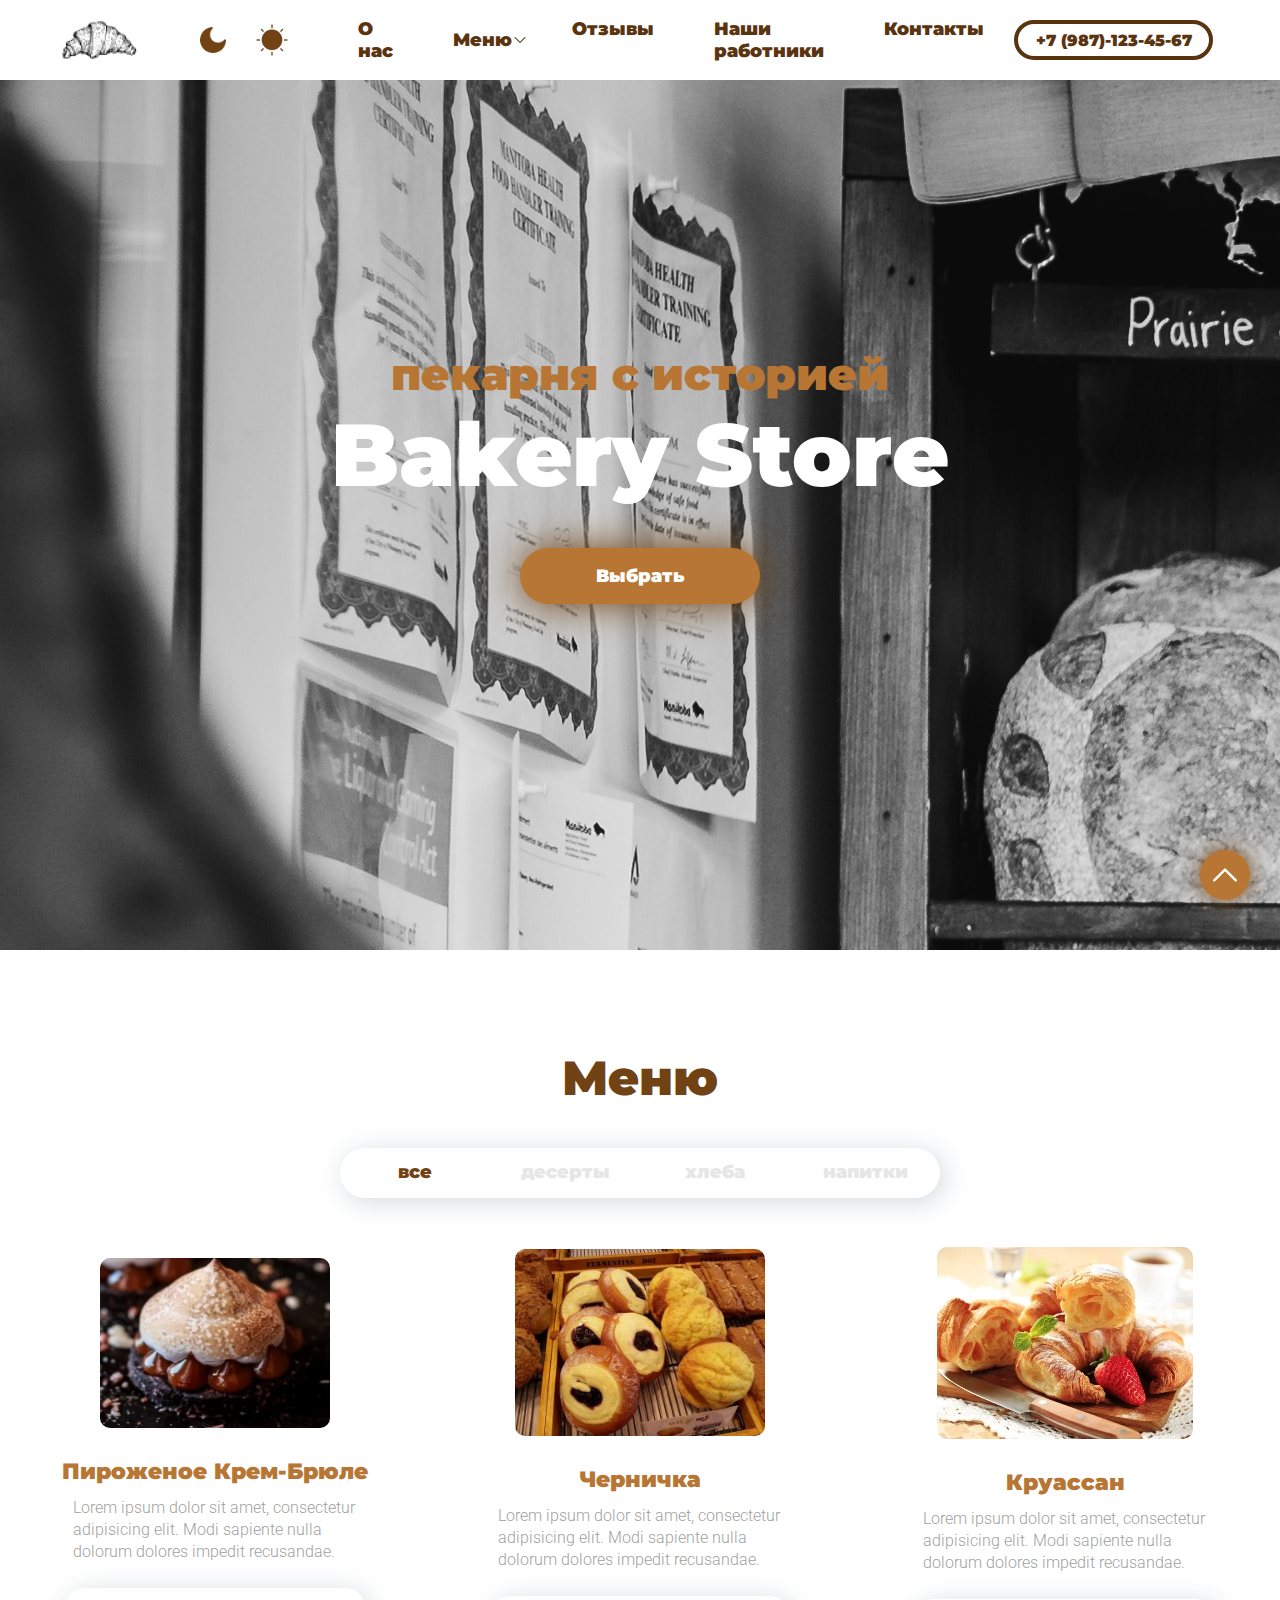
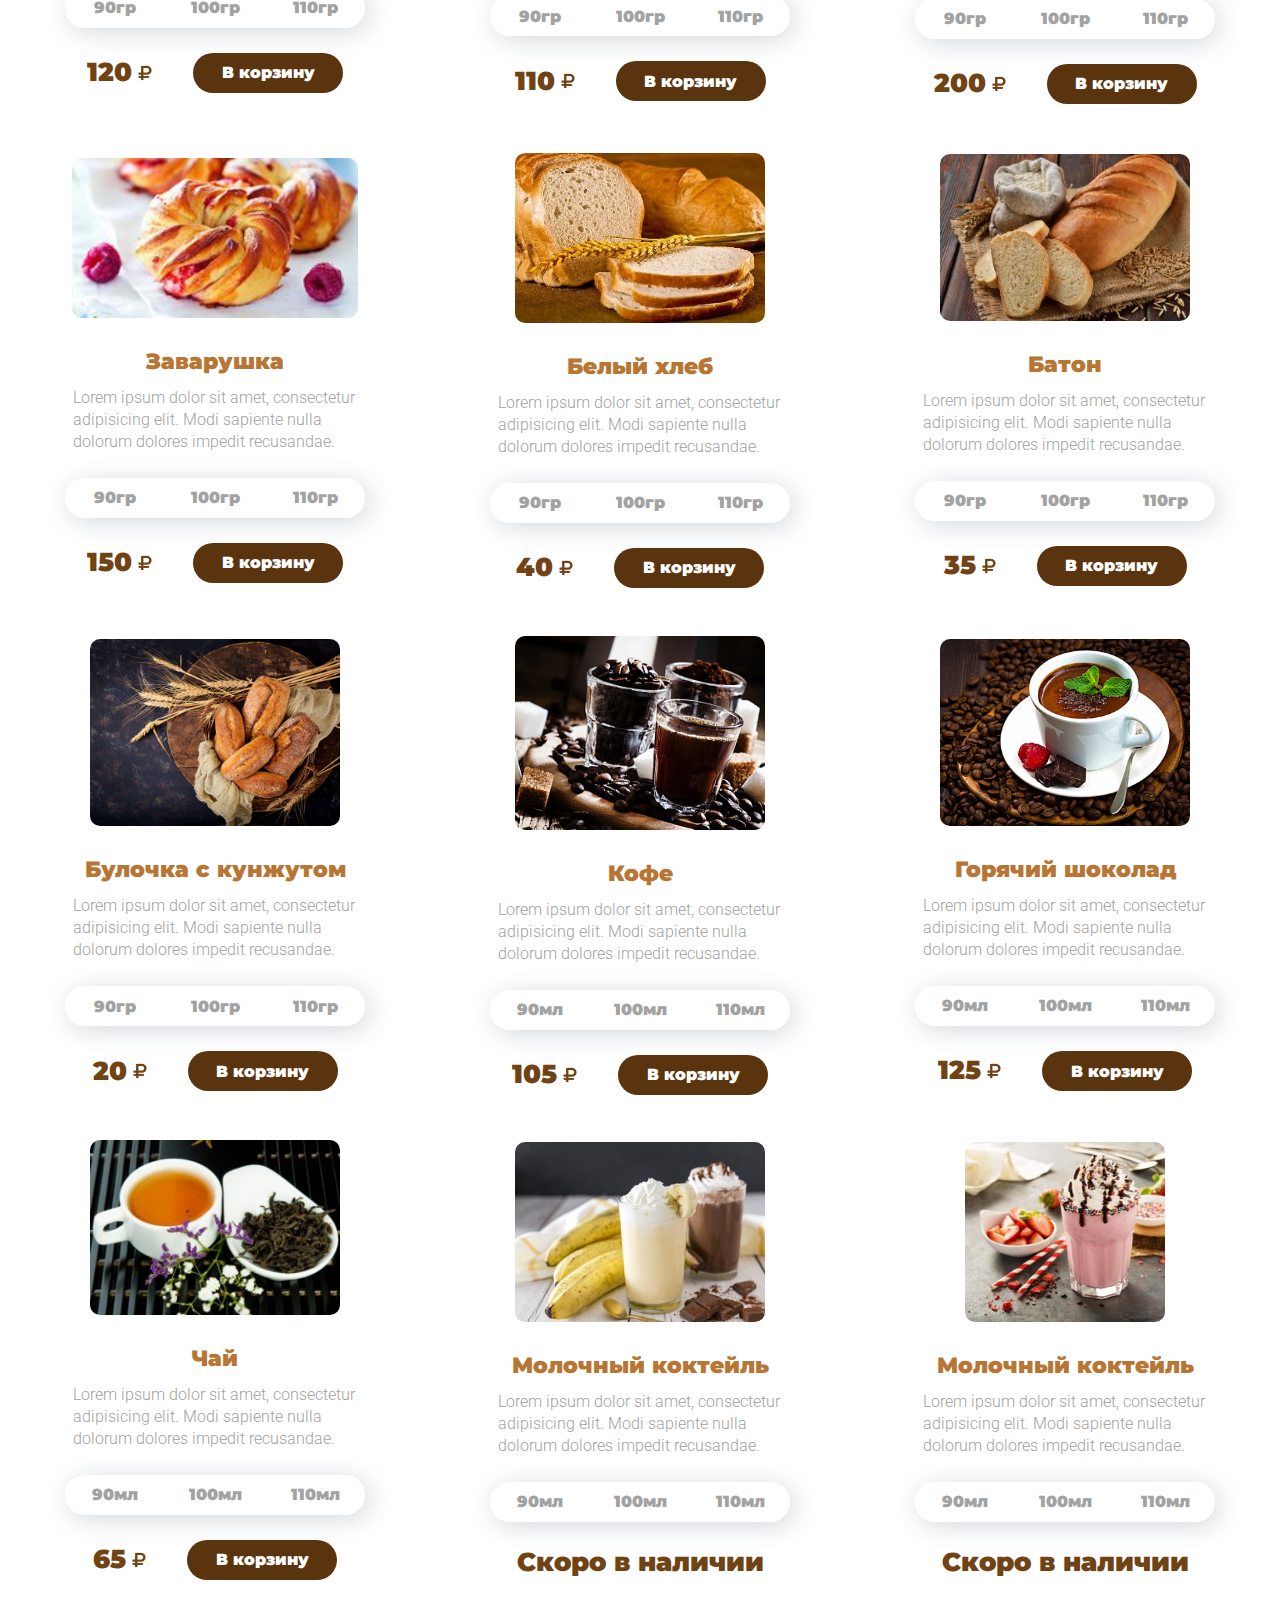
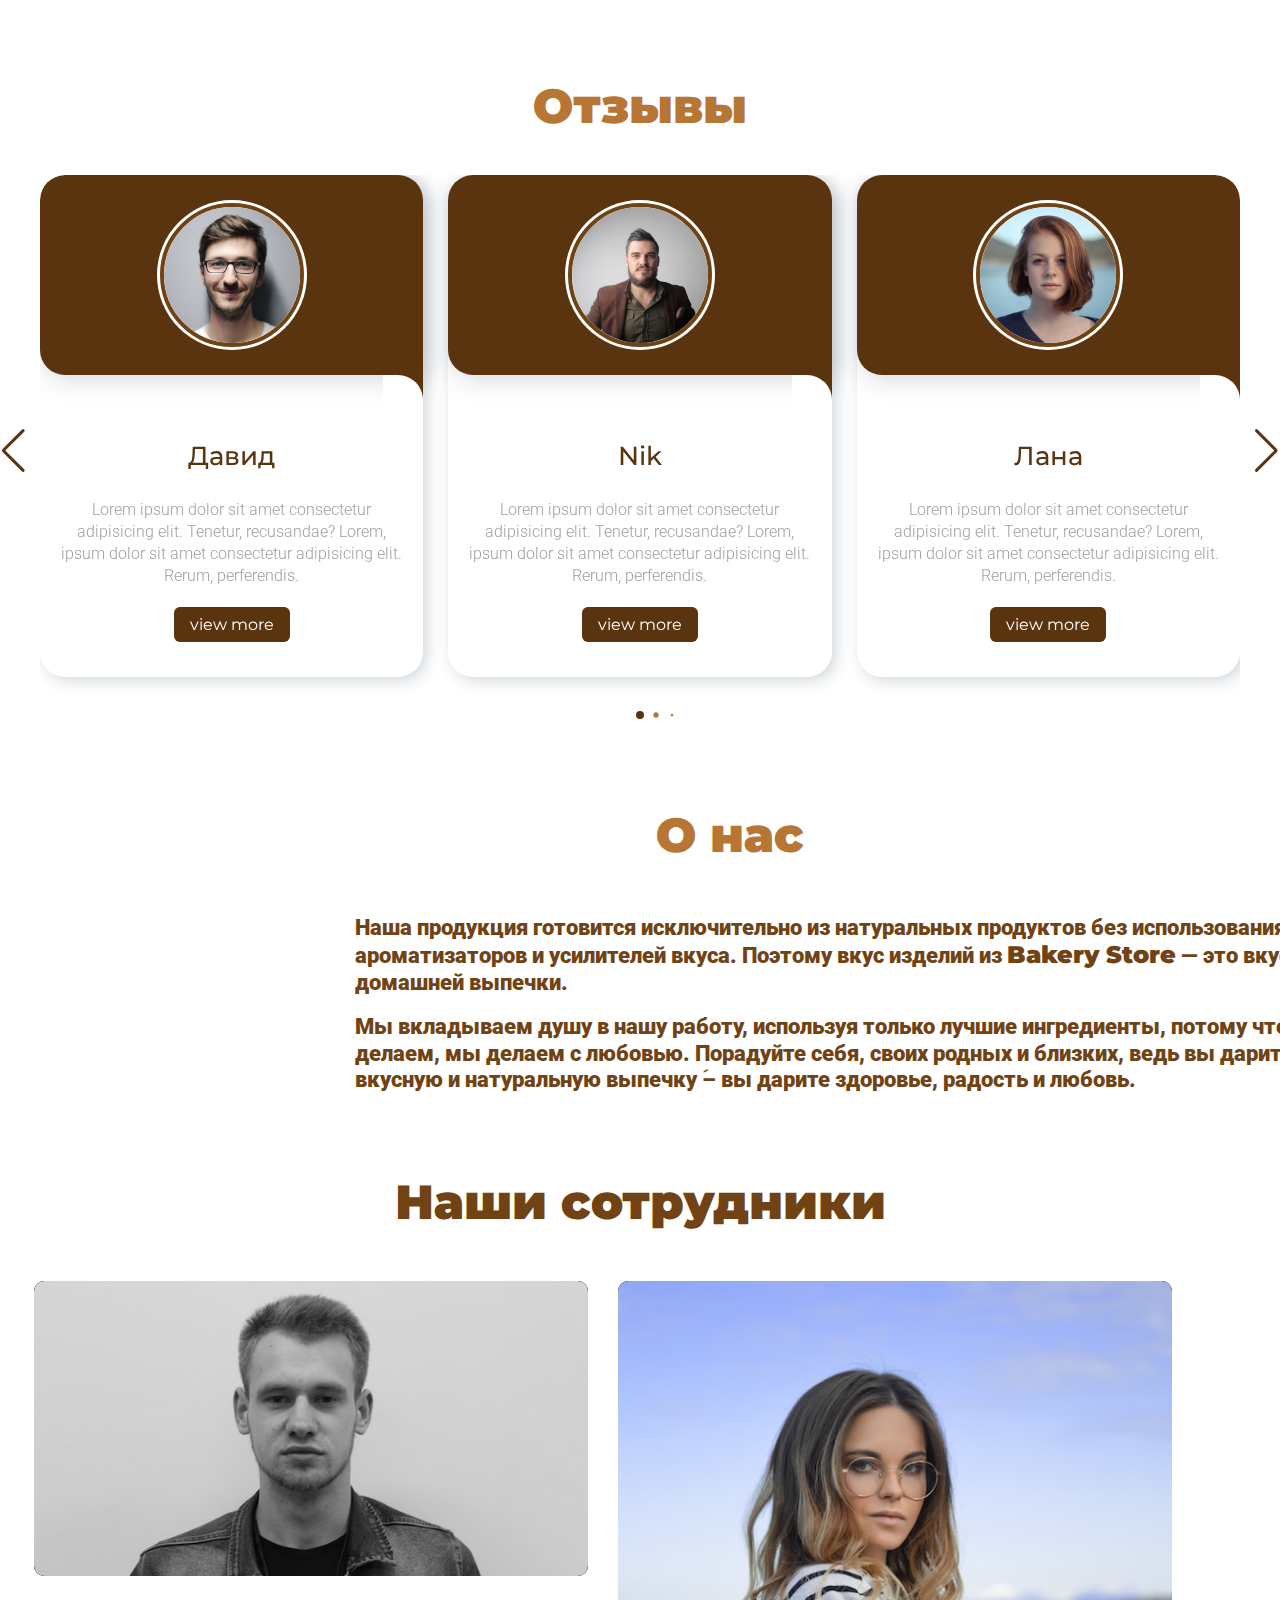
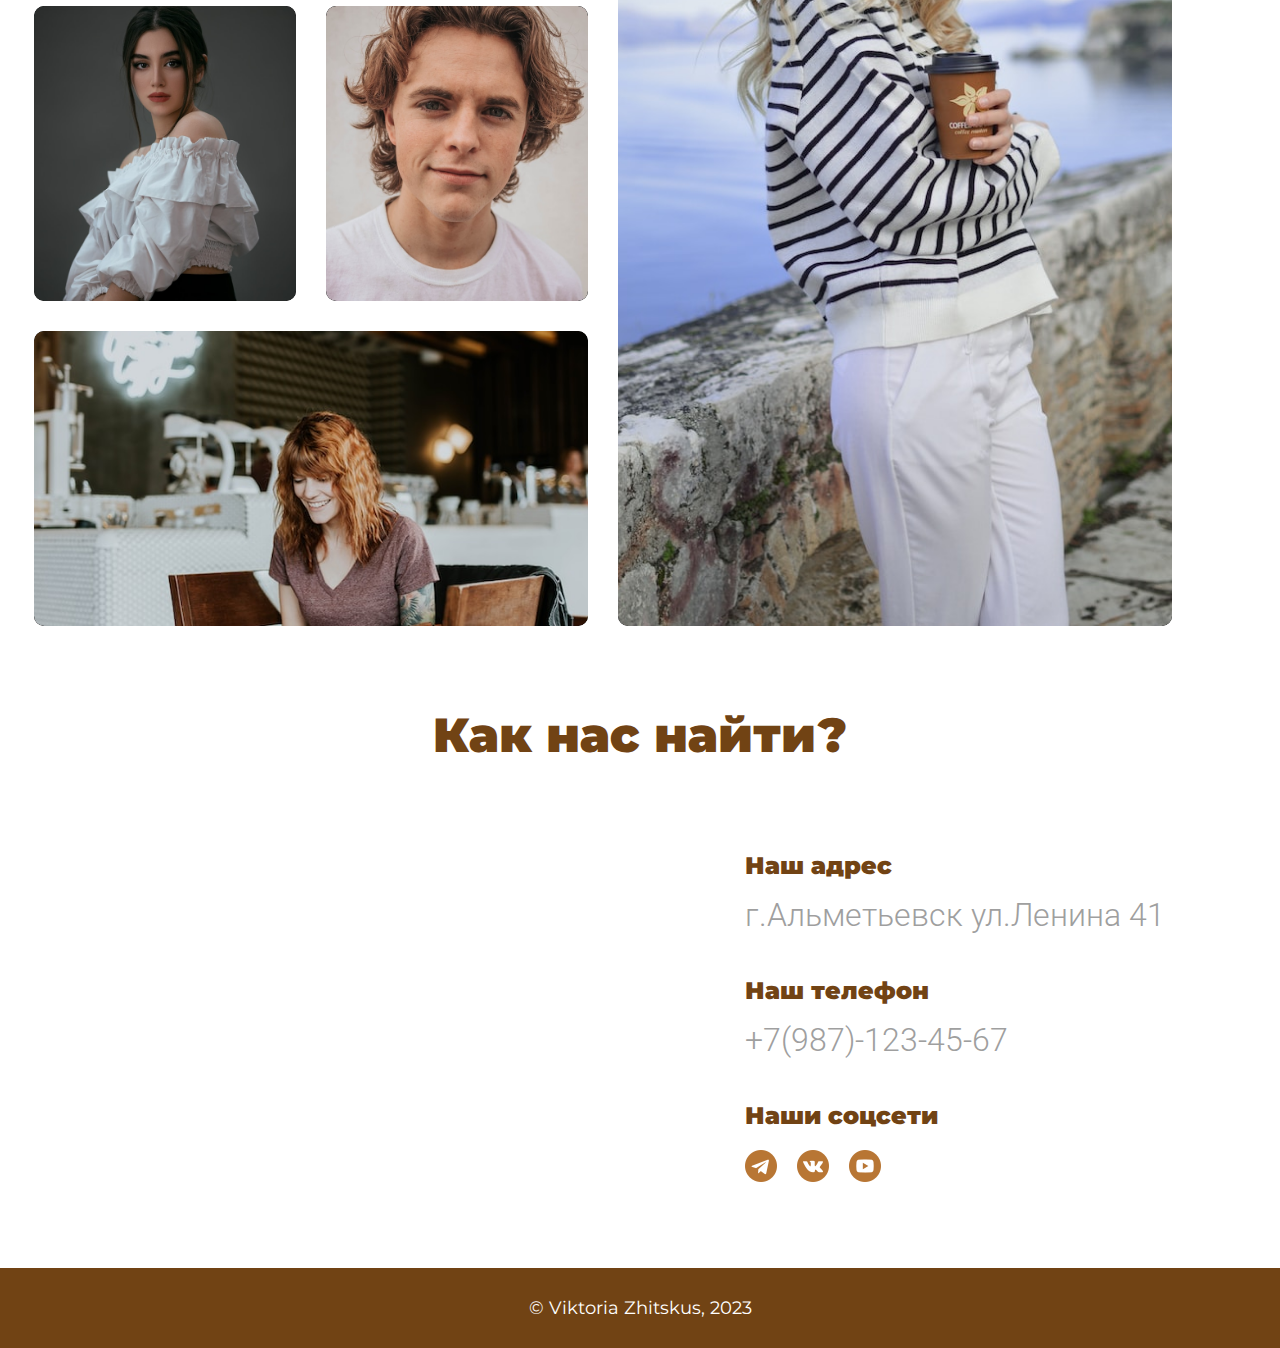
==== index.html @ 1507f157 "first commit" ====
<!DOCTYPE html>
<html lang="ru">
  <head>
    <meta charset="UTF-8" />
    <meta http-equiv="X-UA-Compatible" content="IE=edge" />
    <meta name="viewport" content="width=device-width, initial-scale=1.0" />
    <link rel="stylesheet" href="./css/style.css" />
    <link rel="stylesheet" href="./css/swiper-bundle.min.css" />
    <title>Bakery Store</title>
    <link
      rel="shortcut icon"
      href="./img/free-icon-shopping-basket-1077979.png"
      type="image/png"
    />
  </head>
  <body>
    <!-- start header  -->
    <div class="vverh">
      <a href="#"><img src="./img/upload.png" alt="up" /></a>
    </div>
      <header>
        <img src="./img/logo.png" alt="logo" class="logo" />
        <!-- переключатель темы -->
        <div class="toggle">
          <button class="btn-noch">
          <a><img src="./img/crescent-moon-phase.png" alt="moon" /></a>
        </button>
        <button class="btn-svet">
          <a><img src="./img/sun-rays.png" alt="sun" /></a>
        </button>
        </div>
        <!-- конец переключателя -->
        <nav>
          <div class="nav1">
            <ul>
              <li><a href="#o_nas">О нас</a></li>
              <li class="catalog">
                <a href="#menu">Меню</a>
                <img
                  class="arrow"
                  src="./img/down-arrow.png"
                  alt="down_menu"
                  class="arrow"
                />
                <ul class="sub-menu">
                  <li><a href="#menu">Все</a></li>
                  <li><a href="#menu">Десерты</a></li>
                  <li><a href="#menu">Хлеба</a></li>
                  <li><a href="#menu">Напитки</a></li>
                </ul>
              </li>
              <li><a href="#reviews">Отзывы</a></li>
              <li><a href="#workers">Наши работники</a></li>
              <li><a href="#link">Контакты</a></li>
            </ul>
          </div>
          <div class="nomer">
            <a href="tel:+7 (987)-123-45-67">+7 (987)-123-45-67</a>
          </div>
          <div class="basket">
            <a href="#">
              <img src="./img/free-icon-shopping-basket-1077979.png" alt="basket" />
            </a>
          </div>

          <div class="login">
            <a href="./login.html">
              <img src="./img/login.png" alt="login" />
            </a>
          </div>
        </nav>
        <div class="toggle_btn">
          <img src="./img/menu.png" alt="toggle" />
        </div>
      </header>

      <!-- start dropdown menu  -->
      <div class="dropdown_menu">
        <div class="header">
          <a href="#">
            <img src="./img/logo.png" alt="logo" class="logo_menu" />
          </a>
          <div class="socseti">
            <img src="./img/telegram.png" alt="telegram" />
            <img src="./img/vk.png" alt="vkontakte" />
            <img src="./img/play.png" alt="youtube" />
          </div>
          <img src="./img/close.png" alt="close" class="close" />
        </div>

        <div class="do">
          <a href="#"
            ><img
              src="./img/free-icon-shopping-basket-1077979.png"
              alt="basket"
          /></a>
          <a href="./login.html"><img src="./img/login.png" alt="login" /></a>
        </div>

        <div class="navigation_menu">
          <ul>
            <li><a href="#o_nas">О нас</a></li>
            <li><a href="#menu">Меню</a></li>
            <li><a href="#reviews">Отзывы</a></li>
            <li><a href="#workers">Наши работники</a></li>
            <li><a href="#link">Контакты</a></li>
          </ul>
        </div>

        <div class="phone">
          <img src="./img/phone-call.png" alt="phone" />
          <a href="tel:+7 (987)-123-45-67">+7 (987)-123-45-67</a>
        </div>
      </div>
      <!-- end dropdown menu  -->

      <!-- end header  -->
      <!-- start bg -->
      <section class="bg">
        <p class="povar">пекарня с историей</p>
        <p class="best">Bakery Store</p>
        <button class="choose"><a href="#menu">Выбрать</a></button>
      </section>
    <!-- end bg -->

    <!-- start menu  -->
    <section class="menu" id="menu">
      <p>Меню</p>
      <div class="nav_pizza">
        <ul>
          <li class="all">
            <a href="#menu" data-color=".all" class="a" id="color_link">все</a>
          </li>
          <li class="desert">
            <a href="#menu" data-color=".desert" class="a">десерты</a>
          </li>
          <li class="bread">
            <a href="#menu" data-color=".bread" class="a">хлеба</a>
          </li>
          <li class="napitki">
            <a href="#menu" data-color=".napitki" class="a">напитки</a>
          </li>
        </ul>
      </div>
      <div class="cards">
        <div class="card all desert">
          <img
            src="./img/des1.jpg"
            alt="card"
            style="width: 230px; height: 170px"
          />
          <div class="title">Пироженое Крем-Брюле</div>
          <div class="subtitle">
            Lorem ipsum dolor sit amet, consectetur adipisicing elit. Modi
            sapiente nulla dolorum dolores impedit recusandae.
          </div>
          <div class="cm">
            <ul>
              <li class="cm90"><a href="#">90гр</a></li>
              <li class="cm100"><a href="#">100гр</a></li>
              <li class="cm110"><a href="#">110гр</a></li>
            </ul>
          </div>
          <div class="top">
            <div class="price">
              <p>120</p>
              <img src="./img/ruble-currency-sign.png" alt="rubl" />
            </div>
            <button class="busket"><a href="#">В корзину</a></button>
          </div>
        </div>

        <div class="card all desert">
          <img src="./img/desert3.jpg" alt="card" style="width: 250px" />
          <div class="title">Черничка</div>
          <div class="subtitle">
            Lorem ipsum dolor sit amet, consectetur adipisicing elit. Modi
            sapiente nulla dolorum dolores impedit recusandae.
          </div>
          <div class="cm">
            <ul>
              <li class="cm90"><a href="#">90гр</a></li>
              <li class="cm100"><a href="#">100гр</a></li>
              <li class="cm110"><a href="#">110гр</a></li>
            </ul>
          </div>
          <div class="top">
            <div class="price">
              <p>110</p>
              <img src="./img/ruble-currency-sign.png" alt="rubl" />
            </div>
            <button class="busket"><a href="#">В корзину</a></button>
          </div>
        </div>

        <div class="card all desert">
          <img src="./img/desert 4.jpg" alt="card" />
          <div class="title">Круассан</div>
          <div class="subtitle">
            Lorem ipsum dolor sit amet, consectetur adipisicing elit. Modi
            sapiente nulla dolorum dolores impedit recusandae.
          </div>
          <div class="cm">
            <ul>
              <li class="cm90"><a href="#">90гр</a></li>
              <li class="cm100"><a href="#">100гр</a></li>
              <li class="cm110"><a href="#">110гр</a></li>
            </ul>
          </div>
          <div class="top">
            <div class="price">
              <p>200</p>
              <img src="./img/ruble-currency-sign.png" alt="rubl" />
            </div>
            <button class="busket"><a href="#">В корзину</a></button>
          </div>
        </div>

        <div class="card all desert">
          <img src="./img/desert 5.jpg" alt="card" style="height: 160px" />
          <div class="title">Заварушка</div>
          <div class="subtitle">
            Lorem ipsum dolor sit amet, consectetur adipisicing elit. Modi
            sapiente nulla dolorum dolores impedit recusandae.
          </div>
          <div class="cm">
            <ul>
              <li class="cm90"><a href="#">90гр</a></li>
              <li class="cm100"><a href="#">100гр</a></li>
              <li class="cm110"><a href="#">110гр</a></li>
            </ul>
          </div>
          <div class="top">
            <div class="price">
              <p>150</p>
              <img src="./img/ruble-currency-sign.png" alt="rubl" />
            </div>
            <button class="busket"><a href="#">В корзину</a></button>
          </div>
        </div>

        <div class="card all bread">
          <img src="./img/br1.jpg" alt="card" style="width: 250px; height: 170px" />
          <div class="title">Белый хлеб</div>
          <div class="subtitle">
            Lorem ipsum dolor sit amet, consectetur adipisicing elit. Modi
            sapiente nulla dolorum dolores impedit recusandae.
          </div>
          <div class="cm">
            <ul>
              <li class="cm90"><a href="#">90гр</a></li>
              <li class="cm100"><a href="#">100гр</a></li>
              <li class="cm110"><a href="#">110гр</a></li>
            </ul>
          </div>
          <div class="top">
            <div class="price">
              <p>40</p>
              <img src="./img/ruble-currency-sign.png" alt="rubl" />
            </div>
            <button class="busket"><a href="#">В корзину</a></button>
          </div>
        </div>

        <div class="card all bread">
          <img src="./img/br2.jpg" alt="card" width="250px" />
          <div class="title">Батон</div>
          <div class="subtitle">
            Lorem ipsum dolor sit amet, consectetur adipisicing elit. Modi
            sapiente nulla dolorum dolores impedit recusandae.
          </div>
          <div class="cm">
            <ul>
              <li class="cm90"><a href="#">90гр</a></li>
              <li class="cm100"><a href="#">100гр</a></li>
              <li class="cm110"><a href="#">110гр</a></li>
            </ul>
          </div>
          <div class="top">
            <div class="price">
              <p>35</p>
              <img src="./img/ruble-currency-sign.png" alt="rubl" />
            </div>
            <button class="busket"><a href="#">В корзину</a></button>
          </div>
        </div>

        <div class="card all bread">
          <img src="./img/br3.jpg" alt="card" style="width: 250px" />
          <div class="title">Булочка с кунжутом</div>
          <div class="subtitle">
            Lorem ipsum dolor sit amet, consectetur adipisicing elit. Modi
            sapiente nulla dolorum dolores impedit recusandae.
          </div>
          <div class="cm">
            <ul>
              <li class="cm90"><a href="#">90гр</a></li>
              <li class="cm100"><a href="#">100гр</a></li>
              <li class="cm110"><a href="#">110гр</a></li>
            </ul>
          </div>
          <div class="top">
            <div class="price">
              <p>20</p>
              <img src="./img/ruble-currency-sign.png" alt="rubl" />
            </div>
            <button class="busket"><a href="#">В корзину</a></button>
          </div>
        </div>

        <div class="card all napitki">
          <img src="./img/coffe2.jpg" alt="card" style="width: 250px" />
          <div class="title">Кофе</div>
          <div class="subtitle">
            Lorem ipsum dolor sit amet, consectetur adipisicing elit. Modi
            sapiente nulla dolorum dolores impedit recusandae.
          </div>
          <div class="cm">
            <ul>
              <li class="cm90"><a href="#">90мл</a></li>
              <li class="cm100"><a href="#">100мл</a></li>
              <li class="cm110"><a href="#">110мл</a></li>
            </ul>
          </div>
          <div class="top">
            <div class="price">
              <p>105</p>
              <img src="./img/ruble-currency-sign.png" alt="rubl" />
            </div>
            <button class="busket"><a href="#">В корзину</a></button>
          </div>
        </div>

        <div class="card all napitki">
          <img src="./img/coffee1.jpg" alt="card" style="width: 250px" />
          <div class="title">Горячий шоколад</div>
          <div class="subtitle">
            Lorem ipsum dolor sit amet, consectetur adipisicing elit. Modi
            sapiente nulla dolorum dolores impedit recusandae.
          </div>
          <div class="cm">
            <ul>
              <li class="cm90"><a href="#">90мл</a></li>
              <li class="cm100"><a href="#">100мл</a></li>
              <li class="cm110"><a href="#">110мл</a></li>
            </ul>
          </div>
          <div class="top">
            <div class="price">
              <p>125</p>
              <img src="./img/ruble-currency-sign.png" alt="rubl" />
            </div>
            <button class="busket"><a href="#">В корзину</a></button>
          </div>
        </div>

        <div class="card all napitki">
          <img src="./img/tea.jpeg" alt="card" style="width: 250px" />
          <div class="title">Чай</div>
          <div class="subtitle">
            Lorem ipsum dolor sit amet, consectetur adipisicing elit. Modi
            sapiente nulla dolorum dolores impedit recusandae.
          </div>
          <div class="cm">
            <ul>
              <li class="cm90"><a href="#">90мл</a></li>
              <li class="cm100"><a href="#">100мл</a></li>
              <li class="cm110"><a href="#">110мл</a></li>
            </ul>
          </div>
          <div class="top">
            <div class="price">
              <p>65</p>
              <img src="./img/ruble-currency-sign.png" alt="rubl" />
            </div>
            <button class="busket"><a href="#">В корзину</a></button>
          </div>
        </div>

        <div class="card all napitki">
          <img
            src="./img/milk1.jpg"
            alt="card"
            style="height: 180px; width: 250px"
          />
          <div class="title">Молочный коктейль</div>
          <div class="subtitle">
            Lorem ipsum dolor sit amet, consectetur adipisicing elit. Modi
            sapiente nulla dolorum dolores impedit recusandae.
          </div>
          <div class="cm">
            <ul>
              <li class="cm90"><a href="#">90мл</a></li>
              <li class="cm100"><a href="#">100мл</a></li>
              <li class="cm110"><a href="#">110мл</a></li>
            </ul>
          </div>
          <div class="top">
            <p>Скоро в наличии</p>
          </div>
        </div>

        <div class="card all napitki">
          <img
            src="./img/milk2.jpg"
            alt="card"
            style="width: 200px; height: 180px"
          />
          <div class="title">Молочный коктейль</div>
          <div class="subtitle">
            Lorem ipsum dolor sit amet, consectetur adipisicing elit. Modi
            sapiente nulla dolorum dolores impedit recusandae.
          </div>
          <div class="cm">
            <ul>
              <li class="cm90"><a href="#">90мл</a></li>
              <li class="cm100"><a href="#">100мл</a></li>
              <li class="cm110"><a href="#">110мл</a></li>
            </ul>
          </div>
          <div class="top">
            <p>Скоро в наличии</p>
          </div>
        </div>
      </div>
    </section>
    <!-- end menu  -->

    <!-- start slaider -->
    <section class="reviews" id="reviews">
      <p class="review_name">Отзывы</p>
      <div class="slide-container swiper">
        <div class="slide-content">
          <div class="card-wrapper swiper-wrapper">
            <div class="card_reviews swiper-slide">
              <div class="image-content">
                <span class="overlay"></span>
                <div class="card-image">
                  <img src="./img/img1.jpg" alt="card" class="card-img" />
                </div>
              </div>
              <div class="card-content">
                <h2 class="name">Давид</h2>
                <p class="description">
                  Lorem ipsum dolor sit amet consectetur adipisicing elit.
                  Tenetur, recusandae? Lorem, ipsum dolor sit amet consectetur
                  adipisicing elit. Rerum, perferendis.
                </p>
                <button class="button">view more</button>
              </div>
            </div>

            <div class="card_reviews swiper-slide">
              <div class="image-content">
                <span class="overlay"></span>
                <div class="card-image">
                  <img src="./img/img2.jpg" alt="card" class="card-img" />
                </div>
              </div>
              <div class="card-content">
                <h2 class="name">Nik</h2>
                <p class="description">
                  Lorem ipsum dolor sit amet consectetur adipisicing elit.
                  Tenetur, recusandae? Lorem, ipsum dolor sit amet consectetur
                  adipisicing elit. Rerum, perferendis.
                </p>
                <button class="button">view more</button>
              </div>
            </div>

            <div class="card_reviews swiper-slide">
              <div class="image-content">
                <span class="overlay"></span>
                <div class="card-image">
                  <img src="./img/img3.jpg" alt="card" class="card-img" />
                </div>
              </div>
              <div class="card-content">
                <h2 class="name">Лана</h2>
                <p class="description">
                  Lorem ipsum dolor sit amet consectetur adipisicing elit.
                  Tenetur, recusandae? Lorem, ipsum dolor sit amet consectetur
                  adipisicing elit. Rerum, perferendis.
                </p>
                <button class="button">view more</button>
              </div>
            </div>

            <div class="card_reviews swiper-slide">
              <div class="image-content">
                <span class="overlay"></span>
                <div class="card-image">
                  <img src="./img/img4.jpg" alt="card" class="card-img" />
                </div>
              </div>
              <div class="card-content">
                <h2 class="name">Mike Bery</h2>
                <p class="description">
                  Lorem ipsum dolor sit amet consectetur adipisicing elit.
                  Tenetur, recusandae? Lorem, ipsum dolor sit amet consectetur
                  adipisicing elit. Rerum, perferendis.
                </p>
                <button class="button">view more</button>
              </div>
            </div>

            <div class="card_reviews swiper-slide">
              <div class="image-content">
                <span class="overlay"></span>
                <div class="card-image">
                  <img src="./img/img5.jpg" alt="card" class="card-img" />
                </div>
              </div>
              <div class="card-content">
                <h2 class="name">Мария</h2>
                <p class="description">
                  Lorem ipsum dolor sit amet consectetur adipisicing elit.
                  Tenetur, recusandae? Lorem, ipsum dolor sit amet consectetur
                  adipisicing elit. Rerum, perferendis.
                </p>
                <button class="button">view more</button>
              </div>
            </div>

            <div class="card_reviews swiper-slide">
              <div class="image-content">
                <span class="overlay"></span>
                <div class="card-image">
                  <img src="./img/img6.jpg" alt="card" class="card-img" />
                </div>
              </div>
              <div class="card-content">
                <h2 class="name">Tony Fasco</h2>
                <p class="description">
                  Lorem ipsum dolor sit amet consectetur adipisicing elit.
                  Tenetur, recusandae? Lorem, ipsum dolor sit amet consectetur
                  adipisicing elit. Rerum, perferendis.
                </p>
                <button class="button">view more</button>
              </div>
            </div>
          </div>
        </div>
        <div class="swiper-button-next swiper-navBtn"></div>
        <div class="swiper-button-prev swiper-navBtn"></div>
        <div class="swiper-pagination"></div>
      </div>
    </section>
    <!-- end slaider  -->

    <!-- start o_nas -->
    <section class="o_nas" id="o_nas">
      <p>О нас</p>
      <div class="onas">
        <video autoplay loop muted plays-inline class="background-clip">
          <source src="./img/video_o_nas.mp4" type="video/mp4" />
        </video>
        <div class="text">
          <p>
            Наша продукция готовится исключительно из натуральных продуктов без
            использования красителей, ароматизаторов и усилителей вкуса. Поэтому
            вкус изделий из <span class="bold">Bakery Store</span> — это вкус
            настоящей домашней выпечки.
          </p>
          <br />
          <p>
            Мы вкладываем душу в нашу работу, используя только лучшие
            ингредиенты, потому что все, что мы делаем, мы делаем с любовью.
            Порадуйте себя, своих родных и близких, ведь вы дарите не только
            вкусную и натуральную выпечку ؘ– вы дарите здоровье, радость и
            любовь.
          </p>
        </div>
      </div>
    </section>
    <!-- end o_nas -->

    <!-- start workers  -->
    <section class="workers" id="workers">
      <p>Наши сотрудники</p>
      <div class="container1">
        <div class="grid-wrapper">
          <!-- <div class="card_img"></div> -->
          <div class="wide">
            <img src="./img/wide.jpg" alt="worker" class="worker" />
            <div class="desc">
              <div class="block">Пекарь</div>
            </div>
          </div>
          <div class="big">
            <img src="./img/director.jpg" alt="worker" class="worker" />
            <div class="desc">
              <div class="block block2">Директор</div>
            </div>
          </div>
          <div class="admin">
            <img src="./img/admin.jpg" alt="worker" class="worker" />
            <div class="desc">
              <div class="block block3">Администратор</div>
            </div>
          </div>
          <div class="barmen">
            <img src="./img/barmen.jpg" alt="worker" class="worker" />
            <div class="desc">
              <div class="block block4">Бармен</div>
            </div>
          </div>
          <div class="wide1">
            <img src="./img/waiter.jpg" alt="worker" class="worker" />
            <div class="desc">
              <div class="block block5">Официант</div>
            </div>
          </div>
        </div>
      </div>
    </section>

    <!-- end workers -->

    <!-- start map -->
    <section class="map" id="link">
      <p>Как нас найти?</p>
      <div class="map_content">
        <div id="map">
          <div class="container_map">
            <iframe
              src="https://www.google.com/maps/embed?pb=!1m18!1m12!1m3!1d1455.623641704995!2d52.29359897090154!3d54.900317001468935!2m3!1f0!2f0!3f0!3m2!1i1024!2i768!4f13.1!3m3!1m2!1s0x41605db9307cfd3b%3A0x21b04f0fcc5e483b!2z0YPQuy4g0JvQtdC90LjQvdCwLCA0MSwg0JDQu9GM0LzQtdGC0YzQtdCy0YHQuiwg0KDQtdGB0L8uINCi0LDRgtCw0YDRgdGC0LDQvSwgNDIzNDUw!5e0!3m2!1sru!2sru!4v1682334421860!5m2!1sru!2sru"
              style="border: 0"
              allowfullscreen=""
              loading="lazy"
              referrerpolicy="no-referrer-when-downgrade"
            ></iframe>
          </div>
        </div>

        <div class="connect">
          <div class="adres">
            <span>Наш адрес</span>
            <p>г.Альметьевск ул.Ленина 41</p>
          </div>
          <div class="number">
            <span>Наш телефон</span>
            <p>+7(987)-123-45-67</p>
          </div>

          <div class="socseti">
            <span>Наши соцсети</span>
            <div class="socseti_img">
              <a href="#"><img src="./img/telegram.png" alt="telegram" /></a>
              <a href="#"><img src="./img/vk.png" alt="vkontakte" /></a>
              <a href="#"><img src="./img/play.png" alt="youtube" /></a>
            </div>
          </div>
        </div>
      </div>
    </section>
    <!-- end map  -->

    <!-- start footer  -->
    <footer>
      <p>&#169; Viktoria Zhitskus, 2023</p>
    </footer>
    <!-- end footer  -->
  </body>
  <script src="./js/swiper-bundle.min.js"></script>
  <script src="./js/main.js"></script>
</html>
---- css/style.css ----
@import url("https://fonts.googleapis.com/css2?family=Montserrat:wght@900&family=Roboto:wght@300&display=swap");

* {
  margin: 0;
  padding: 0;
  box-sizing: border-box;
}

body.light-theme {
  background: #fff;
}

/* Стили Тёмной темы */
body.dark-theme {
  color: #eee;
  background: #202020;
}

body.dark-theme .text p {
  color: #b87634;
}

body.dark-theme .all.all:hover {
  background-color: #343333;
}

.btn-svet {
  display: flex;
  background-color: #fff;
  border-radius: 10px;
  border: none;
  width: 32px;
  height: 32px;
}

.btn-noch {
  display: flex;
  background-color: #fff;
  border-radius: 10px;
  border: none;
  width: 26px;
  height: 26px;
}

.toggle {
  display: flex;
  align-items: center;
  gap: 30px;
}

.vverh {
  background: #b87634;
  width: 50px;
  height: 50px;
  border-radius: 50%;
  display: flex;
  align-items: center;
  justify-content: center;
  position: fixed;
  top: 850px;
  right: 30px;
  box-shadow: 0px 0px 20px 0px #714314;
}

.vverh a {
  display: flex;
  justify-content: center;
  align-items: center;
  width: 100%;
  border-radius: 50%;
  height: 100%;
}

.vverh a:hover {
  box-shadow: 0px 0px 20px 2px #ffffff;
}

/* start header */
header {
  width: 100vw;
  margin: 0 auto;
  height: 80px;
  display: flex;
  align-items: center;
  background-color: #ffffff;
  position: fixed;
  z-index: 100;
}
.logo{
  margin-left: 50px;
}

nav {
  display: flex;
  gap: 30px;
  margin-left: 70px;
  align-items: center;
}

.nav1 {
  display: flex;
  align-items: center;
}

.nav1 ul {
  list-style: none;
  display: flex;
  gap: 60px;
}

.nav1 a {
  text-decoration: none;
  color: #5a340f;
  font-family: "Montserrat";
  font-weight: 900;
  font-size: 18px;
}

.nav1 a:hover {
  color: #b87634;
  transition: all 0.2s ease-in;
}

.nomer {
  text-decoration: none;
  color: #5a340f;
  font-family: "Montserrat";
  font-weight: 900;
  font-size: 16px;
}

.nomer a {
  text-decoration: none;
  color: #5a340f;
  width: 199px;
  height: 40px;
  display: flex;
  align-items: center;
  justify-content: center;
  border: 4px solid #5a340f;
  border-radius: 35px;
}

.basket a {
  display: flex;
  align-items: center;
  gap: 10px;
  margin-left: 30px;
}

.basket a {
  text-decoration: none;
  color: #5a340f;
  font-family: "Montserrat";
  font-weight: 900;
  font-size: 18px;
}

.basket a:hover {
  color: #b87634;
}

.catalog {
  display: flex;
  align-items: center;
}

.nav1 .sub-menu {
  width: 243px;
  height: 250px;
  background: #ffffff;
  display: none;
  position: absolute;
  top: 23px;
  right: 5px;
  border-radius: 10px;
}

.nav1 ul li.catalog .sub-menu {
  display: flex;
  flex-direction: column;
  text-align: center;
  justify-content: center;
  align-items: center;
  gap: 30px;
  display: none;
}

li.catalog .sub-menu li a {
  color: #5a340f;
}

li.catalog .sub-menu li a:hover {
  color: #b87634;
}

.nav1 ul li.catalog .arrow {
  transition: all 0.3s ease;
}

.nav1 ul li.catalog:hover .arrow {
  transform: rotate(180deg);
}

.nav1 ul li.catalog {
  position: relative;
}

.nav1 ul li.catalog:hover .sub-menu {
  display: flex;
  flex-direction: column;
  text-align: center;
  justify-content: center;
  align-items: center;
  gap: 30px;
}

.toggle_btn {
  width: 32px;
  height: 32px;
  cursor: pointer;
  display: none;
}
.toggle{
  margin-left: 50px;
}

/* end header */

/* start dropdown  */
.toggle_btn img {
  margin-left: 140px;
}

.dropdown_menu {
  display: flex;
  border-radius: 20px;
  flex-direction: column;
  position: fixed;
  width: 100vw;
  height: 600px;
  left: -110%;
  top: 0;
  background-color: #fff;
  padding-top: 50px;
  transition: all 1s ease-in-out;
  z-index: 100;
}

.dropdown_menu .header {
  display: flex;
  justify-content: center;
  align-items: center;
  gap: 70px;
}

.dropdown_menu .socseti {
  display: flex;
  gap: 20px;
}

.dropdown_menu .socseti img {
  width: 32px;
  height: 32px;
}

.do {
  display: flex;
  justify-content: center;
  gap: 50px;
  margin-top: 30px;
  margin-bottom: 30px;
}

.navigation_menu ul {
  list-style: none;
  display: flex;
  flex-direction: column;
  gap: 20px;
  text-align: center;
}

.navigation_menu a {
  text-decoration: none;
  color: #5a340f;
  font-family: "Montserrat";
  font-size: 20px;
}

.navigation_menu a:hover {
  color: #b87634;
}

.phone {
  display: flex;
  justify-content: center;
  margin-top: 20px; 
}
.phone a{
  font-family: "Roboto";
  font-size: 20px;
  color: #5a340f;
}

/* end dropdown_menu  */

/* start bg  */
.bg {
  background-image: url(../img/bg.jpg);
  height: 950px;
  background-repeat: no-repeat;
  max-width: 1898px;
  display: flex;
  flex-direction: column;
  align-items: center;
  justify-content: center;
}

.povar {
  font-family: "Montserrat";
  font-size: 44px;
  font-weight: 900;
  color: #b87634;
  margin-top: 0px;
}

.best {
  font-family: "Montserrat";
  font-size: 88px;
  font-weight: 900;
  color: #ffffff;
  text-align: center;
  margin-top: 0px;
}

.choose {
  width: 240px;
  height: 56px;
  background-color: #b87634;
  box-shadow: 0px 0px 38px 0px #714314;
  border-radius: 28px;
  border: none;
  margin-top: 40px;
  display: flex;
  justify-content: center;
  align-items: center;
}

.choose a {
  text-decoration: none;
  color: white;
  font-family: "Montserrat";
  font-size: 18px;
  font-weight: 900;
  width: 100%;
  height: 100%;
  display: flex;
  justify-content: center;
  align-items: center;
  border-radius:28px;
}

.choose a:hover {
  background-color: #fff;
  color: #b87634;
  box-shadow: 0px 0px 38px 0px #b87634;
  border-radius: 28px;
  border: none;transition: all 0.8s ease;
}

/* end bg  */

/* start menu  */
.menu {
  display: flex;
  justify-content: center;
  margin-top: 100px;
  flex-direction: column;
  text-align: center;
  align-items: center;
  gap: 40px;
  margin-bottom: 80px;
}

.menu p {
  font-family: "Montserrat";
  font-size: 48px;
  line-height: 1.2;
  font-weight: 900;
  color: #714314;
}

.nav_pizza {
  width: 600px;
  background: #ffffff;
  display: flex;
  justify-content: center;
  align-items: center;
  border-radius: 25px 25px 25px 25px;
  box-shadow: 4px 4px 27px 0px rgba(34, 60, 80, 0.2);
}

.nav_pizza ul {
  display: flex;
  justify-content: center;
  list-style: none;
  align-items: center;
}

.nav_pizza a {
  text-decoration: none;
  font-family: "Montserrat";
  font-size: 18px;
  line-height: 1.2;
  font-weight: 900;
  color: #e6e6e6;
  display: flex;
  justify-content: center;
  align-items: center;
  width: 100%;
  height: 100%;
}

.all {
  width: 150px;
  height: 50px;
  display: flex;
  justify-content: center;
  align-items: center;
  border-radius: 25px 0px 0px 25px;
}

.all:hover {
  background: #ffffff;
  color: #ffffff;
  border-radius: 20px;
  box-shadow: 4px 4px 27px 0px rgba(34, 60, 80, 0.2);
  transition: all 0.2s ease;
}

.desert {
  width: 150px;
  height: 50px;
  display: flex;
  justify-content: center;
  align-items: center;
}

.desert:hover {
  background: #ffffff;
  color: #ffffff;
  border-radius: 20px;
  box-shadow: 4px 4px 27px 0px rgba(34, 60, 80, 0.2);
}

.bread {
  width: 150px;
  height: 50px;
  display: flex;
  justify-content: center;
  align-items: center;
}

.bread:hover {
  background: #ffffff;
  color: #ffffff;
  border-radius: 20px;
  box-shadow: 4px 4px 27px 0px rgba(34, 60, 80, 0.2);
}

.napitki {
  width: 150px;
  height: 50px;
  display: flex;
  color: #ffffff;
  justify-content: center;
  align-items: center;
  border-radius: 0px 25px 25px 0px;
}

.napitki:hover {
  background: #ffffff;
  border-radius: 20px;
  box-shadow: 4px 4px 27px 0px rgba(34, 60, 80, 0.2);
  transition: all 0.3s ease-in-out;
}

#color_link {
  color: #714314;
}

/* end menu  */

/* start cards  */
.cards {
  display: flex;
  justify-content: center;
  align-items: center;
  width: 1400px;
  flex-wrap: wrap;
  row-gap: 20px;
  column-gap: 20px;
}

.card {
  width: 405px;
  height: 475px;
  display: flex;
  justify-content: center;
  align-items: center;
  flex-direction: column;
}

.title {
  margin-top: 30px;
  text-align: left;
  font-family: "Montserrat";
  font-size: 22px;
  font-weight: 900;
  color: #b87634;
}

.subtitle {
  margin-top: 12px;
  font-family: "Roboto";
  font-size: 16px;
  line-height: 22px;
  font-weight: 300;
  color: #9f9f9f;
  text-align: left;
  width: 285px;
}

.cm ul {
  width: 300px;
  height: 40px;
  background-color: #ffffff;
  list-style: none;
  display: flex;
  margin-top: 25px;
  border-radius: 20px;
  box-shadow: 4px 4px 27px 0px rgba(34, 60, 80, 0.2);
}

.cm a {
  text-decoration: none;
  font-family: "Montserrat";
  font-size: 16px;
  line-height: 1.2;
  font-weight: 900;
  color: #a2a2a2;
  height: 100%;
  width: 100%;
  display: flex;
  justify-content: center;
  align-items: center;
}

.cm90 {
  width: 100px;
  background: #ffffff;
  border-radius: 20px 20px 20px 20px;
  display: flex;
  align-items: center;
  justify-content: center;
}

.cm90:hover {
  border-radius: 20px 20px 20px 20px;
  box-shadow: 4px 4px 27px 0px rgba(34, 60, 80, 0.2);
  color: #a2a2a2;
}

.cm100 {
  width: 100px;
  border-radius: 20px 20px 20px 20px;
  background: #ffffff;
  display: flex;
  align-items: center;
  justify-content: center;
}

.cm100:hover {
  border-radius: 20px 20px 20px 20px;
  box-shadow: 4px 4px 27px 0px rgba(34, 60, 80, 0.2);
}

.cm110 {
  width: 100px;
  background: #ffffff;
  display: flex;
  align-items: center;
  justify-content: center;
  border-radius: 20px 20px 20px 20px;
}

.cm110:hover {
  border-radius: 20px 20px 20px 20px;
  box-shadow: 4px 4px 27px 0px rgba(34, 60, 80, 0.2);
}

.card img {
  border-radius: 10px;
}

.top {
  display: flex;
  justify-content: center;
  align-items: center;
  margin-top: 25px;
  gap: 40px;
}

.top p {
  font-family: "Montserrat";
  font-size: 26px;
  font-weight: 900;
  color: #714314;
}

.price {
  display: flex;
  gap: 5px;
  flex-direction: row;
  align-items: center;
  justify-content: center;
}

.price p {
  font-family: "Montserrat";
  font-size: 26px;
  font-weight: 900;
  color: #714314;
}

.price img {
  height: 16px;
  width: 16px;
}

.busket {
  width: 150px;
  height: 40px;
  background-color: #5a340f;
  border: none;
  border-radius: 20px;
}

.busket a:hover {
  background-color: #b87634;
  color: #ffffff;
  border-radius: 20px;
  transition: all 0.3s ease;
}

.busket a {
  width: 100%;
  height: 100%;
  text-decoration: none;
  color: #ffffff;
  font-family: "Montserrat";
  font-size: 16px;
  font-weight: 900;
  display: flex;
  justify-content: center;
  align-items: center;
  border-radius: 20px;
}

/* start slaider  */
.review_name {
  font-family: "Montserrat";
  font-size: 48px;
  line-height: 1.2;
  font-weight: 900;
  color: #b87634;
  margin-bottom: 40px;
}

.reviews {
  display: flex;
  justify-content: center;
  align-items: center;
  flex-direction: column;
  text-align: center;
}

.slide-container {
  max-width: 1600px;
  width: 100%;
  padding: 40px 0;
}

.slide-content {
  margin: 0 40px;
  overflow: hidden;
  border-radius: 25px;
  margin-bottom: 0px;
}

.card_reviews {
  border-radius: 25px;
  background-color: #fff;
  box-shadow: 4px 4px 15px 0px rgba(34, 60, 80, 0.2);
  margin-bottom: 50px;
}

.image-content,
.card-content {
  padding: 10px 14px;
  display: flex;
  flex-direction: column;
  align-items: center;
  margin-bottom: 25px;
}

.image-content {
  row-gap: 5px;
  position: relative;
  padding: 25px;
}

.overlay {
  position: absolute;
  height: 100%;
  width: 100%;
  background-color: #5a340f;
  top: 0;
  border-radius: 25px 25px 0 25px;
  left: 0;
  box-shadow: 4px 4px 27px 0px rgba(34, 60, 80, 0.2);
}

.overlay::before,
.overlay::after {
  content: "";
  position: absolute;
  height: 40px;
  width: 40px;
  background-color: #5a340f;
  right: 0;
  bottom: -40px;
}

.overlay::after {
  border-radius: 0 25px 0 0;
  background-color: #fff;
}

.card-image {
  position: relative;
  height: 150px;
  width: 150px;
  border-radius: 50%;
  background: #fff;
  padding: 3px;
}

.card-image:hover {
  box-shadow: 2px 2px 27px 0px rgba(34, 60, 80, 0.2);
}

.card-image .card-img {
  height: 100%;
  width: 100%;
  object-fit: cover;
  border-radius: 50%;
  border: 4px solid #714314;
}

.name {
  font-size: 26px;
  font-weight: 500;
  color: #5a340f;
  font-family: "Montserrat";
  margin-top: 30px;
  margin-bottom: 15px;
}

.description {
  margin-top: 12px;
  font-family: "Roboto";
  font-size: 16px;
  line-height: 22px;
  font-weight: 300;
  color: #9f9f9f;
}

.button {
  border: none;
  font-size: 16px;
  color: #fff;
  padding: 8px 16px;
  background-color: #5a340f;
  border-radius: 6px;
  margin-top: 20px;
  cursor: pointer;
  transition: all 0.3s ease;
  font-family: "Montserrat";
}

.button:hover {
  background: #714314;
}

.swiper-navBtn {
  color: #5a340f;
  transition: color 0.3s ease;
  margin: -10px;
}

.swiper-navBtn:hover {
  color: #b87634;
}

.swiper-navBtn::before,
.swiper-navBtn::after {
  font-size: 40px;
}

.swiper-button-next {
  right: 0;
}

.swiper-button-prev {
  left: 0;
}

span.swiper-pagination-bullet {
  background-color: #b87634;
  opacity: 1;
}

span.swiper-pagination-bullet-active {
  background-color: #5a340f;
}

/* end slaider */

/* o_nas start */
.o_nas {
  width: 1460px;
  margin: 0 auto;
  display: flex;
  justify-content: center;
  flex-direction: column;
}

.onas .text p {
  font-family: "Roboto";
  font-size: 22px;
  line-height: 1.2;
  color: #714314;
  text-align: left;
  margin: 0;
}

.o_nas p {
  margin-top: 80px;
  text-align: center;
  margin-bottom: 50px;
  font-family: "Montserrat";
  font-size: 48px;
  line-height: 1.2;
  font-weight: 900;
  color: #b87634;
}

.onas {
  display: flex;
  justify-content: center;
  gap: 50px;
  margin-bottom: 80px;
  align-items: center;
}

.background-clip {
  width: 800px;
  border-radius: 10px;
}

/* video  */
.background-clip {
  right: 0;
  bottom: 0;
  z-index: -1;
}

/* video end  */
/* end o_nas  */

/* start workers */
.workers p {
  margin-bottom: 50px;
  text-align: center;
  font-family: "Montserrat";
  font-size: 48px;
  line-height: 1.2;
  font-weight: 900;
  color: #714314;
}

.workers {
  margin-bottom: 80px;
}

.container1 {
  max-width: 1213px;
  margin: 0 auto;
}

img {
  max-width: 100%;
  height: auto;
  vertical-align: middle;
  display: inline-block;
}

.grid-wrapper>div {
  position: relative;
  display: flex;
  justify-content: center;
  align-items: center;
}

.grid-wrapper>div>img {
  width: 100%;
  height: 100%;
  object-fit: cover;
  border-radius: 10px;
}

.grid-wrapper {
  display: grid;
  grid-gap: 30px;
  grid-template-columns: repeat(4, 262px);
  grid-auto-rows: 295px;
  grid-auto-flow: dense;
}

.grid-wrapper .wide {
  grid-column: span 2;
}

.grid-wrapper .wide1 {
  grid-column: span 2;
  background-position: 0 500px;
}

.grid-wrapper .big {
  grid-column: span 2;
  grid-row: span 3;
}

/* desc */
.desc {
  position: absolute;
  bottom: 10px;
  left: 28px;
  z-index: 10;
}

.wide {
  position: relative;
  border-radius: 10px;
  background: #000;  /* У блока, оборачивающего картинку при наведении будет просвечивать черный фон */
  overflow: hidden;  /* Ограничиваем видиую область */
}
.wide img{
  transition: all 0.3s ease-in;
}
.wide:hover img{
  opacity: 0.5; /* Высветляем картинку, но она становится темнее, так как под ней черный фон */
  transform: scale(1.05); /* Увеличение картинки */
}

.wide:hover .block {
  visibility: visible;
  z-index: 10;
  opacity: 1;
}

.big{
  position: relative;
  border-radius: 10px;
  background: #000;  /* У блока, оборачивающего картинку при наведении будет просвечивать черный фон */
  overflow: hidden;
}
.big img{
  transition: all 0.3s ease-in;
}
.big:hover img{
  opacity: 0.5; /* Высветляем картинку, но она становится темнее, так как под ней черный фон */
  transform: scale(1.05); /* Увеличение картинки */
}
.big:hover .block2 {
  visibility: visible;
  z-index: 10;
  opacity: 1; 
   bottom: 20px;
  left: 5px;
}

.admin{
  position: relative;
  border-radius: 10px;
  background: #000;  /* У блока, оборачивающего картинку при наведении будет просвечивать черный фон */
  overflow: hidden;
}
.admin img{
  transition: all 0.3s ease-in;
}
.admin:hover img{
  opacity: 0.5; /* Высветляем картинку, но она становится темнее, так как под ней черный фон */
  transform: scale(1.05); /* Увеличение картинки */
}
.admin:hover .block3 {
  visibility: visible;
  z-index: 10;
  opacity: 1;
  bottom: 20px;
  left: 5px;
}

.barmen{
  position: relative;
  border-radius: 10px;
  background: #000;  /* У блока, оборачивающего картинку при наведении будет просвечивать черный фон */
  overflow: hidden;
}
.barmen img{
  transition: all 0.3s ease-in;
}
.barmen:hover img{
  opacity: 0.5; /* Высветляем картинку, но она становится темнее, так как под ней черный фон */
  transform: scale(1.05); /* Увеличение картинки */
}
.barmen:hover .block4 {
  visibility: visible;
  z-index: 10;
  opacity: 1;
  bottom: 20px;
  left: 5px;
}

.wide1{
  /* position: relative; */
  border-radius: 10px;
  background: #000;  /* У блока, оборачивающего картинку при наведении будет просвечивать черный фон */
  overflow: hidden;
}
.wide1 img{
  transition: all 0.3s ease-in;
}
.wide1:hover img{
  opacity: 0.5; /* Высветляем картинку, но она становится темнее, так как под ней черный фон */
  transform: scale(1.05); /* Увеличение картинки */
  position: relative;
}

.wide1:hover .block5 {
  visibility: visible;
  z-index: 10;
  opacity: 1;
   bottom: 20px;
  left: 15px;
}

.block {
  position: absolute;
  bottom: 20px;
  left: 5px;
  opacity: 0;
  border-radius: 10px;
  display: flex;
  align-items: center;
  justify-content: center;
  height: 40px;
  width: 203px;
  font-size: 24px;
  font-family: "Montserrat";
  text-align: center;
  color: white;
}

/* end workers */

/* map start  */
.map_content {
  display: flex;
  justify-content: center;
  gap: 80px;
  margin-bottom: 50px;
  align-items: center;
}

.map p {
  text-align: center;
  margin-bottom: 50px;
  font-family: "Montserrat";
  font-size: 48px;
  font-weight: 900;
  color: #714314;
}

span {
  text-align: center;
  font-family: "Montserrat";
  font-size: 24px;
  font-weight: 900;
  text-align: left;
  color: #714314;
}

.connect p {
  margin-top: 24px;
  font-family: "Roboto";
  font-size: 32px;
  line-height: 22px;
  text-align: left;
  font-weight: 300;
  color: #9f9f9f;
}

.socseti_img {
  margin-top: 20px;
  display: flex;
  align-items: center;
  gap: 20px;
}

.map {
  border-radius: 10px;
}

.container_map {
  max-width: 1000px;
  margin: 0 auto;
}

h2 {
  font-size: 35px;
  font-family: "Arial Narrow Bold", sans-serif;
  margin-bottom: 20px;
}

iframe {
  width: 550px;
  height: 400px;
  border-radius: 10px;
}

/* end map  */

/* start footer  */
footer {
  height: 80px;
  display: flex;
  justify-content: center;
  align-items: center;
  background-color: #714314;
}

footer p {
  font-family: "Montserrat";
  color: white;
  font-size: 18px;
}

/* end footer  */

/* start 1115px  */
@media (max-width: 1115px) {
  .logo {
    margin-left: 50px;
  }

  header {
    max-width: 768px;
    margin: 0 auto;
    display: flex;
    justify-content: space-between;
  }

  header nav {
    display: none;
  }

  .toggle_btn {
    display: block;
  }

  .toggle_btn {
    margin-right: 220px;
  }

  .cards {
    max-width: 800px;
  }

  .o_nas {
    max-width: 900px;
  }

  .onas {
    display: flex;
    flex-direction: column;
  }

  .onas p {
    max-width: 900px;
  }

  .text {
    max-width: 900px;
  }
  .block {
    position: absolute;
    bottom: 20px;
    left: 5px;
    opacity: 0;
    border-radius: 10px;
    display: flex;
    align-items: center;
    justify-content: center;
    height: 40px;
    width: 203px;
    font-size: 20px;
    font-family: "Montserrat";
    text-align: center;
    color: white;
  }
  .container1{
    margin-left: 120px;
  }
  .wide1:hover .block3 {
    visibility: visible;
    z-index: 10;
    opacity: 1;
     bottom: 20px;
    left: 50px;
  }
  .block4{
    position: absolute;
    right: 100px;
    bottom: 10px;
  }
  .barmen{
  display: flex;
  justify-content: center;
  align-items: center;
  }
}

/* end 1115px  */

/* media 768px start  */
/* nav start  */
@media (max-width: 768px) {
  .logo {
    margin-left: 50px;
  }

  header {
    max-width: 768px;
    align-items: center;
    display: flex;
    justify-content: space-between;
  }

  header nav {
    display: none;
  }

  .toggle_btn {
    display: block;
  }

  .toggle {
    margin-left: 120px;
  }

  .toggle_btn img {
    margin-left: 140px;
  }

  /* nav end  */

  /* bg start  */
  .bg {
    width: 100%;
  }

  /* bg end  */
  .nav_pizza {
    width: 73%;
  }

  .cards {
    max-width: 768px;
    display: flex;
    flex-direction: column;
  }

  .cards .top p {
    margin: 0;
  }
}

/* slaider */
@media screen and (max-width: 768px) {
  .reviews {
    width: 95%;
    margin-left: 20px;
  }

  .swiper-navBtn {
    display: none;
  }

  .slide-content {
    margin: 0 5px;
  }

  .card-content h2 {
    margin: 0;
  }
}

/* slaider end  */

/* o_nas start  */
@media (max-width: 768px) {
  .o_nas p {
    max-width: 768px;
  }

  .onas {
    display: flex;
    flex-direction: column;
    justify-content: center;
    align-items: center;
  }

  .o_nas {
    max-width: 768px;
  }

  .container_map {
    max-width: 320%;
  }

  .onas .background-clip {
    width: 550px;
  }

  .onas .text p {
    font-size: 18px;
    max-width: 700px;
  }

  .text {
    max-width: 768px;
  }

  .text p {
    margin: 0;
  }

  span.bold {
    font-size: 16px;
  }

  /* o_nas end  */
}

/* grid layout start  */
@media screen and (max-width: 1225px) {
  .container {
    max-width: 960px;
  }

  .grid-wrapper {
    grid-gap: 20px;
    grid-template-columns: repeat(4, 200px);
    grid-auto-rows: 215px;
  }
}

@media screen and (max-width: 960px) {
  .container {
    max-width: 650px;
  }

  .grid-wrapper {
    grid-gap: 15px;
    grid-template-columns: repeat(4, 135px);
    grid-auto-rows: 145px;
  }
}

@media screen and (max-width: 768px) {
  .container1 {
    max-width: 768px;
  }

  .grid-wrapper {
    grid-gap: 15px;
    grid-template-columns: repeat(3, 165px);
    grid-auto-rows: 145px;
    margin-left: 130px;
    width: 200px;
  }

  .block {
    display: none;
  }

  .grid-wrapper .wide {
    grid-column: span 1;
  }

  .grid-wrapper .wide1 {
    grid-column: span 1;
  }
  .container1{
    margin-left: 0;
  }
}

/* grid layout end  */

@media (max-width: 768px) {

  /* map start  */
  iframe {
    width: 400px;
    height: 450px;
  }

  .map_content {
    gap: 20px;
    margin-left: 20px;
  }

  .connect span {
    font-size: 16px;
  }

  .connect p {
    font-size: 16px;
    margin-top: 10px;
    margin-bottom: 0;
    gap: 10px;
  }

  .socseti {
    margin-top: 20px;
  }

  .socseti_img {
    margin-top: 10px;
  }

  .socseti_img img {
    height: 24px;
    width: 24px;
  }

  /* map end  */

  /* footer start  */
  footer {
    height: 50px;
  }

  footer p {
    font-size: 14px;
  }

  /* footer end  */

  /* vverh start  */
  .vverh {
    position: fixed;
    z-index: 100;
    width: 35px;
    height: 35px;
    font-size: 15px;
    top: 600px;
    right: 90px;
  }

  /* vverg end  */
}

/* media 768px end  */




/* media 320px start  */
@media (max-width: 320px) {

  /* nav start  */
  .toggle {
    margin-left: 0px;
  }
.logo{
  margin: 0;
}
  .toggle_btn img {
    margin-left: 0px;
  }

  .toggle_btn {
    margin-right: 0;
  }

  header {
    max-width: 320px;
    margin: 0 auto;
    display: flex;
    justify-content: space-between;
    align-items: center;
  }

  header nav {
    display: none;
  }

  .toggle_btn {
    display: block;
  }

  .header {
    display: flex;
    align-items: center;
  }

  .header .socseti {
    display: flex;
    gap: 5px;
  }

  /* nav end  */

  /* bg start  */
  .bg {
    height: 400px;
  }

  .povar {
    margin-top: 40px;
    font-size: 22px;
    margin-bottom: 20px;
  }

  .best {
    font-size: 28px;
  }

  .choose {
    width: 60%;
  }

  .choose a {
    font-size: 16px;
  }

  /* bg end  */

  /* menu start  */
  .menu {
    margin-top: 30px;
    margin-bottom: 30px;
  }

  .menu p {
    font-size: 32px;
  }

  .top p {
    font-size: 24px;
  }

  .nav_pizza {
    width: 60%;
  }

  .nav_pizza ul {
    width: 80%;
    display: flex;
    flex-direction: column;
  }

  .nav_pizza li a {
    font-size: 12px;
  }

  /* menu end  */

  /* cards start  */
  .cards {
    max-width: 320px;
  }

  .card {
    max-width: 320px;
  }

  /* review start  */
  .review_name {
    font-size: 32px;
  }

  /* review end  */

  /* o_nas start  */
  .o_nas {
    max-width: 320px;
  }

  .o_nas p {
    margin-top: 30px;
    font-size: 32px;
  }

  .o_nas video.background-clip {
    width: 300px;
  }

  .onas .text p {
    font-size: 16px;
    max-width: 310px;
    text-align: left;
  }

  .onas {
    display: flex;
    flex-direction: column;
    justify-content: center;
    margin-left: 10px;
  }

  /* .o_nas end  */

  /* workers start  */
  .workers {
    margin-bottom: 30px;
  }

  .workers p {
    font-size: 32px;
    margin-top: -20px;
  }

  .container {
    max-width: 320px;
  }

  .grid-wrapper {
    grid-gap: 15px;
    grid-template-columns: repeat(1, 165px);
    grid-auto-rows: 145px;
    margin-left: 80px;
    width: 200px;
  }

  .block {
    display: none;
  }

  .grid-wrapper .wide {
    grid-column: span 1;
  }

  .grid-wrapper .wide1 {
    grid-column: span 1;
  }

  .grid-wrapper .big {
    grid-column: span 1;
    grid-row: span 1;
  }

  /* workers end  */

  /* map start  */
  iframe {
    max-width: 250px;
    height: 350px;
  }

  #map {
    max-width: 250px;
    height: 350px;
  }

  .map p {
    font-size: 32px;
    margin-bottom: 20px;
  }

  .map_content {
    display: flex;
    flex-direction: column;
    margin: 0;
    justify-content: center;
    align-items: center;
  }

  .map_content p {
    font-size: 18px;
  }

  .socseti {
    margin-bottom: 30px;
  }

  /* map end  */

  /* vverh start  */
  .vverh {
    position: fixed;
    z-index: 100;
    width: 35px;
    height: 35px;
    font-size: 15px;
    top: 600px;
    right: 960px;
  }

  /* vverh end  */

  .dropdown_menu {
    height: 550px;
  }
}

/* media 320px end  */
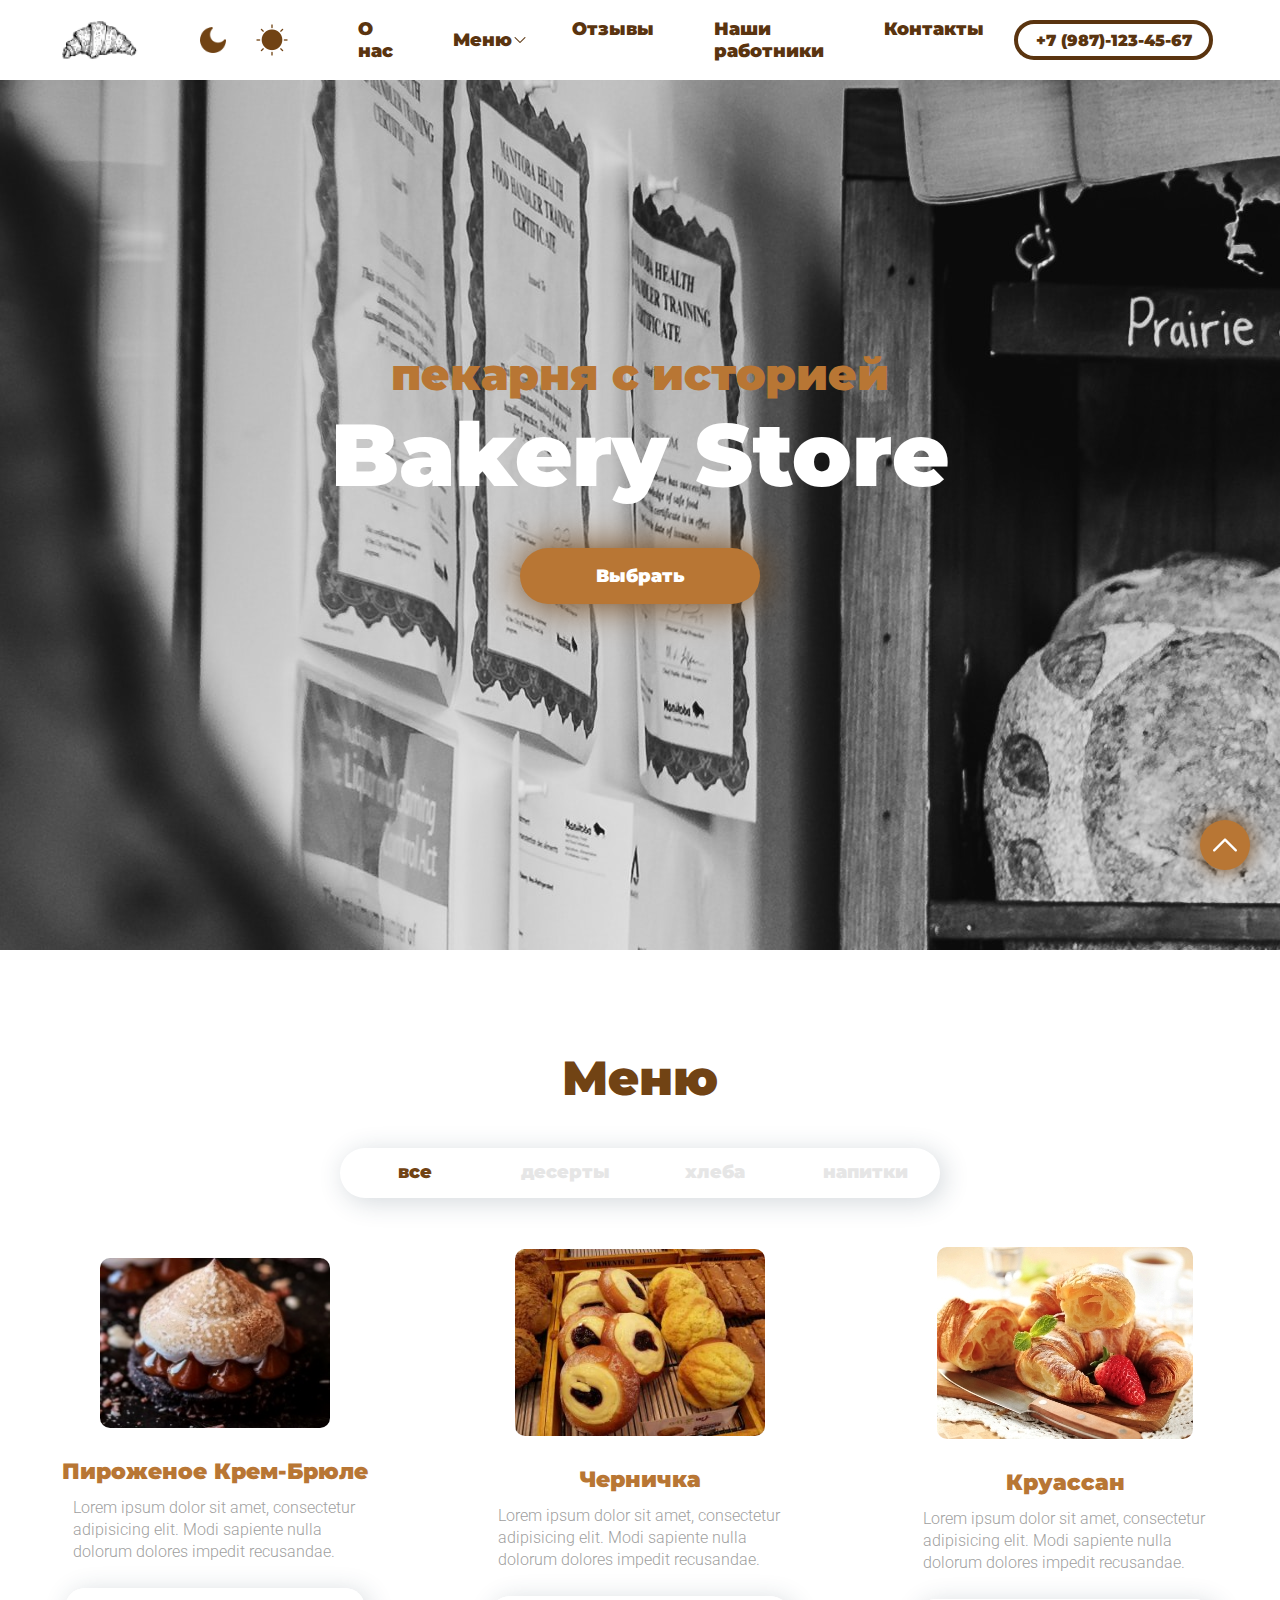
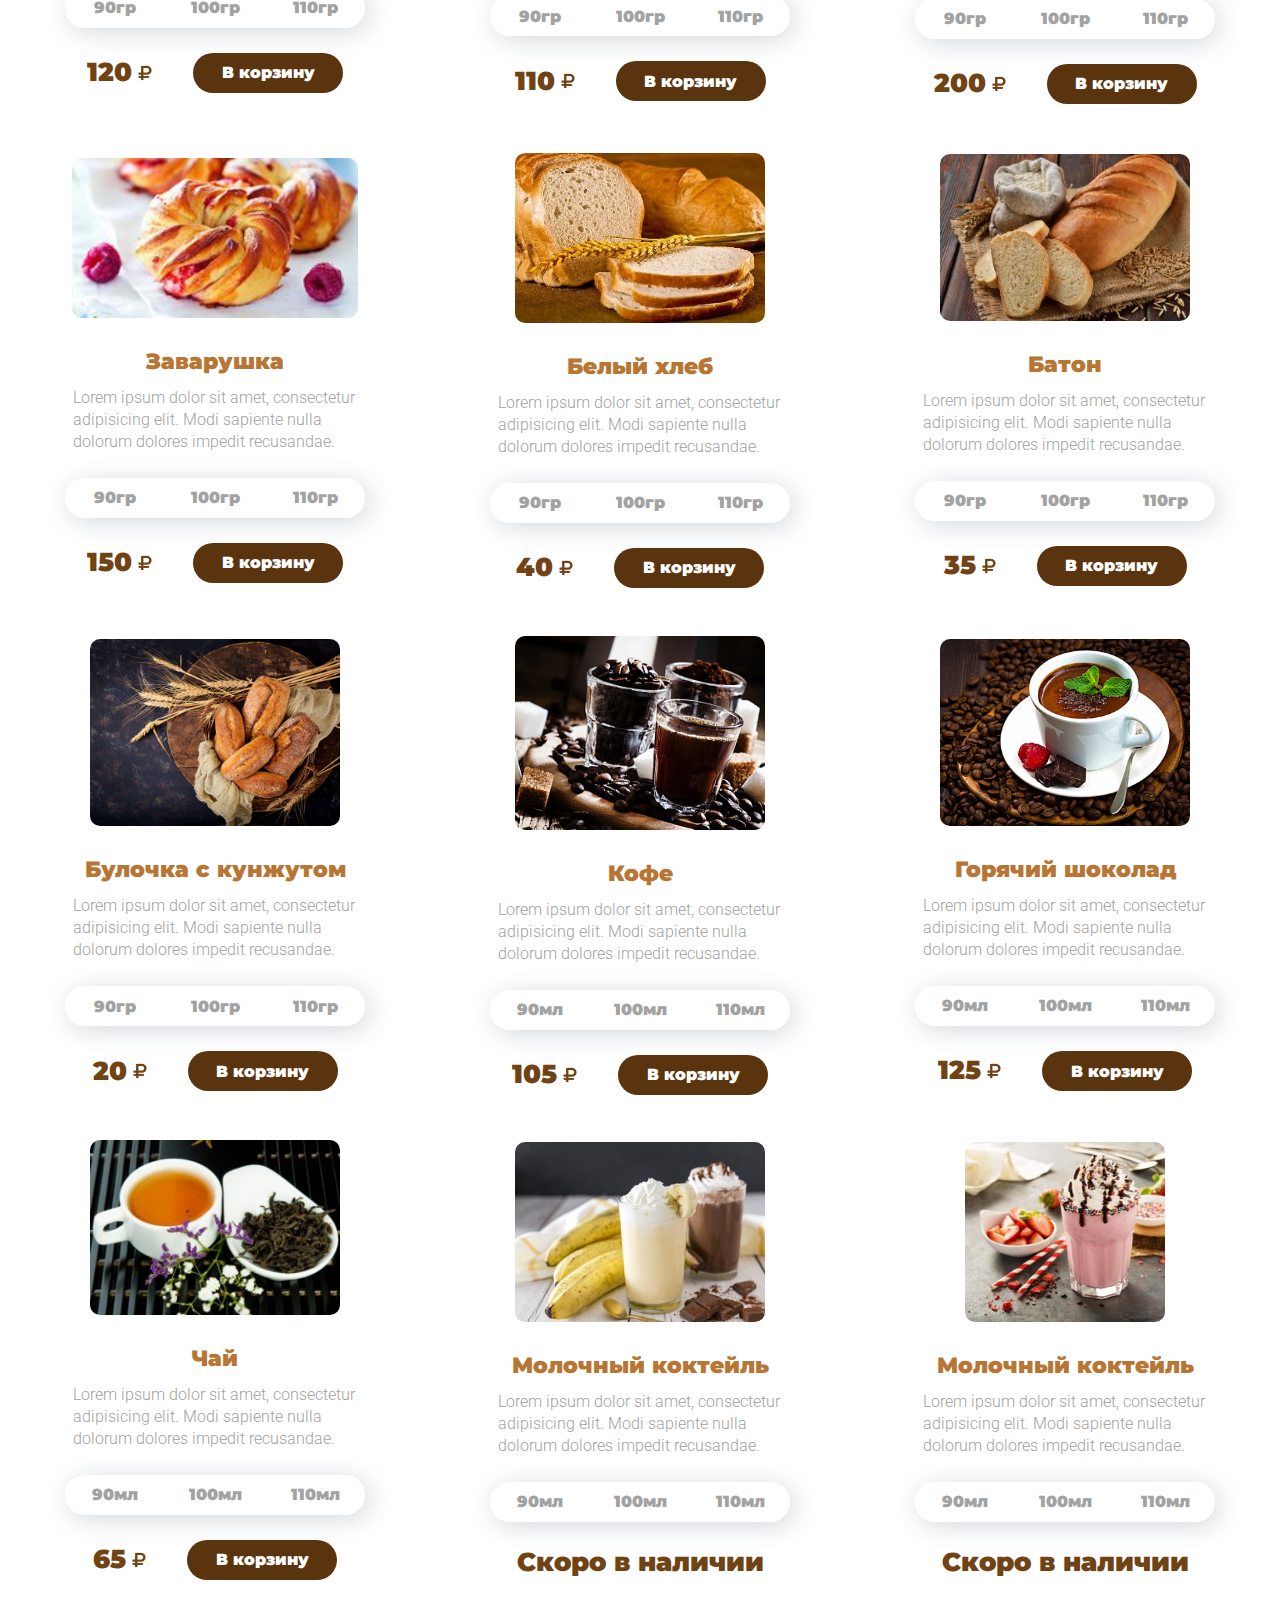
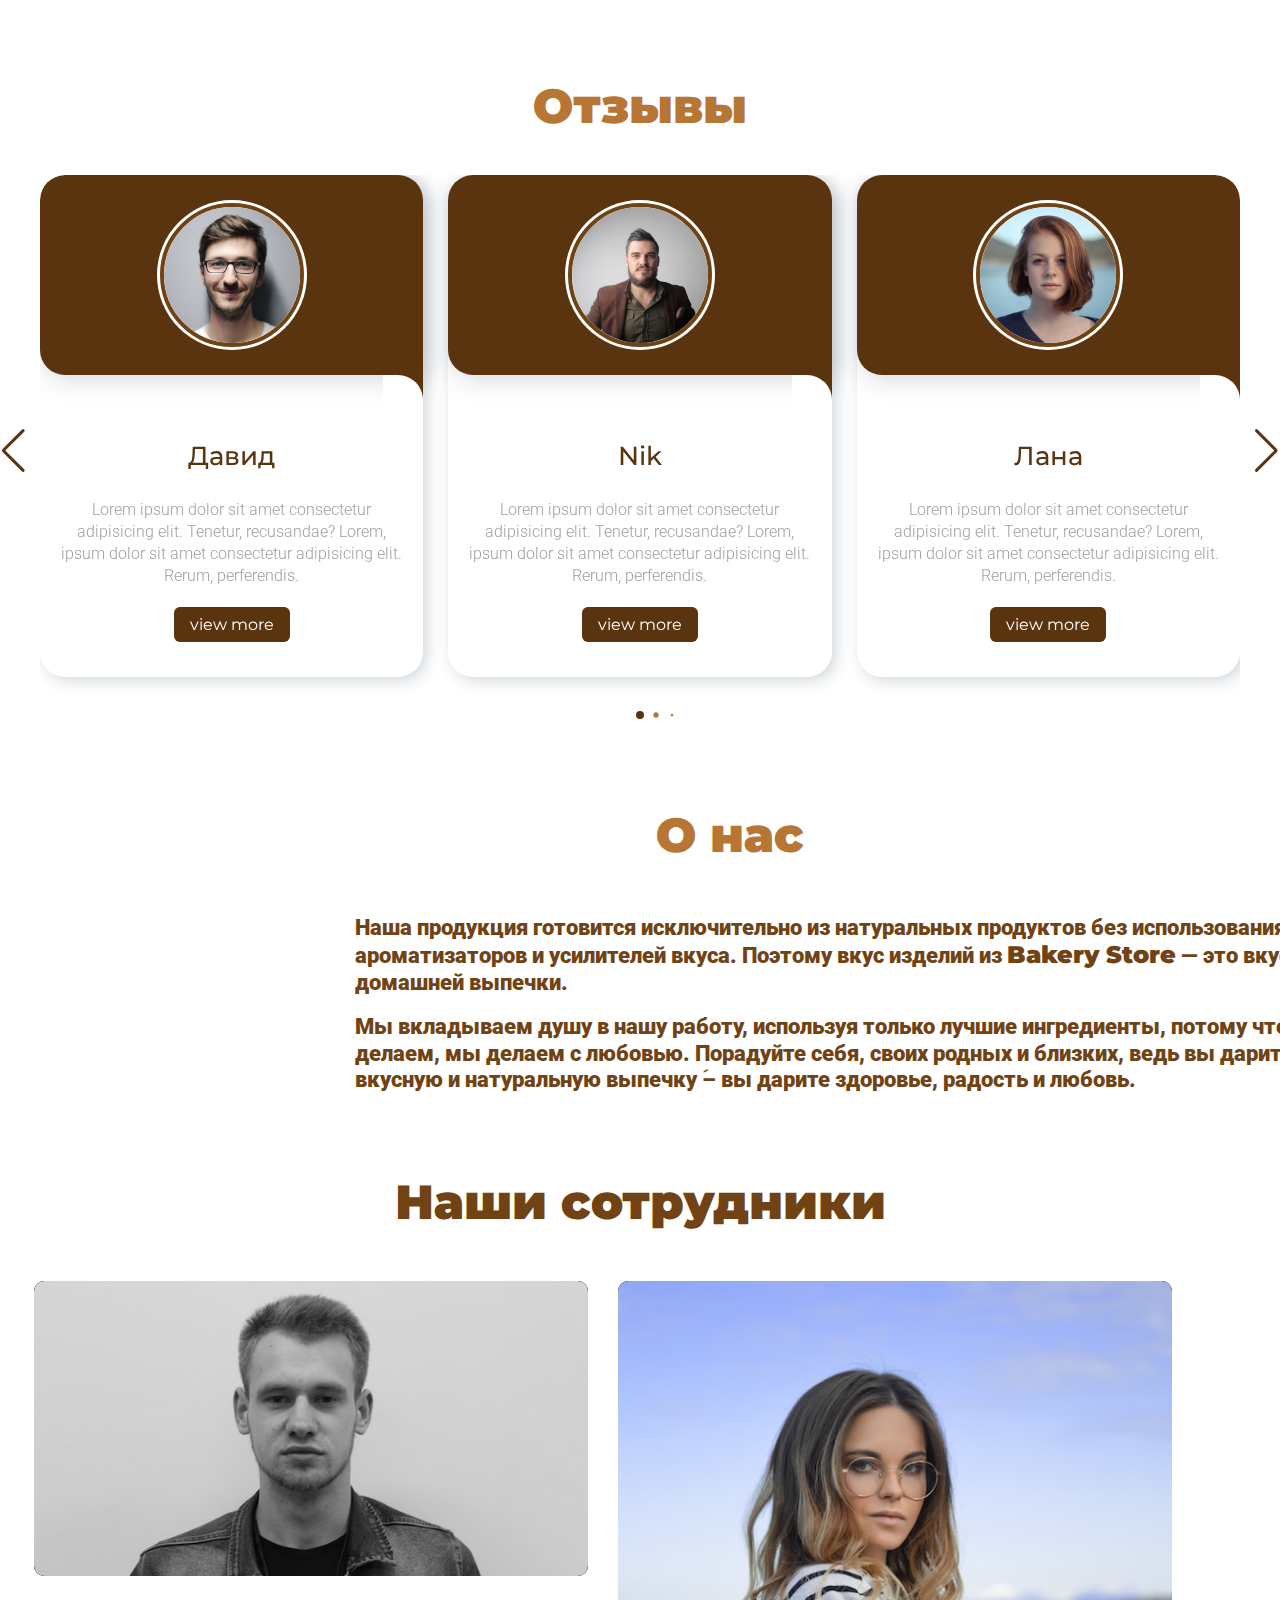
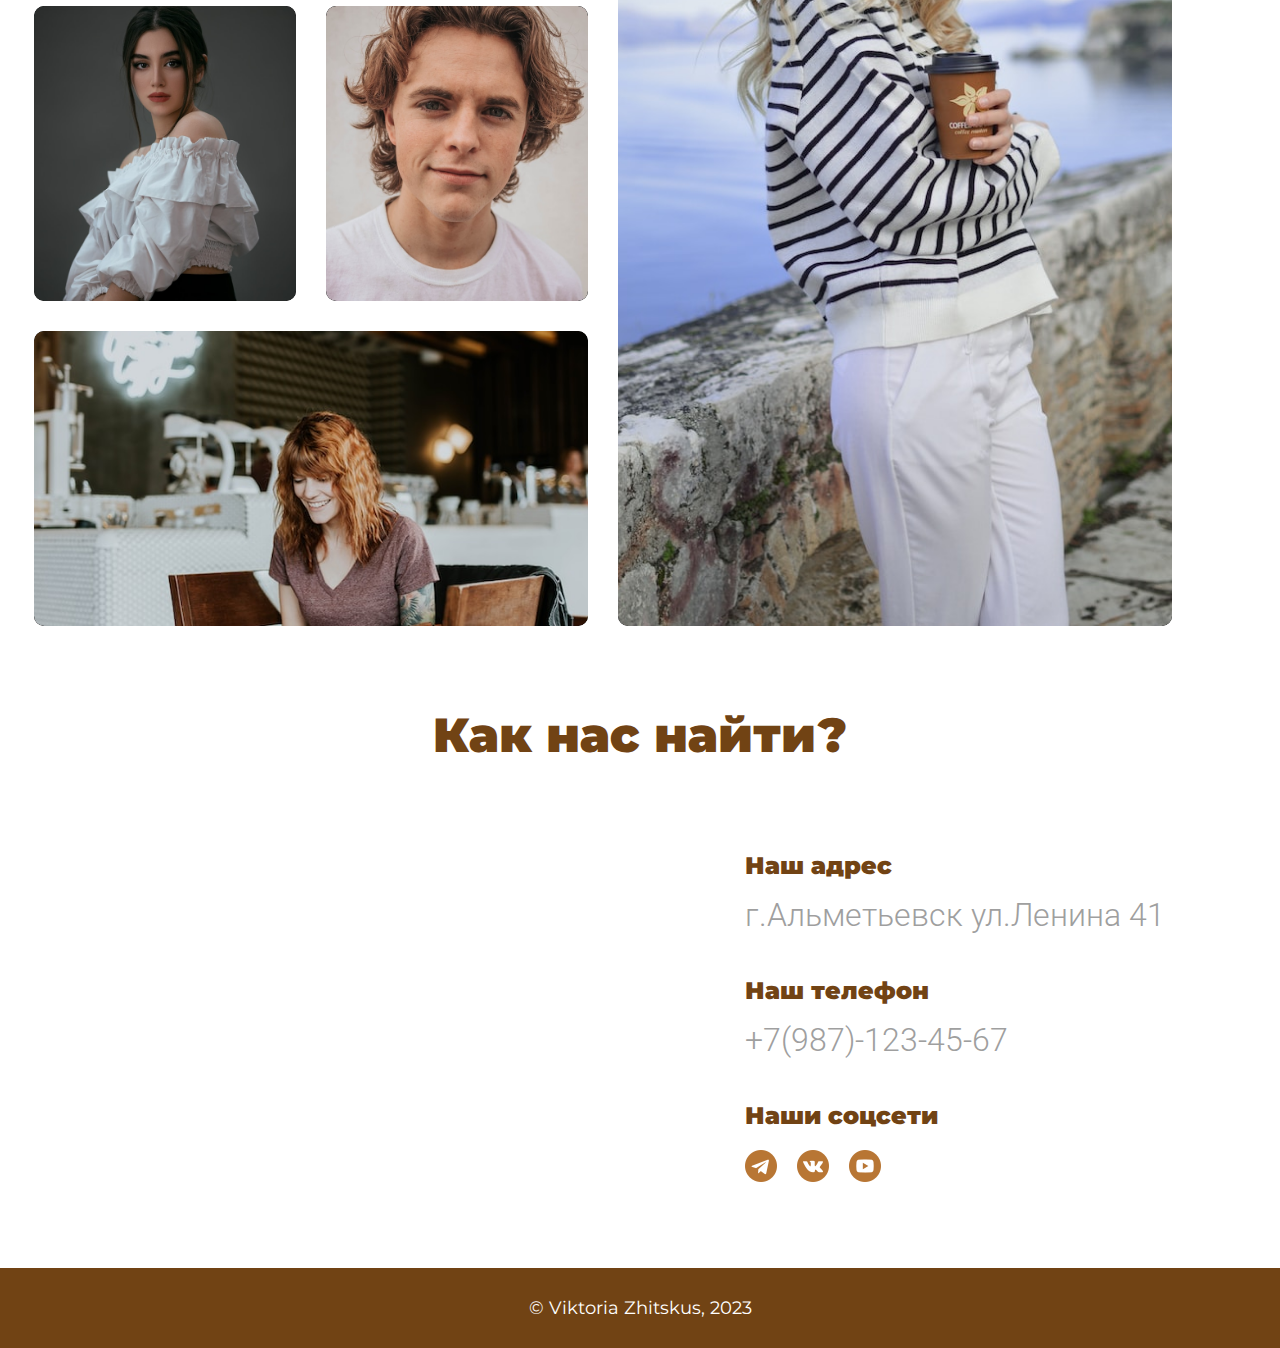
==== commit 63734861: "easy" ====
--- a/index.html
+++ b/index.html
@@ -1,667 +1,667 @@
-<!DOCTYPE html>
-<html lang="ru">
-  <head>
-    <meta charset="UTF-8" />
-    <meta http-equiv="X-UA-Compatible" content="IE=edge" />
-    <meta name="viewport" content="width=device-width, initial-scale=1.0" />
-    <link rel="stylesheet" href="./css/style.css" />
-    <link rel="stylesheet" href="./css/swiper-bundle.min.css" />
-    <title>Bakery Store</title>
-    <link
-      rel="shortcut icon"
-      href="./img/free-icon-shopping-basket-1077979.png"
-      type="image/png"
-    />
-  </head>
-  <body>
-    <!-- start header  -->
-    <div class="vverh">
-      <a href="#"><img src="./img/upload.png" alt="up" /></a>
-    </div>
-      <header>
-        <img src="./img/logo.png" alt="logo" class="logo" />
-        <!-- переключатель темы -->
-        <div class="toggle">
-          <button class="btn-noch">
-          <a><img src="./img/crescent-moon-phase.png" alt="moon" /></a>
-        </button>
-        <button class="btn-svet">
-          <a><img src="./img/sun-rays.png" alt="sun" /></a>
-        </button>
-        </div>
-        <!-- конец переключателя -->
-        <nav>
-          <div class="nav1">
-            <ul>
-              <li><a href="#o_nas">О нас</a></li>
-              <li class="catalog">
-                <a href="#menu">Меню</a>
-                <img
-                  class="arrow"
-                  src="./img/down-arrow.png"
-                  alt="down_menu"
-                  class="arrow"
-                />
-                <ul class="sub-menu">
-                  <li><a href="#menu">Все</a></li>
-                  <li><a href="#menu">Десерты</a></li>
-                  <li><a href="#menu">Хлеба</a></li>
-                  <li><a href="#menu">Напитки</a></li>
-                </ul>
-              </li>
-              <li><a href="#reviews">Отзывы</a></li>
-              <li><a href="#workers">Наши работники</a></li>
-              <li><a href="#link">Контакты</a></li>
-            </ul>
-          </div>
-          <div class="nomer">
-            <a href="tel:+7 (987)-123-45-67">+7 (987)-123-45-67</a>
-          </div>
-          <div class="basket">
-            <a href="#">
-              <img src="./img/free-icon-shopping-basket-1077979.png" alt="basket" />
-            </a>
-          </div>
-
-          <div class="login">
-            <a href="./login.html">
-              <img src="./img/login.png" alt="login" />
-            </a>
-          </div>
-        </nav>
-        <div class="toggle_btn">
-          <img src="./img/menu.png" alt="toggle" />
-        </div>
-      </header>
-
-      <!-- start dropdown menu  -->
-      <div class="dropdown_menu">
-        <div class="header">
-          <a href="#">
-            <img src="./img/logo.png" alt="logo" class="logo_menu" />
-          </a>
-          <div class="socseti">
-            <img src="./img/telegram.png" alt="telegram" />
-            <img src="./img/vk.png" alt="vkontakte" />
-            <img src="./img/play.png" alt="youtube" />
-          </div>
-          <img src="./img/close.png" alt="close" class="close" />
-        </div>
-
-        <div class="do">
-          <a href="#"
-            ><img
-              src="./img/free-icon-shopping-basket-1077979.png"
-              alt="basket"
-          /></a>
-          <a href="./login.html"><img src="./img/login.png" alt="login" /></a>
-        </div>
-
-        <div class="navigation_menu">
-          <ul>
-            <li><a href="#o_nas">О нас</a></li>
-            <li><a href="#menu">Меню</a></li>
-            <li><a href="#reviews">Отзывы</a></li>
-            <li><a href="#workers">Наши работники</a></li>
-            <li><a href="#link">Контакты</a></li>
-          </ul>
-        </div>
-
-        <div class="phone">
-          <img src="./img/phone-call.png" alt="phone" />
-          <a href="tel:+7 (987)-123-45-67">+7 (987)-123-45-67</a>
-        </div>
-      </div>
-      <!-- end dropdown menu  -->
-
-      <!-- end header  -->
-      <!-- start bg -->
-      <section class="bg">
-        <p class="povar">пекарня с историей</p>
-        <p class="best">Bakery Store</p>
-        <button class="choose"><a href="#menu">Выбрать</a></button>
-      </section>
-    <!-- end bg -->
-
-    <!-- start menu  -->
-    <section class="menu" id="menu">
-      <p>Меню</p>
-      <div class="nav_pizza">
-        <ul>
-          <li class="all">
-            <a href="#menu" data-color=".all" class="a" id="color_link">все</a>
-          </li>
-          <li class="desert">
-            <a href="#menu" data-color=".desert" class="a">десерты</a>
-          </li>
-          <li class="bread">
-            <a href="#menu" data-color=".bread" class="a">хлеба</a>
-          </li>
-          <li class="napitki">
-            <a href="#menu" data-color=".napitki" class="a">напитки</a>
-          </li>
-        </ul>
-      </div>
-      <div class="cards">
-        <div class="card all desert">
-          <img
-            src="./img/des1.jpg"
-            alt="card"
-            style="width: 230px; height: 170px"
-          />
-          <div class="title">Пироженое Крем-Брюле</div>
-          <div class="subtitle">
-            Lorem ipsum dolor sit amet, consectetur adipisicing elit. Modi
-            sapiente nulla dolorum dolores impedit recusandae.
-          </div>
-          <div class="cm">
-            <ul>
-              <li class="cm90"><a href="#">90гр</a></li>
-              <li class="cm100"><a href="#">100гр</a></li>
-              <li class="cm110"><a href="#">110гр</a></li>
-            </ul>
-          </div>
-          <div class="top">
-            <div class="price">
-              <p>120</p>
-              <img src="./img/ruble-currency-sign.png" alt="rubl" />
-            </div>
-            <button class="busket"><a href="#">В корзину</a></button>
-          </div>
-        </div>
-
-        <div class="card all desert">
-          <img src="./img/desert3.jpg" alt="card" style="width: 250px" />
-          <div class="title">Черничка</div>
-          <div class="subtitle">
-            Lorem ipsum dolor sit amet, consectetur adipisicing elit. Modi
-            sapiente nulla dolorum dolores impedit recusandae.
-          </div>
-          <div class="cm">
-            <ul>
-              <li class="cm90"><a href="#">90гр</a></li>
-              <li class="cm100"><a href="#">100гр</a></li>
-              <li class="cm110"><a href="#">110гр</a></li>
-            </ul>
-          </div>
-          <div class="top">
-            <div class="price">
-              <p>110</p>
-              <img src="./img/ruble-currency-sign.png" alt="rubl" />
-            </div>
-            <button class="busket"><a href="#">В корзину</a></button>
-          </div>
-        </div>
-
-        <div class="card all desert">
-          <img src="./img/desert 4.jpg" alt="card" />
-          <div class="title">Круассан</div>
-          <div class="subtitle">
-            Lorem ipsum dolor sit amet, consectetur adipisicing elit. Modi
-            sapiente nulla dolorum dolores impedit recusandae.
-          </div>
-          <div class="cm">
-            <ul>
-              <li class="cm90"><a href="#">90гр</a></li>
-              <li class="cm100"><a href="#">100гр</a></li>
-              <li class="cm110"><a href="#">110гр</a></li>
-            </ul>
-          </div>
-          <div class="top">
-            <div class="price">
-              <p>200</p>
-              <img src="./img/ruble-currency-sign.png" alt="rubl" />
-            </div>
-            <button class="busket"><a href="#">В корзину</a></button>
-          </div>
-        </div>
-
-        <div class="card all desert">
-          <img src="./img/desert 5.jpg" alt="card" style="height: 160px" />
-          <div class="title">Заварушка</div>
-          <div class="subtitle">
-            Lorem ipsum dolor sit amet, consectetur adipisicing elit. Modi
-            sapiente nulla dolorum dolores impedit recusandae.
-          </div>
-          <div class="cm">
-            <ul>
-              <li class="cm90"><a href="#">90гр</a></li>
-              <li class="cm100"><a href="#">100гр</a></li>
-              <li class="cm110"><a href="#">110гр</a></li>
-            </ul>
-          </div>
-          <div class="top">
-            <div class="price">
-              <p>150</p>
-              <img src="./img/ruble-currency-sign.png" alt="rubl" />
-            </div>
-            <button class="busket"><a href="#">В корзину</a></button>
-          </div>
-        </div>
-
-        <div class="card all bread">
-          <img src="./img/br1.jpg" alt="card" style="width: 250px; height: 170px" />
-          <div class="title">Белый хлеб</div>
-          <div class="subtitle">
-            Lorem ipsum dolor sit amet, consectetur adipisicing elit. Modi
-            sapiente nulla dolorum dolores impedit recusandae.
-          </div>
-          <div class="cm">
-            <ul>
-              <li class="cm90"><a href="#">90гр</a></li>
-              <li class="cm100"><a href="#">100гр</a></li>
-              <li class="cm110"><a href="#">110гр</a></li>
-            </ul>
-          </div>
-          <div class="top">
-            <div class="price">
-              <p>40</p>
-              <img src="./img/ruble-currency-sign.png" alt="rubl" />
-            </div>
-            <button class="busket"><a href="#">В корзину</a></button>
-          </div>
-        </div>
-
-        <div class="card all bread">
-          <img src="./img/br2.jpg" alt="card" width="250px" />
-          <div class="title">Батон</div>
-          <div class="subtitle">
-            Lorem ipsum dolor sit amet, consectetur adipisicing elit. Modi
-            sapiente nulla dolorum dolores impedit recusandae.
-          </div>
-          <div class="cm">
-            <ul>
-              <li class="cm90"><a href="#">90гр</a></li>
-              <li class="cm100"><a href="#">100гр</a></li>
-              <li class="cm110"><a href="#">110гр</a></li>
-            </ul>
-          </div>
-          <div class="top">
-            <div class="price">
-              <p>35</p>
-              <img src="./img/ruble-currency-sign.png" alt="rubl" />
-            </div>
-            <button class="busket"><a href="#">В корзину</a></button>
-          </div>
-        </div>
-
-        <div class="card all bread">
-          <img src="./img/br3.jpg" alt="card" style="width: 250px" />
-          <div class="title">Булочка с кунжутом</div>
-          <div class="subtitle">
-            Lorem ipsum dolor sit amet, consectetur adipisicing elit. Modi
-            sapiente nulla dolorum dolores impedit recusandae.
-          </div>
-          <div class="cm">
-            <ul>
-              <li class="cm90"><a href="#">90гр</a></li>
-              <li class="cm100"><a href="#">100гр</a></li>
-              <li class="cm110"><a href="#">110гр</a></li>
-            </ul>
-          </div>
-          <div class="top">
-            <div class="price">
-              <p>20</p>
-              <img src="./img/ruble-currency-sign.png" alt="rubl" />
-            </div>
-            <button class="busket"><a href="#">В корзину</a></button>
-          </div>
-        </div>
-
-        <div class="card all napitki">
-          <img src="./img/coffe2.jpg" alt="card" style="width: 250px" />
-          <div class="title">Кофе</div>
-          <div class="subtitle">
-            Lorem ipsum dolor sit amet, consectetur adipisicing elit. Modi
-            sapiente nulla dolorum dolores impedit recusandae.
-          </div>
-          <div class="cm">
-            <ul>
-              <li class="cm90"><a href="#">90мл</a></li>
-              <li class="cm100"><a href="#">100мл</a></li>
-              <li class="cm110"><a href="#">110мл</a></li>
-            </ul>
-          </div>
-          <div class="top">
-            <div class="price">
-              <p>105</p>
-              <img src="./img/ruble-currency-sign.png" alt="rubl" />
-            </div>
-            <button class="busket"><a href="#">В корзину</a></button>
-          </div>
-        </div>
-
-        <div class="card all napitki">
-          <img src="./img/coffee1.jpg" alt="card" style="width: 250px" />
-          <div class="title">Горячий шоколад</div>
-          <div class="subtitle">
-            Lorem ipsum dolor sit amet, consectetur adipisicing elit. Modi
-            sapiente nulla dolorum dolores impedit recusandae.
-          </div>
-          <div class="cm">
-            <ul>
-              <li class="cm90"><a href="#">90мл</a></li>
-              <li class="cm100"><a href="#">100мл</a></li>
-              <li class="cm110"><a href="#">110мл</a></li>
-            </ul>
-          </div>
-          <div class="top">
-            <div class="price">
-              <p>125</p>
-              <img src="./img/ruble-currency-sign.png" alt="rubl" />
-            </div>
-            <button class="busket"><a href="#">В корзину</a></button>
-          </div>
-        </div>
-
-        <div class="card all napitki">
-          <img src="./img/tea.jpeg" alt="card" style="width: 250px" />
-          <div class="title">Чай</div>
-          <div class="subtitle">
-            Lorem ipsum dolor sit amet, consectetur adipisicing elit. Modi
-            sapiente nulla dolorum dolores impedit recusandae.
-          </div>
-          <div class="cm">
-            <ul>
-              <li class="cm90"><a href="#">90мл</a></li>
-              <li class="cm100"><a href="#">100мл</a></li>
-              <li class="cm110"><a href="#">110мл</a></li>
-            </ul>
-          </div>
-          <div class="top">
-            <div class="price">
-              <p>65</p>
-              <img src="./img/ruble-currency-sign.png" alt="rubl" />
-            </div>
-            <button class="busket"><a href="#">В корзину</a></button>
-          </div>
-        </div>
-
-        <div class="card all napitki">
-          <img
-            src="./img/milk1.jpg"
-            alt="card"
-            style="height: 180px; width: 250px"
-          />
-          <div class="title">Молочный коктейль</div>
-          <div class="subtitle">
-            Lorem ipsum dolor sit amet, consectetur adipisicing elit. Modi
-            sapiente nulla dolorum dolores impedit recusandae.
-          </div>
-          <div class="cm">
-            <ul>
-              <li class="cm90"><a href="#">90мл</a></li>
-              <li class="cm100"><a href="#">100мл</a></li>
-              <li class="cm110"><a href="#">110мл</a></li>
-            </ul>
-          </div>
-          <div class="top">
-            <p>Скоро в наличии</p>
-          </div>
-        </div>
-
-        <div class="card all napitki">
-          <img
-            src="./img/milk2.jpg"
-            alt="card"
-            style="width: 200px; height: 180px"
-          />
-          <div class="title">Молочный коктейль</div>
-          <div class="subtitle">
-            Lorem ipsum dolor sit amet, consectetur adipisicing elit. Modi
-            sapiente nulla dolorum dolores impedit recusandae.
-          </div>
-          <div class="cm">
-            <ul>
-              <li class="cm90"><a href="#">90мл</a></li>
-              <li class="cm100"><a href="#">100мл</a></li>
-              <li class="cm110"><a href="#">110мл</a></li>
-            </ul>
-          </div>
-          <div class="top">
-            <p>Скоро в наличии</p>
-          </div>
-        </div>
-      </div>
-    </section>
-    <!-- end menu  -->
-
-    <!-- start slaider -->
-    <section class="reviews" id="reviews">
-      <p class="review_name">Отзывы</p>
-      <div class="slide-container swiper">
-        <div class="slide-content">
-          <div class="card-wrapper swiper-wrapper">
-            <div class="card_reviews swiper-slide">
-              <div class="image-content">
-                <span class="overlay"></span>
-                <div class="card-image">
-                  <img src="./img/img1.jpg" alt="card" class="card-img" />
-                </div>
-              </div>
-              <div class="card-content">
-                <h2 class="name">Давид</h2>
-                <p class="description">
-                  Lorem ipsum dolor sit amet consectetur adipisicing elit.
-                  Tenetur, recusandae? Lorem, ipsum dolor sit amet consectetur
-                  adipisicing elit. Rerum, perferendis.
-                </p>
-                <button class="button">view more</button>
-              </div>
-            </div>
-
-            <div class="card_reviews swiper-slide">
-              <div class="image-content">
-                <span class="overlay"></span>
-                <div class="card-image">
-                  <img src="./img/img2.jpg" alt="card" class="card-img" />
-                </div>
-              </div>
-              <div class="card-content">
-                <h2 class="name">Nik</h2>
-                <p class="description">
-                  Lorem ipsum dolor sit amet consectetur adipisicing elit.
-                  Tenetur, recusandae? Lorem, ipsum dolor sit amet consectetur
-                  adipisicing elit. Rerum, perferendis.
-                </p>
-                <button class="button">view more</button>
-              </div>
-            </div>
-
-            <div class="card_reviews swiper-slide">
-              <div class="image-content">
-                <span class="overlay"></span>
-                <div class="card-image">
-                  <img src="./img/img3.jpg" alt="card" class="card-img" />
-                </div>
-              </div>
-              <div class="card-content">
-                <h2 class="name">Лана</h2>
-                <p class="description">
-                  Lorem ipsum dolor sit amet consectetur adipisicing elit.
-                  Tenetur, recusandae? Lorem, ipsum dolor sit amet consectetur
-                  adipisicing elit. Rerum, perferendis.
-                </p>
-                <button class="button">view more</button>
-              </div>
-            </div>
-
-            <div class="card_reviews swiper-slide">
-              <div class="image-content">
-                <span class="overlay"></span>
-                <div class="card-image">
-                  <img src="./img/img4.jpg" alt="card" class="card-img" />
-                </div>
-              </div>
-              <div class="card-content">
-                <h2 class="name">Mike Bery</h2>
-                <p class="description">
-                  Lorem ipsum dolor sit amet consectetur adipisicing elit.
-                  Tenetur, recusandae? Lorem, ipsum dolor sit amet consectetur
-                  adipisicing elit. Rerum, perferendis.
-                </p>
-                <button class="button">view more</button>
-              </div>
-            </div>
-
-            <div class="card_reviews swiper-slide">
-              <div class="image-content">
-                <span class="overlay"></span>
-                <div class="card-image">
-                  <img src="./img/img5.jpg" alt="card" class="card-img" />
-                </div>
-              </div>
-              <div class="card-content">
-                <h2 class="name">Мария</h2>
-                <p class="description">
-                  Lorem ipsum dolor sit amet consectetur adipisicing elit.
-                  Tenetur, recusandae? Lorem, ipsum dolor sit amet consectetur
-                  adipisicing elit. Rerum, perferendis.
-                </p>
-                <button class="button">view more</button>
-              </div>
-            </div>
-
-            <div class="card_reviews swiper-slide">
-              <div class="image-content">
-                <span class="overlay"></span>
-                <div class="card-image">
-                  <img src="./img/img6.jpg" alt="card" class="card-img" />
-                </div>
-              </div>
-              <div class="card-content">
-                <h2 class="name">Tony Fasco</h2>
-                <p class="description">
-                  Lorem ipsum dolor sit amet consectetur adipisicing elit.
-                  Tenetur, recusandae? Lorem, ipsum dolor sit amet consectetur
-                  adipisicing elit. Rerum, perferendis.
-                </p>
-                <button class="button">view more</button>
-              </div>
-            </div>
-          </div>
-        </div>
-        <div class="swiper-button-next swiper-navBtn"></div>
-        <div class="swiper-button-prev swiper-navBtn"></div>
-        <div class="swiper-pagination"></div>
-      </div>
-    </section>
-    <!-- end slaider  -->
-
-    <!-- start o_nas -->
-    <section class="o_nas" id="o_nas">
-      <p>О нас</p>
-      <div class="onas">
-        <video autoplay loop muted plays-inline class="background-clip">
-          <source src="./img/video_o_nas.mp4" type="video/mp4" />
-        </video>
-        <div class="text">
-          <p>
-            Наша продукция готовится исключительно из натуральных продуктов без
-            использования красителей, ароматизаторов и усилителей вкуса. Поэтому
-            вкус изделий из <span class="bold">Bakery Store</span> — это вкус
-            настоящей домашней выпечки.
-          </p>
-          <br />
-          <p>
-            Мы вкладываем душу в нашу работу, используя только лучшие
-            ингредиенты, потому что все, что мы делаем, мы делаем с любовью.
-            Порадуйте себя, своих родных и близких, ведь вы дарите не только
-            вкусную и натуральную выпечку ؘ– вы дарите здоровье, радость и
-            любовь.
-          </p>
-        </div>
-      </div>
-    </section>
-    <!-- end o_nas -->
-
-    <!-- start workers  -->
-    <section class="workers" id="workers">
-      <p>Наши сотрудники</p>
-      <div class="container1">
-        <div class="grid-wrapper">
-          <!-- <div class="card_img"></div> -->
-          <div class="wide">
-            <img src="./img/wide.jpg" alt="worker" class="worker" />
-            <div class="desc">
-              <div class="block">Пекарь</div>
-            </div>
-          </div>
-          <div class="big">
-            <img src="./img/director.jpg" alt="worker" class="worker" />
-            <div class="desc">
-              <div class="block block2">Директор</div>
-            </div>
-          </div>
-          <div class="admin">
-            <img src="./img/admin.jpg" alt="worker" class="worker" />
-            <div class="desc">
-              <div class="block block3">Администратор</div>
-            </div>
-          </div>
-          <div class="barmen">
-            <img src="./img/barmen.jpg" alt="worker" class="worker" />
-            <div class="desc">
-              <div class="block block4">Бармен</div>
-            </div>
-          </div>
-          <div class="wide1">
-            <img src="./img/waiter.jpg" alt="worker" class="worker" />
-            <div class="desc">
-              <div class="block block5">Официант</div>
-            </div>
-          </div>
-        </div>
-      </div>
-    </section>
-
-    <!-- end workers -->
-
-    <!-- start map -->
-    <section class="map" id="link">
-      <p>Как нас найти?</p>
-      <div class="map_content">
-        <div id="map">
-          <div class="container_map">
-            <iframe
-              src="https://www.google.com/maps/embed?pb=!1m18!1m12!1m3!1d1455.623641704995!2d52.29359897090154!3d54.900317001468935!2m3!1f0!2f0!3f0!3m2!1i1024!2i768!4f13.1!3m3!1m2!1s0x41605db9307cfd3b%3A0x21b04f0fcc5e483b!2z0YPQuy4g0JvQtdC90LjQvdCwLCA0MSwg0JDQu9GM0LzQtdGC0YzQtdCy0YHQuiwg0KDQtdGB0L8uINCi0LDRgtCw0YDRgdGC0LDQvSwgNDIzNDUw!5e0!3m2!1sru!2sru!4v1682334421860!5m2!1sru!2sru"
-              style="border: 0"
-              allowfullscreen=""
-              loading="lazy"
-              referrerpolicy="no-referrer-when-downgrade"
-            ></iframe>
-          </div>
-        </div>
-
-        <div class="connect">
-          <div class="adres">
-            <span>Наш адрес</span>
-            <p>г.Альметьевск ул.Ленина 41</p>
-          </div>
-          <div class="number">
-            <span>Наш телефон</span>
-            <p>+7(987)-123-45-67</p>
-          </div>
-
-          <div class="socseti">
-            <span>Наши соцсети</span>
-            <div class="socseti_img">
-              <a href="#"><img src="./img/telegram.png" alt="telegram" /></a>
-              <a href="#"><img src="./img/vk.png" alt="vkontakte" /></a>
-              <a href="#"><img src="./img/play.png" alt="youtube" /></a>
-            </div>
-          </div>
-        </div>
-      </div>
-    </section>
-    <!-- end map  -->
-
-    <!-- start footer  -->
-    <footer>
-      <p>&#169; Viktoria Zhitskus, 2023</p>
-    </footer>
-    <!-- end footer  -->
-  </body>
-  <script src="./js/swiper-bundle.min.js"></script>
-  <script src="./js/main.js"></script>
-</html>
+<!DOCTYPE html>
+<html lang="ru">
+  <head>
+    <meta charset="UTF-8" />
+    <meta http-equiv="X-UA-Compatible" content="IE=edge" />
+    <meta name="viewport" content="width=device-width, initial-scale=1.0" />
+    <link rel="stylesheet" href="./css/style.css" />
+    <link rel="stylesheet" href="./css/swiper-bundle.min.css" />
+    <title>Bakery Store</title>
+    <link
+      rel="shortcut icon"
+      href="./img/free-icon-shopping-basket-1077979.png"
+      type="image/png"
+    />
+  </head>
+  <body>
+    <!-- start header  -->
+    <div class="vverh">
+      <a href="#"><img src="./img/upload.png" alt="up" /></a>
+    </div>
+      <header>
+        <img src="./img/logo.png" alt="logo" class="logo" />
+        <!-- переключатель темы -->
+        <div class="toggle">
+          <button class="btn-noch">
+          <a><img src="./img/crescent-moon-phase.png" alt="moon" /></a>
+        </button>
+        <button class="btn-svet">
+          <a><img src="./img/sun-rays.png" alt="sun" /></a>
+        </button>
+        </div>
+        <!-- конец переключателя -->
+        <nav>
+          <div class="nav1">
+            <ul>
+              <li><a href="#o_nas">О нас</a></li>
+              <li class="catalog">
+                <a href="#menu">Меню</a>
+                <img
+                  class="arrow"
+                  src="./img/down-arrow.png"
+                  alt="down_menu"
+                  class="arrow"
+                />
+                <ul class="sub-menu">
+                  <li><a href="#menu">Все</a></li>
+                  <li><a href="#menu">Десерты</a></li>
+                  <li><a href="#menu">Хлеба</a></li>
+                  <li><a href="#menu">Напитки</a></li>
+                </ul>
+              </li>
+              <li><a href="#reviews">Отзывы</a></li>
+              <li><a href="#workers">Наши работники</a></li>
+              <li><a href="#link">Контакты</a></li>
+            </ul>
+          </div>
+          <div class="nomer">
+            <a href="tel:+7 (987)-123-45-67">+7 (987)-123-45-67</a>
+          </div>
+          <div class="basket">
+            <a href="#">
+              <img src="./img/free-icon-shopping-basket-1077979.png" alt="basket" />
+            </a>
+          </div>
+
+          <div class="login">
+            <a href="./login.html">
+              <img src="./img/login.png" alt="login" />
+            </a>
+          </div>
+        </nav>
+        <div class="toggle_btn">
+          <img src="./img/menu.png" alt="toggle" />
+        </div>
+      </header>
+
+      <!-- start dropdown menu  -->
+      <div class="dropdown_menu">
+        <div class="header">
+          <a href="#">
+            <img src="./img/logo.png" alt="logo" class="logo_menu" />
+          </a>
+          <div class="socseti">
+            <img src="./img/telegram.png" alt="telegram" />
+            <img src="./img/vk.png" alt="vkontakte" />
+            <img src="./img/play.png" alt="youtube" />
+          </div>
+          <img src="./img/close.png" alt="close" class="close" />
+        </div>
+
+        <div class="do">
+          <a href="#"
+            ><img
+              src="./img/free-icon-shopping-basket-1077979.png"
+              alt="basket"
+          /></a>
+          <a href="./login.html"><img src="./img/login.png" alt="login" /></a>
+        </div>
+
+        <div class="navigation_menu">
+          <ul>
+            <li><a href="#o_nas">О нас</a></li>
+            <li><a href="#menu">Меню</a></li>
+            <li><a href="#reviews">Отзывы</a></li>
+            <li><a href="#workers">Наши работники</a></li>
+            <li><a href="#link">Контакты</a></li>
+          </ul>
+        </div>
+
+        <div class="phone">
+          <img src="./img/phone-call.png" alt="phone" />
+          <a href="tel:+7 (987)-123-45-67">+7 (987)-123-45-67</a>
+        </div>
+      </div>
+      <!-- end dropdown menu  -->
+
+      <!-- end header  -->
+      <!-- start bg -->
+      <section class="bg">
+        <p class="povar">пекарня с историей</p>
+        <p class="best">Bakery Store</p>
+        <button class="choose"><a href="#menu">Выбрать</a></button>
+      </section>
+    <!-- end bg -->
+
+    <!-- start menu  -->
+    <section class="menu" id="menu">
+      <p>Меню</p>
+      <div class="nav_pizza">
+        <ul>
+          <li class="all">
+            <a href="#menu" data-color=".all" class="a" id="color_link">все</a>
+          </li>
+          <li class="desert">
+            <a href="#menu" data-color=".desert" class="a">десерты</a>
+          </li>
+          <li class="bread">
+            <a href="#menu" data-color=".bread" class="a">хлеба</a>
+          </li>
+          <li class="napitki">
+            <a href="#menu" data-color=".napitki" class="a">напитки</a>
+          </li>
+        </ul>
+      </div>
+      <div class="cards">
+        <div class="card all desert">
+          <img
+            src="./img/des1.jpg"
+            alt="card"
+            style="width: 230px; height: 170px"
+          />
+          <div class="title">Пироженое Крем-Брюле</div>
+          <div class="subtitle">
+            Lorem ipsum dolor sit amet, consectetur adipisicing elit. Modi
+            sapiente nulla dolorum dolores impedit recusandae.
+          </div>
+          <div class="cm">
+            <ul>
+              <li class="cm90"><a href="#">90гр</a></li>
+              <li class="cm100"><a href="#">100гр</a></li>
+              <li class="cm110"><a href="#">110гр</a></li>
+            </ul>
+          </div>
+          <div class="top">
+            <div class="price">
+              <p>120</p>
+              <img src="./img/ruble-currency-sign.png" alt="rubl" />
+            </div>
+            <button class="busket"><a href="#">В корзину</a></button>
+          </div>
+        </div>
+
+        <div class="card all desert">
+          <img src="./img/desert3.jpg" alt="card" style="width: 250px" />
+          <div class="title">Черничка</div>
+          <div class="subtitle">
+            Lorem ipsum dolor sit amet, consectetur adipisicing elit. Modi
+            sapiente nulla dolorum dolores impedit recusandae.
+          </div>
+          <div class="cm">
+            <ul>
+              <li class="cm90"><a href="#">90гр</a></li>
+              <li class="cm100"><a href="#">100гр</a></li>
+              <li class="cm110"><a href="#">110гр</a></li>
+            </ul>
+          </div>
+          <div class="top">
+            <div class="price">
+              <p>110</p>
+              <img src="./img/ruble-currency-sign.png" alt="rubl" />
+            </div>
+            <button class="busket"><a href="#">В корзину</a></button>
+          </div>
+        </div>
+
+        <div class="card all desert">
+          <img src="./img/desert 4.jpg" alt="card" />
+          <div class="title">Круассан</div>
+          <div class="subtitle">
+            Lorem ipsum dolor sit amet, consectetur adipisicing elit. Modi
+            sapiente nulla dolorum dolores impedit recusandae.
+          </div>
+          <div class="cm">
+            <ul>
+              <li class="cm90"><a href="#">90гр</a></li>
+              <li class="cm100"><a href="#">100гр</a></li>
+              <li class="cm110"><a href="#">110гр</a></li>
+            </ul>
+          </div>
+          <div class="top">
+            <div class="price">
+              <p>200</p>
+              <img src="./img/ruble-currency-sign.png" alt="rubl" />
+            </div>
+            <button class="busket"><a href="#">В корзину</a></button>
+          </div>
+        </div>
+
+        <div class="card all desert">
+          <img src="./img/desert 5.jpg" alt="card" style="height: 160px" />
+          <div class="title">Заварушка</div>
+          <div class="subtitle">
+            Lorem ipsum dolor sit amet, consectetur adipisicing elit. Modi
+            sapiente nulla dolorum dolores impedit recusandae.
+          </div>
+          <div class="cm">
+            <ul>
+              <li class="cm90"><a href="#">90гр</a></li>
+              <li class="cm100"><a href="#">100гр</a></li>
+              <li class="cm110"><a href="#">110гр</a></li>
+            </ul>
+          </div>
+          <div class="top">
+            <div class="price">
+              <p>150</p>
+              <img src="./img/ruble-currency-sign.png" alt="rubl" />
+            </div>
+            <button class="busket"><a href="#">В корзину</a></button>
+          </div>
+        </div>
+
+        <div class="card all bread">
+          <img src="./img/br1.jpg" alt="card" style="width: 250px; height: 170px" />
+          <div class="title">Белый хлеб</div>
+          <div class="subtitle">
+            Lorem ipsum dolor sit amet, consectetur adipisicing elit. Modi
+            sapiente nulla dolorum dolores impedit recusandae.
+          </div>
+          <div class="cm">
+            <ul>
+              <li class="cm90"><a href="#">90гр</a></li>
+              <li class="cm100"><a href="#">100гр</a></li>
+              <li class="cm110"><a href="#">110гр</a></li>
+            </ul>
+          </div>
+          <div class="top">
+            <div class="price">
+              <p>40</p>
+              <img src="./img/ruble-currency-sign.png" alt="rubl" />
+            </div>
+            <button class="busket"><a href="#">В корзину</a></button>
+          </div>
+        </div>
+
+        <div class="card all bread">
+          <img src="./img/br2.jpg" alt="card" width="250px" />
+          <div class="title">Батон</div>
+          <div class="subtitle">
+            Lorem ipsum dolor sit amet, consectetur adipisicing elit. Modi
+            sapiente nulla dolorum dolores impedit recusandae.
+          </div>
+          <div class="cm">
+            <ul>
+              <li class="cm90"><a href="#">90гр</a></li>
+              <li class="cm100"><a href="#">100гр</a></li>
+              <li class="cm110"><a href="#">110гр</a></li>
+            </ul>
+          </div>
+          <div class="top">
+            <div class="price">
+              <p>35</p>
+              <img src="./img/ruble-currency-sign.png" alt="rubl" />
+            </div>
+            <button class="busket"><a href="#">В корзину</a></button>
+          </div>
+        </div>
+
+        <div class="card all bread">
+          <img src="./img/br3.jpg" alt="card" style="width: 250px" />
+          <div class="title">Булочка с кунжутом</div>
+          <div class="subtitle">
+            Lorem ipsum dolor sit amet, consectetur adipisicing elit. Modi
+            sapiente nulla dolorum dolores impedit recusandae.
+          </div>
+          <div class="cm">
+            <ul>
+              <li class="cm90"><a href="#">90гр</a></li>
+              <li class="cm100"><a href="#">100гр</a></li>
+              <li class="cm110"><a href="#">110гр</a></li>
+            </ul>
+          </div>
+          <div class="top">
+            <div class="price">
+              <p>20</p>
+              <img src="./img/ruble-currency-sign.png" alt="rubl" />
+            </div>
+            <button class="busket"><a href="#">В корзину</a></button>
+          </div>
+        </div>
+
+        <div class="card all napitki">
+          <img src="./img/coffe2.jpg" alt="card" style="width: 250px" />
+          <div class="title">Кофе</div>
+          <div class="subtitle">
+            Lorem ipsum dolor sit amet, consectetur adipisicing elit. Modi
+            sapiente nulla dolorum dolores impedit recusandae.
+          </div>
+          <div class="cm">
+            <ul>
+              <li class="cm90"><a href="#">90мл</a></li>
+              <li class="cm100"><a href="#">100мл</a></li>
+              <li class="cm110"><a href="#">110мл</a></li>
+            </ul>
+          </div>
+          <div class="top">
+            <div class="price">
+              <p>105</p>
+              <img src="./img/ruble-currency-sign.png" alt="rubl" />
+            </div>
+            <button class="busket"><a href="#">В корзину</a></button>
+          </div>
+        </div>
+
+        <div class="card all napitki">
+          <img src="./img/coffee1.jpg" alt="card" style="width: 250px" />
+          <div class="title">Горячий шоколад</div>
+          <div class="subtitle">
+            Lorem ipsum dolor sit amet, consectetur adipisicing elit. Modi
+            sapiente nulla dolorum dolores impedit recusandae.
+          </div>
+          <div class="cm">
+            <ul>
+              <li class="cm90"><a href="#">90мл</a></li>
+              <li class="cm100"><a href="#">100мл</a></li>
+              <li class="cm110"><a href="#">110мл</a></li>
+            </ul>
+          </div>
+          <div class="top">
+            <div class="price">
+              <p>125</p>
+              <img src="./img/ruble-currency-sign.png" alt="rubl" />
+            </div>
+            <button class="busket"><a href="#">В корзину</a></button>
+          </div>
+        </div>
+
+        <div class="card all napitki">
+          <img src="./img/tea.jpeg" alt="card" style="width: 250px" />
+          <div class="title">Чай</div>
+          <div class="subtitle">
+            Lorem ipsum dolor sit amet, consectetur adipisicing elit. Modi
+            sapiente nulla dolorum dolores impedit recusandae.
+          </div>
+          <div class="cm">
+            <ul>
+              <li class="cm90"><a href="#">90мл</a></li>
+              <li class="cm100"><a href="#">100мл</a></li>
+              <li class="cm110"><a href="#">110мл</a></li>
+            </ul>
+          </div>
+          <div class="top">
+            <div class="price">
+              <p>65</p>
+              <img src="./img/ruble-currency-sign.png" alt="rubl" />
+            </div>
+            <button class="busket"><a href="#">В корзину</a></button>
+          </div>
+        </div>
+
+        <div class="card all napitki">
+          <img
+            src="./img/milk1.jpg"
+            alt="card"
+            style="height: 180px; width: 250px"
+          />
+          <div class="title">Молочный коктейль</div>
+          <div class="subtitle">
+            Lorem ipsum dolor sit amet, consectetur adipisicing elit. Modi
+            sapiente nulla dolorum dolores impedit recusandae.
+          </div>
+          <div class="cm">
+            <ul>
+              <li class="cm90"><a href="#">90мл</a></li>
+              <li class="cm100"><a href="#">100мл</a></li>
+              <li class="cm110"><a href="#">110мл</a></li>
+            </ul>
+          </div>
+          <div class="top">
+            <p>Скоро в наличии</p>
+          </div>
+        </div>
+
+        <div class="card all napitki">
+          <img
+            src="./img/milk2.jpg"
+            alt="card"
+            style="width: 200px; height: 180px"
+          />
+          <div class="title">Молочный коктейль</div>
+          <div class="subtitle">
+            Lorem ipsum dolor sit amet, consectetur adipisicing elit. Modi
+            sapiente nulla dolorum dolores impedit recusandae.
+          </div>
+          <div class="cm">
+            <ul>
+              <li class="cm90"><a href="#">90мл</a></li>
+              <li class="cm100"><a href="#">100мл</a></li>
+              <li class="cm110"><a href="#">110мл</a></li>
+            </ul>
+          </div>
+          <div class="top">
+            <p>Скоро в наличии</p>
+          </div>
+        </div>
+      </div>
+    </section>
+    <!-- end menu  -->
+
+    <!-- start slaider -->
+    <section class="reviews" id="reviews">
+      <p class="review_name">Отзывы</p>
+      <div class="slide-container swiper">
+        <div class="slide-content">
+          <div class="card-wrapper swiper-wrapper">
+            <div class="card_reviews swiper-slide">
+              <div class="image-content">
+                <span class="overlay"></span>
+                <div class="card-image">
+                  <img src="./img/img1.jpg" alt="card" class="card-img" />
+                </div>
+              </div>
+              <div class="card-content">
+                <h2 class="name">Давид</h2>
+                <p class="description">
+                  Lorem ipsum dolor sit amet consectetur adipisicing elit.
+                  Tenetur, recusandae? Lorem, ipsum dolor sit amet consectetur
+                  adipisicing elit. Rerum, perferendis.
+                </p>
+                <button class="button">view more</button>
+              </div>
+            </div>
+
+            <div class="card_reviews swiper-slide">
+              <div class="image-content">
+                <span class="overlay"></span>
+                <div class="card-image">
+                  <img src="./img/img2.jpg" alt="card" class="card-img" />
+                </div>
+              </div>
+              <div class="card-content">
+                <h2 class="name">Nik</h2>
+                <p class="description">
+                  Lorem ipsum dolor sit amet consectetur adipisicing elit.
+                  Tenetur, recusandae? Lorem, ipsum dolor sit amet consectetur
+                  adipisicing elit. Rerum, perferendis.
+                </p>
+                <button class="button">view more</button>
+              </div>
+            </div>
+
+            <div class="card_reviews swiper-slide">
+              <div class="image-content">
+                <span class="overlay"></span>
+                <div class="card-image">
+                  <img src="./img/img3.jpg" alt="card" class="card-img" />
+                </div>
+              </div>
+              <div class="card-content">
+                <h2 class="name">Лана</h2>
+                <p class="description">
+                  Lorem ipsum dolor sit amet consectetur adipisicing elit.
+                  Tenetur, recusandae? Lorem, ipsum dolor sit amet consectetur
+                  adipisicing elit. Rerum, perferendis.
+                </p>
+                <button class="button">view more</button>
+              </div>
+            </div>
+
+            <div class="card_reviews swiper-slide">
+              <div class="image-content">
+                <span class="overlay"></span>
+                <div class="card-image">
+                  <img src="./img/img4.jpg" alt="card" class="card-img" />
+                </div>
+              </div>
+              <div class="card-content">
+                <h2 class="name">Mike Bery</h2>
+                <p class="description">
+                  Lorem ipsum dolor sit amet consectetur adipisicing elit.
+                  Tenetur, recusandae? Lorem, ipsum dolor sit amet consectetur
+                  adipisicing elit. Rerum, perferendis.
+                </p>
+                <button class="button">view more</button>
+              </div>
+            </div>
+
+            <div class="card_reviews swiper-slide">
+              <div class="image-content">
+                <span class="overlay"></span>
+                <div class="card-image">
+                  <img src="./img/img5.jpg" alt="card" class="card-img" />
+                </div>
+              </div>
+              <div class="card-content">
+                <h2 class="name">Мария</h2>
+                <p class="description">
+                  Lorem ipsum dolor sit amet consectetur adipisicing elit.
+                  Tenetur, recusandae? Lorem, ipsum dolor sit amet consectetur
+                  adipisicing elit. Rerum, perferendis.
+                </p>
+                <button class="button">view more</button>
+              </div>
+            </div>
+
+            <div class="card_reviews swiper-slide">
+              <div class="image-content">
+                <span class="overlay"></span>
+                <div class="card-image">
+                  <img src="./img/img6.jpg" alt="card" class="card-img" />
+                </div>
+              </div>
+              <div class="card-content">
+                <h2 class="name">Tony Fasco</h2>
+                <p class="description">
+                  Lorem ipsum dolor sit amet consectetur adipisicing elit.
+                  Tenetur, recusandae? Lorem, ipsum dolor sit amet consectetur
+                  adipisicing elit. Rerum, perferendis.
+                </p>
+                <button class="button">view more</button>
+              </div>
+            </div>
+          </div>
+        </div>
+        <div class="swiper-button-next swiper-navBtn"></div>
+        <div class="swiper-button-prev swiper-navBtn"></div>
+        <div class="swiper-pagination"></div>
+      </div>
+    </section>
+    <!-- end slaider  -->
+
+    <!-- start o_nas -->
+    <section class="o_nas" id="o_nas">
+      <p>О нас</p>
+      <div class="onas">
+        <video autoplay loop muted plays-inline class="background-clip">
+          <source src="./img/video_o_nas.mp4" type="video/mp4" />
+        </video>
+        <div class="text">
+          <p>
+            Наша продукция готовится исключительно из натуральных продуктов без
+            использования красителей, ароматизаторов и усилителей вкуса. Поэтому
+            вкус изделий из <span class="bold">Bakery Store</span> — это вкус
+            настоящей домашней выпечки.
+          </p>
+          <br />
+          <p>
+            Мы вкладываем душу в нашу работу, используя только лучшие
+            ингредиенты, потому что все, что мы делаем, мы делаем с любовью.
+            Порадуйте себя, своих родных и близких, ведь вы дарите не только
+            вкусную и натуральную выпечку ؘ– вы дарите здоровье, радость и
+            любовь.
+          </p>
+        </div>
+      </div>
+    </section>
+    <!-- end o_nas -->
+
+    <!-- start workers  -->
+    <section class="workers" id="workers">
+      <p>Наши сотрудники</p>
+      <div class="container1">
+        <div class="grid-wrapper">
+          <!-- <div class="card_img"></div> -->
+          <div class="wide">
+            <img src="./img/wide.jpg" alt="worker" class="worker" />
+            <div class="desc">
+              <div class="block">Пекарь</div>
+            </div>
+          </div>
+          <div class="big">
+            <img src="./img/director.jpg" alt="worker" class="worker" />
+            <div class="desc">
+              <div class="block block2">Директор</div>
+            </div>
+          </div>
+          <div class="admin">
+            <img src="./img/admin.jpg" alt="worker" class="worker" />
+            <div class="desc">
+              <div class="block block3">Администратор</div>
+            </div>
+          </div>
+          <div class="barmen">
+            <img src="./img/barmen.jpg" alt="worker" class="worker" />
+            <div class="desc">
+              <div class="block block4">Бармен</div>
+            </div>
+          </div>
+          <div class="wide1">
+            <img src="./img/waiter.jpg" alt="worker" class="worker" />
+            <div class="desc">
+              <div class="block block5">Официант</div>
+            </div>
+          </div>
+        </div>
+      </div>
+    </section>
+
+    <!-- end workers -->
+
+    <!-- start map -->
+    <section class="map" id="link">
+      <p>Как нас найти?</p>
+      <div class="map_content">
+        <div id="map">
+          <div class="container_map">
+            <iframe
+              src="https://www.google.com/maps/embed?pb=!1m18!1m12!1m3!1d1455.623641704995!2d52.29359897090154!3d54.900317001468935!2m3!1f0!2f0!3f0!3m2!1i1024!2i768!4f13.1!3m3!1m2!1s0x41605db9307cfd3b%3A0x21b04f0fcc5e483b!2z0YPQuy4g0JvQtdC90LjQvdCwLCA0MSwg0JDQu9GM0LzQtdGC0YzQtdCy0YHQuiwg0KDQtdGB0L8uINCi0LDRgtCw0YDRgdGC0LDQvSwgNDIzNDUw!5e0!3m2!1sru!2sru!4v1682334421860!5m2!1sru!2sru"
+              style="border: 0"
+              allowfullscreen=""
+              loading="lazy"
+              referrerpolicy="no-referrer-when-downgrade"
+            ></iframe>
+          </div>
+        </div>
+
+        <div class="connect">
+          <div class="adres">
+            <span>Наш адрес</span>
+            <p>г.Альметьевск ул.Ленина 41</p>
+          </div>
+          <div class="number">
+            <span>Наш телефон</span>
+            <p>+7(987)-123-45-67</p>
+          </div>
+
+          <div class="socseti">
+            <span>Наши соцсети</span>
+            <div class="socseti_img">
+              <a href="#"><img src="./img/telegram.png" alt="telegram" /></a>
+              <a href="#"><img src="./img/vk.png" alt="vkontakte" /></a>
+              <a href="#"><img src="./img/play.png" alt="youtube" /></a>
+            </div>
+          </div>
+        </div>
+      </div>
+    </section>
+    <!-- end map  -->
+
+    <!-- start footer  -->
+    <footer>
+      <p>&#169; Viktoria Zhitskus, 2023</p>
+    </footer>
+    <!-- end footer  -->
+  </body>
+  <script src="./js/swiper-bundle.min.js"></script>
+  <script src="./js/main.js"></script>
+</html>
--- a/css/style.css
+++ b/css/style.css
@@ -1,1741 +1,1730 @@
-@import url("https://fonts.googleapis.com/css2?family=Montserrat:wght@900&family=Roboto:wght@300&display=swap");
-
-* {
-  margin: 0;
-  padding: 0;
-  box-sizing: border-box;
-}
-
-body.light-theme {
-  background: #fff;
-}
-
-/* Стили Тёмной темы */
-body.dark-theme {
-  color: #eee;
-  background: #202020;
-}
-
-body.dark-theme .text p {
-  color: #b87634;
-}
-
-body.dark-theme .all.all:hover {
-  background-color: #343333;
-}
-
-.btn-svet {
-  display: flex;
-  background-color: #fff;
-  border-radius: 10px;
-  border: none;
-  width: 32px;
-  height: 32px;
-}
-
-.btn-noch {
-  display: flex;
-  background-color: #fff;
-  border-radius: 10px;
-  border: none;
-  width: 26px;
-  height: 26px;
-}
-
-.toggle {
-  display: flex;
-  align-items: center;
-  gap: 30px;
-}
-
-.vverh {
-  background: #b87634;
-  width: 50px;
-  height: 50px;
-  border-radius: 50%;
-  display: flex;
-  align-items: center;
-  justify-content: center;
-  position: fixed;
-  top: 850px;
-  right: 30px;
-  box-shadow: 0px 0px 20px 0px #714314;
-}
-
-.vverh a {
-  display: flex;
-  justify-content: center;
-  align-items: center;
-  width: 100%;
-  border-radius: 50%;
-  height: 100%;
-}
-
-.vverh a:hover {
-  box-shadow: 0px 0px 20px 2px #ffffff;
-}
-
-/* start header */
-header {
-  width: 100vw;
-  margin: 0 auto;
-  height: 80px;
-  display: flex;
-  align-items: center;
-  background-color: #ffffff;
-  position: fixed;
-  z-index: 100;
-}
-.logo{
-  margin-left: 50px;
-}
-
-nav {
-  display: flex;
-  gap: 30px;
-  margin-left: 70px;
-  align-items: center;
-}
-
-.nav1 {
-  display: flex;
-  align-items: center;
-}
-
-.nav1 ul {
-  list-style: none;
-  display: flex;
-  gap: 60px;
-}
-
-.nav1 a {
-  text-decoration: none;
-  color: #5a340f;
-  font-family: "Montserrat";
-  font-weight: 900;
-  font-size: 18px;
-}
-
-.nav1 a:hover {
-  color: #b87634;
-  transition: all 0.2s ease-in;
-}
-
-.nomer {
-  text-decoration: none;
-  color: #5a340f;
-  font-family: "Montserrat";
-  font-weight: 900;
-  font-size: 16px;
-}
-
-.nomer a {
-  text-decoration: none;
-  color: #5a340f;
-  width: 199px;
-  height: 40px;
-  display: flex;
-  align-items: center;
-  justify-content: center;
-  border: 4px solid #5a340f;
-  border-radius: 35px;
-}
-
-.basket a {
-  display: flex;
-  align-items: center;
-  gap: 10px;
-  margin-left: 30px;
-}
-
-.basket a {
-  text-decoration: none;
-  color: #5a340f;
-  font-family: "Montserrat";
-  font-weight: 900;
-  font-size: 18px;
-}
-
-.basket a:hover {
-  color: #b87634;
-}
-
-.catalog {
-  display: flex;
-  align-items: center;
-}
-
-.nav1 .sub-menu {
-  width: 243px;
-  height: 250px;
-  background: #ffffff;
-  display: none;
-  position: absolute;
-  top: 23px;
-  right: 5px;
-  border-radius: 10px;
-}
-
-.nav1 ul li.catalog .sub-menu {
-  display: flex;
-  flex-direction: column;
-  text-align: center;
-  justify-content: center;
-  align-items: center;
-  gap: 30px;
-  display: none;
-}
-
-li.catalog .sub-menu li a {
-  color: #5a340f;
-}
-
-li.catalog .sub-menu li a:hover {
-  color: #b87634;
-}
-
-.nav1 ul li.catalog .arrow {
-  transition: all 0.3s ease;
-}
-
-.nav1 ul li.catalog:hover .arrow {
-  transform: rotate(180deg);
-}
-
-.nav1 ul li.catalog {
-  position: relative;
-}
-
-.nav1 ul li.catalog:hover .sub-menu {
-  display: flex;
-  flex-direction: column;
-  text-align: center;
-  justify-content: center;
-  align-items: center;
-  gap: 30px;
-}
-
-.toggle_btn {
-  width: 32px;
-  height: 32px;
-  cursor: pointer;
-  display: none;
-}
-.toggle{
-  margin-left: 50px;
-}
-
-/* end header */
-
-/* start dropdown  */
-.toggle_btn img {
-  margin-left: 140px;
-}
-
-.dropdown_menu {
-  display: flex;
-  border-radius: 20px;
-  flex-direction: column;
-  position: fixed;
-  width: 100vw;
-  height: 600px;
-  left: -110%;
-  top: 0;
-  background-color: #fff;
-  padding-top: 50px;
-  transition: all 1s ease-in-out;
-  z-index: 100;
-}
-
-.dropdown_menu .header {
-  display: flex;
-  justify-content: center;
-  align-items: center;
-  gap: 70px;
-}
-
-.dropdown_menu .socseti {
-  display: flex;
-  gap: 20px;
-}
-
-.dropdown_menu .socseti img {
-  width: 32px;
-  height: 32px;
-}
-
-.do {
-  display: flex;
-  justify-content: center;
-  gap: 50px;
-  margin-top: 30px;
-  margin-bottom: 30px;
-}
-
-.navigation_menu ul {
-  list-style: none;
-  display: flex;
-  flex-direction: column;
-  gap: 20px;
-  text-align: center;
-}
-
-.navigation_menu a {
-  text-decoration: none;
-  color: #5a340f;
-  font-family: "Montserrat";
-  font-size: 20px;
-}
-
-.navigation_menu a:hover {
-  color: #b87634;
-}
-
-.phone {
-  display: flex;
-  justify-content: center;
-  margin-top: 20px; 
-}
-.phone a{
-  font-family: "Roboto";
-  font-size: 20px;
-  color: #5a340f;
-}
-
-/* end dropdown_menu  */
-
-/* start bg  */
-.bg {
-  background-image: url(../img/bg.jpg);
-  height: 950px;
-  background-repeat: no-repeat;
-  max-width: 1898px;
-  display: flex;
-  flex-direction: column;
-  align-items: center;
-  justify-content: center;
-}
-
-.povar {
-  font-family: "Montserrat";
-  font-size: 44px;
-  font-weight: 900;
-  color: #b87634;
-  margin-top: 0px;
-}
-
-.best {
-  font-family: "Montserrat";
-  font-size: 88px;
-  font-weight: 900;
-  color: #ffffff;
-  text-align: center;
-  margin-top: 0px;
-}
-
-.choose {
-  width: 240px;
-  height: 56px;
-  background-color: #b87634;
-  box-shadow: 0px 0px 38px 0px #714314;
-  border-radius: 28px;
-  border: none;
-  margin-top: 40px;
-  display: flex;
-  justify-content: center;
-  align-items: center;
-}
-
-.choose a {
-  text-decoration: none;
-  color: white;
-  font-family: "Montserrat";
-  font-size: 18px;
-  font-weight: 900;
-  width: 100%;
-  height: 100%;
-  display: flex;
-  justify-content: center;
-  align-items: center;
-  border-radius:28px;
-}
-
-.choose a:hover {
-  background-color: #fff;
-  color: #b87634;
-  box-shadow: 0px 0px 38px 0px #b87634;
-  border-radius: 28px;
-  border: none;transition: all 0.8s ease;
-}
-
-/* end bg  */
-
-/* start menu  */
-.menu {
-  display: flex;
-  justify-content: center;
-  margin-top: 100px;
-  flex-direction: column;
-  text-align: center;
-  align-items: center;
-  gap: 40px;
-  margin-bottom: 80px;
-}
-
-.menu p {
-  font-family: "Montserrat";
-  font-size: 48px;
-  line-height: 1.2;
-  font-weight: 900;
-  color: #714314;
-}
-
-.nav_pizza {
-  width: 600px;
-  background: #ffffff;
-  display: flex;
-  justify-content: center;
-  align-items: center;
-  border-radius: 25px 25px 25px 25px;
-  box-shadow: 4px 4px 27px 0px rgba(34, 60, 80, 0.2);
-}
-
-.nav_pizza ul {
-  display: flex;
-  justify-content: center;
-  list-style: none;
-  align-items: center;
-}
-
-.nav_pizza a {
-  text-decoration: none;
-  font-family: "Montserrat";
-  font-size: 18px;
-  line-height: 1.2;
-  font-weight: 900;
-  color: #e6e6e6;
-  display: flex;
-  justify-content: center;
-  align-items: center;
-  width: 100%;
-  height: 100%;
-}
-
-.all {
-  width: 150px;
-  height: 50px;
-  display: flex;
-  justify-content: center;
-  align-items: center;
-  border-radius: 25px 0px 0px 25px;
-}
-
-.all:hover {
-  background: #ffffff;
-  color: #ffffff;
-  border-radius: 20px;
-  box-shadow: 4px 4px 27px 0px rgba(34, 60, 80, 0.2);
-  transition: all 0.2s ease;
-}
-
-.desert {
-  width: 150px;
-  height: 50px;
-  display: flex;
-  justify-content: center;
-  align-items: center;
-}
-
-.desert:hover {
-  background: #ffffff;
-  color: #ffffff;
-  border-radius: 20px;
-  box-shadow: 4px 4px 27px 0px rgba(34, 60, 80, 0.2);
-}
-
-.bread {
-  width: 150px;
-  height: 50px;
-  display: flex;
-  justify-content: center;
-  align-items: center;
-}
-
-.bread:hover {
-  background: #ffffff;
-  color: #ffffff;
-  border-radius: 20px;
-  box-shadow: 4px 4px 27px 0px rgba(34, 60, 80, 0.2);
-}
-
-.napitki {
-  width: 150px;
-  height: 50px;
-  display: flex;
-  color: #ffffff;
-  justify-content: center;
-  align-items: center;
-  border-radius: 0px 25px 25px 0px;
-}
-
-.napitki:hover {
-  background: #ffffff;
-  border-radius: 20px;
-  box-shadow: 4px 4px 27px 0px rgba(34, 60, 80, 0.2);
-  transition: all 0.3s ease-in-out;
-}
-
-#color_link {
-  color: #714314;
-}
-
-/* end menu  */
-
-/* start cards  */
-.cards {
-  display: flex;
-  justify-content: center;
-  align-items: center;
-  width: 1400px;
-  flex-wrap: wrap;
-  row-gap: 20px;
-  column-gap: 20px;
-}
-
-.card {
-  width: 405px;
-  height: 475px;
-  display: flex;
-  justify-content: center;
-  align-items: center;
-  flex-direction: column;
-}
-
-.title {
-  margin-top: 30px;
-  text-align: left;
-  font-family: "Montserrat";
-  font-size: 22px;
-  font-weight: 900;
-  color: #b87634;
-}
-
-.subtitle {
-  margin-top: 12px;
-  font-family: "Roboto";
-  font-size: 16px;
-  line-height: 22px;
-  font-weight: 300;
-  color: #9f9f9f;
-  text-align: left;
-  width: 285px;
-}
-
-.cm ul {
-  width: 300px;
-  height: 40px;
-  background-color: #ffffff;
-  list-style: none;
-  display: flex;
-  margin-top: 25px;
-  border-radius: 20px;
-  box-shadow: 4px 4px 27px 0px rgba(34, 60, 80, 0.2);
-}
-
-.cm a {
-  text-decoration: none;
-  font-family: "Montserrat";
-  font-size: 16px;
-  line-height: 1.2;
-  font-weight: 900;
-  color: #a2a2a2;
-  height: 100%;
-  width: 100%;
-  display: flex;
-  justify-content: center;
-  align-items: center;
-}
-
-.cm90 {
-  width: 100px;
-  background: #ffffff;
-  border-radius: 20px 20px 20px 20px;
-  display: flex;
-  align-items: center;
-  justify-content: center;
-}
-
-.cm90:hover {
-  border-radius: 20px 20px 20px 20px;
-  box-shadow: 4px 4px 27px 0px rgba(34, 60, 80, 0.2);
-  color: #a2a2a2;
-}
-
-.cm100 {
-  width: 100px;
-  border-radius: 20px 20px 20px 20px;
-  background: #ffffff;
-  display: flex;
-  align-items: center;
-  justify-content: center;
-}
-
-.cm100:hover {
-  border-radius: 20px 20px 20px 20px;
-  box-shadow: 4px 4px 27px 0px rgba(34, 60, 80, 0.2);
-}
-
-.cm110 {
-  width: 100px;
-  background: #ffffff;
-  display: flex;
-  align-items: center;
-  justify-content: center;
-  border-radius: 20px 20px 20px 20px;
-}
-
-.cm110:hover {
-  border-radius: 20px 20px 20px 20px;
-  box-shadow: 4px 4px 27px 0px rgba(34, 60, 80, 0.2);
-}
-
-.card img {
-  border-radius: 10px;
-}
-
-.top {
-  display: flex;
-  justify-content: center;
-  align-items: center;
-  margin-top: 25px;
-  gap: 40px;
-}
-
-.top p {
-  font-family: "Montserrat";
-  font-size: 26px;
-  font-weight: 900;
-  color: #714314;
-}
-
-.price {
-  display: flex;
-  gap: 5px;
-  flex-direction: row;
-  align-items: center;
-  justify-content: center;
-}
-
-.price p {
-  font-family: "Montserrat";
-  font-size: 26px;
-  font-weight: 900;
-  color: #714314;
-}
-
-.price img {
-  height: 16px;
-  width: 16px;
-}
-
-.busket {
-  width: 150px;
-  height: 40px;
-  background-color: #5a340f;
-  border: none;
-  border-radius: 20px;
-}
-
-.busket a:hover {
-  background-color: #b87634;
-  color: #ffffff;
-  border-radius: 20px;
-  transition: all 0.3s ease;
-}
-
-.busket a {
-  width: 100%;
-  height: 100%;
-  text-decoration: none;
-  color: #ffffff;
-  font-family: "Montserrat";
-  font-size: 16px;
-  font-weight: 900;
-  display: flex;
-  justify-content: center;
-  align-items: center;
-  border-radius: 20px;
-}
-
-/* start slaider  */
-.review_name {
-  font-family: "Montserrat";
-  font-size: 48px;
-  line-height: 1.2;
-  font-weight: 900;
-  color: #b87634;
-  margin-bottom: 40px;
-}
-
-.reviews {
-  display: flex;
-  justify-content: center;
-  align-items: center;
-  flex-direction: column;
-  text-align: center;
-}
-
-.slide-container {
-  max-width: 1600px;
-  width: 100%;
-  padding: 40px 0;
-}
-
-.slide-content {
-  margin: 0 40px;
-  overflow: hidden;
-  border-radius: 25px;
-  margin-bottom: 0px;
-}
-
-.card_reviews {
-  border-radius: 25px;
-  background-color: #fff;
-  box-shadow: 4px 4px 15px 0px rgba(34, 60, 80, 0.2);
-  margin-bottom: 50px;
-}
-
-.image-content,
-.card-content {
-  padding: 10px 14px;
-  display: flex;
-  flex-direction: column;
-  align-items: center;
-  margin-bottom: 25px;
-}
-
-.image-content {
-  row-gap: 5px;
-  position: relative;
-  padding: 25px;
-}
-
-.overlay {
-  position: absolute;
-  height: 100%;
-  width: 100%;
-  background-color: #5a340f;
-  top: 0;
-  border-radius: 25px 25px 0 25px;
-  left: 0;
-  box-shadow: 4px 4px 27px 0px rgba(34, 60, 80, 0.2);
-}
-
-.overlay::before,
-.overlay::after {
-  content: "";
-  position: absolute;
-  height: 40px;
-  width: 40px;
-  background-color: #5a340f;
-  right: 0;
-  bottom: -40px;
-}
-
-.overlay::after {
-  border-radius: 0 25px 0 0;
-  background-color: #fff;
-}
-
-.card-image {
-  position: relative;
-  height: 150px;
-  width: 150px;
-  border-radius: 50%;
-  background: #fff;
-  padding: 3px;
-}
-
-.card-image:hover {
-  box-shadow: 2px 2px 27px 0px rgba(34, 60, 80, 0.2);
-}
-
-.card-image .card-img {
-  height: 100%;
-  width: 100%;
-  object-fit: cover;
-  border-radius: 50%;
-  border: 4px solid #714314;
-}
-
-.name {
-  font-size: 26px;
-  font-weight: 500;
-  color: #5a340f;
-  font-family: "Montserrat";
-  margin-top: 30px;
-  margin-bottom: 15px;
-}
-
-.description {
-  margin-top: 12px;
-  font-family: "Roboto";
-  font-size: 16px;
-  line-height: 22px;
-  font-weight: 300;
-  color: #9f9f9f;
-}
-
-.button {
-  border: none;
-  font-size: 16px;
-  color: #fff;
-  padding: 8px 16px;
-  background-color: #5a340f;
-  border-radius: 6px;
-  margin-top: 20px;
-  cursor: pointer;
-  transition: all 0.3s ease;
-  font-family: "Montserrat";
-}
-
-.button:hover {
-  background: #714314;
-}
-
-.swiper-navBtn {
-  color: #5a340f;
-  transition: color 0.3s ease;
-  margin: -10px;
-}
-
-.swiper-navBtn:hover {
-  color: #b87634;
-}
-
-.swiper-navBtn::before,
-.swiper-navBtn::after {
-  font-size: 40px;
-}
-
-.swiper-button-next {
-  right: 0;
-}
-
-.swiper-button-prev {
-  left: 0;
-}
-
-span.swiper-pagination-bullet {
-  background-color: #b87634;
-  opacity: 1;
-}
-
-span.swiper-pagination-bullet-active {
-  background-color: #5a340f;
-}
-
-/* end slaider */
-
-/* o_nas start */
-.o_nas {
-  width: 1460px;
-  margin: 0 auto;
-  display: flex;
-  justify-content: center;
-  flex-direction: column;
-}
-
-.onas .text p {
-  font-family: "Roboto";
-  font-size: 22px;
-  line-height: 1.2;
-  color: #714314;
-  text-align: left;
-  margin: 0;
-}
-
-.o_nas p {
-  margin-top: 80px;
-  text-align: center;
-  margin-bottom: 50px;
-  font-family: "Montserrat";
-  font-size: 48px;
-  line-height: 1.2;
-  font-weight: 900;
-  color: #b87634;
-}
-
-.onas {
-  display: flex;
-  justify-content: center;
-  gap: 50px;
-  margin-bottom: 80px;
-  align-items: center;
-}
-
-.background-clip {
-  width: 800px;
-  border-radius: 10px;
-}
-
-/* video  */
-.background-clip {
-  right: 0;
-  bottom: 0;
-  z-index: -1;
-}
-
-/* video end  */
-/* end o_nas  */
-
-/* start workers */
-.workers p {
-  margin-bottom: 50px;
-  text-align: center;
-  font-family: "Montserrat";
-  font-size: 48px;
-  line-height: 1.2;
-  font-weight: 900;
-  color: #714314;
-}
-
-.workers {
-  margin-bottom: 80px;
-}
-
-.container1 {
-  max-width: 1213px;
-  margin: 0 auto;
-}
-
-img {
-  max-width: 100%;
-  height: auto;
-  vertical-align: middle;
-  display: inline-block;
-}
-
-.grid-wrapper>div {
-  position: relative;
-  display: flex;
-  justify-content: center;
-  align-items: center;
-}
-
-.grid-wrapper>div>img {
-  width: 100%;
-  height: 100%;
-  object-fit: cover;
-  border-radius: 10px;
-}
-
-.grid-wrapper {
-  display: grid;
-  grid-gap: 30px;
-  grid-template-columns: repeat(4, 262px);
-  grid-auto-rows: 295px;
-  grid-auto-flow: dense;
-}
-
-.grid-wrapper .wide {
-  grid-column: span 2;
-}
-
-.grid-wrapper .wide1 {
-  grid-column: span 2;
-  background-position: 0 500px;
-}
-
-.grid-wrapper .big {
-  grid-column: span 2;
-  grid-row: span 3;
-}
-
-/* desc */
-.desc {
-  position: absolute;
-  bottom: 10px;
-  left: 28px;
-  z-index: 10;
-}
-
-.wide {
-  position: relative;
-  border-radius: 10px;
-  background: #000;  /* У блока, оборачивающего картинку при наведении будет просвечивать черный фон */
-  overflow: hidden;  /* Ограничиваем видиую область */
-}
-.wide img{
-  transition: all 0.3s ease-in;
-}
-.wide:hover img{
-  opacity: 0.5; /* Высветляем картинку, но она становится темнее, так как под ней черный фон */
-  transform: scale(1.05); /* Увеличение картинки */
-}
-
-.wide:hover .block {
-  visibility: visible;
-  z-index: 10;
-  opacity: 1;
-}
-
-.big{
-  position: relative;
-  border-radius: 10px;
-  background: #000;  /* У блока, оборачивающего картинку при наведении будет просвечивать черный фон */
-  overflow: hidden;
-}
-.big img{
-  transition: all 0.3s ease-in;
-}
-.big:hover img{
-  opacity: 0.5; /* Высветляем картинку, но она становится темнее, так как под ней черный фон */
-  transform: scale(1.05); /* Увеличение картинки */
-}
-.big:hover .block2 {
-  visibility: visible;
-  z-index: 10;
-  opacity: 1; 
-   bottom: 20px;
-  left: 5px;
-}
-
-.admin{
-  position: relative;
-  border-radius: 10px;
-  background: #000;  /* У блока, оборачивающего картинку при наведении будет просвечивать черный фон */
-  overflow: hidden;
-}
-.admin img{
-  transition: all 0.3s ease-in;
-}
-.admin:hover img{
-  opacity: 0.5; /* Высветляем картинку, но она становится темнее, так как под ней черный фон */
-  transform: scale(1.05); /* Увеличение картинки */
-}
-.admin:hover .block3 {
-  visibility: visible;
-  z-index: 10;
-  opacity: 1;
-  bottom: 20px;
-  left: 5px;
-}
-
-.barmen{
-  position: relative;
-  border-radius: 10px;
-  background: #000;  /* У блока, оборачивающего картинку при наведении будет просвечивать черный фон */
-  overflow: hidden;
-}
-.barmen img{
-  transition: all 0.3s ease-in;
-}
-.barmen:hover img{
-  opacity: 0.5; /* Высветляем картинку, но она становится темнее, так как под ней черный фон */
-  transform: scale(1.05); /* Увеличение картинки */
-}
-.barmen:hover .block4 {
-  visibility: visible;
-  z-index: 10;
-  opacity: 1;
-  bottom: 20px;
-  left: 5px;
-}
-
-.wide1{
-  /* position: relative; */
-  border-radius: 10px;
-  background: #000;  /* У блока, оборачивающего картинку при наведении будет просвечивать черный фон */
-  overflow: hidden;
-}
-.wide1 img{
-  transition: all 0.3s ease-in;
-}
-.wide1:hover img{
-  opacity: 0.5; /* Высветляем картинку, но она становится темнее, так как под ней черный фон */
-  transform: scale(1.05); /* Увеличение картинки */
-  position: relative;
-}
-
-.wide1:hover .block5 {
-  visibility: visible;
-  z-index: 10;
-  opacity: 1;
-   bottom: 20px;
-  left: 15px;
-}
-
-.block {
-  position: absolute;
-  bottom: 20px;
-  left: 5px;
-  opacity: 0;
-  border-radius: 10px;
-  display: flex;
-  align-items: center;
-  justify-content: center;
-  height: 40px;
-  width: 203px;
-  font-size: 24px;
-  font-family: "Montserrat";
-  text-align: center;
-  color: white;
-}
-
-/* end workers */
-
-/* map start  */
-.map_content {
-  display: flex;
-  justify-content: center;
-  gap: 80px;
-  margin-bottom: 50px;
-  align-items: center;
-}
-
-.map p {
-  text-align: center;
-  margin-bottom: 50px;
-  font-family: "Montserrat";
-  font-size: 48px;
-  font-weight: 900;
-  color: #714314;
-}
-
-span {
-  text-align: center;
-  font-family: "Montserrat";
-  font-size: 24px;
-  font-weight: 900;
-  text-align: left;
-  color: #714314;
-}
-
-.connect p {
-  margin-top: 24px;
-  font-family: "Roboto";
-  font-size: 32px;
-  line-height: 22px;
-  text-align: left;
-  font-weight: 300;
-  color: #9f9f9f;
-}
-
-.socseti_img {
-  margin-top: 20px;
-  display: flex;
-  align-items: center;
-  gap: 20px;
-}
-
-.map {
-  border-radius: 10px;
-}
-
-.container_map {
-  max-width: 1000px;
-  margin: 0 auto;
-}
-
-h2 {
-  font-size: 35px;
-  font-family: "Arial Narrow Bold", sans-serif;
-  margin-bottom: 20px;
-}
-
-iframe {
-  width: 550px;
-  height: 400px;
-  border-radius: 10px;
-}
-
-/* end map  */
-
-/* start footer  */
-footer {
-  height: 80px;
-  display: flex;
-  justify-content: center;
-  align-items: center;
-  background-color: #714314;
-}
-
-footer p {
-  font-family: "Montserrat";
-  color: white;
-  font-size: 18px;
-}
-
-/* end footer  */
-
-/* start 1115px  */
-@media (max-width: 1115px) {
-  .logo {
-    margin-left: 50px;
-  }
-
-  header {
-    max-width: 768px;
-    margin: 0 auto;
-    display: flex;
-    justify-content: space-between;
-  }
-
-  header nav {
-    display: none;
-  }
-
-  .toggle_btn {
-    display: block;
-  }
-
-  .toggle_btn {
-    margin-right: 220px;
-  }
-
-  .cards {
-    max-width: 800px;
-  }
-
-  .o_nas {
-    max-width: 900px;
-  }
-
-  .onas {
-    display: flex;
-    flex-direction: column;
-  }
-
-  .onas p {
-    max-width: 900px;
-  }
-
-  .text {
-    max-width: 900px;
-  }
-  .block {
-    position: absolute;
-    bottom: 20px;
-    left: 5px;
-    opacity: 0;
-    border-radius: 10px;
-    display: flex;
-    align-items: center;
-    justify-content: center;
-    height: 40px;
-    width: 203px;
-    font-size: 20px;
-    font-family: "Montserrat";
-    text-align: center;
-    color: white;
-  }
-  .container1{
-    margin-left: 120px;
-  }
-  .wide1:hover .block3 {
-    visibility: visible;
-    z-index: 10;
-    opacity: 1;
-     bottom: 20px;
-    left: 50px;
-  }
-  .block4{
-    position: absolute;
-    right: 100px;
-    bottom: 10px;
-  }
-  .barmen{
-  display: flex;
-  justify-content: center;
-  align-items: center;
-  }
-}
-
-/* end 1115px  */
-
-/* media 768px start  */
-/* nav start  */
-@media (max-width: 768px) {
-  .logo {
-    margin-left: 50px;
-  }
-
-  header {
-    max-width: 768px;
-    align-items: center;
-    display: flex;
-    justify-content: space-between;
-  }
-
-  header nav {
-    display: none;
-  }
-
-  .toggle_btn {
-    display: block;
-  }
-
-  .toggle {
-    margin-left: 120px;
-  }
-
-  .toggle_btn img {
-    margin-left: 140px;
-  }
-
-  /* nav end  */
-
-  /* bg start  */
-  .bg {
-    width: 100%;
-  }
-
-  /* bg end  */
-  .nav_pizza {
-    width: 73%;
-  }
-
-  .cards {
-    max-width: 768px;
-    display: flex;
-    flex-direction: column;
-  }
-
-  .cards .top p {
-    margin: 0;
-  }
-}
-
-/* slaider */
-@media screen and (max-width: 768px) {
-  .reviews {
-    width: 95%;
-    margin-left: 20px;
-  }
-
-  .swiper-navBtn {
-    display: none;
-  }
-
-  .slide-content {
-    margin: 0 5px;
-  }
-
-  .card-content h2 {
-    margin: 0;
-  }
-}
-
-/* slaider end  */
-
-/* o_nas start  */
-@media (max-width: 768px) {
-  .o_nas p {
-    max-width: 768px;
-  }
-
-  .onas {
-    display: flex;
-    flex-direction: column;
-    justify-content: center;
-    align-items: center;
-  }
-
-  .o_nas {
-    max-width: 768px;
-  }
-
-  .container_map {
-    max-width: 320%;
-  }
-
-  .onas .background-clip {
-    width: 550px;
-  }
-
-  .onas .text p {
-    font-size: 18px;
-    max-width: 700px;
-  }
-
-  .text {
-    max-width: 768px;
-  }
-
-  .text p {
-    margin: 0;
-  }
-
-  span.bold {
-    font-size: 16px;
-  }
-
-  /* o_nas end  */
-}
-
-/* grid layout start  */
-@media screen and (max-width: 1225px) {
-  .container {
-    max-width: 960px;
-  }
-
-  .grid-wrapper {
-    grid-gap: 20px;
-    grid-template-columns: repeat(4, 200px);
-    grid-auto-rows: 215px;
-  }
-}
-
-@media screen and (max-width: 960px) {
-  .container {
-    max-width: 650px;
-  }
-
-  .grid-wrapper {
-    grid-gap: 15px;
-    grid-template-columns: repeat(4, 135px);
-    grid-auto-rows: 145px;
-  }
-}
-
-@media screen and (max-width: 768px) {
-  .container1 {
-    max-width: 768px;
-  }
-
-  .grid-wrapper {
-    grid-gap: 15px;
-    grid-template-columns: repeat(3, 165px);
-    grid-auto-rows: 145px;
-    margin-left: 130px;
-    width: 200px;
-  }
-
-  .block {
-    display: none;
-  }
-
-  .grid-wrapper .wide {
-    grid-column: span 1;
-  }
-
-  .grid-wrapper .wide1 {
-    grid-column: span 1;
-  }
-  .container1{
-    margin-left: 0;
-  }
-}
-
-/* grid layout end  */
-
-@media (max-width: 768px) {
-
-  /* map start  */
-  iframe {
-    width: 400px;
-    height: 450px;
-  }
-
-  .map_content {
-    gap: 20px;
-    margin-left: 20px;
-  }
-
-  .connect span {
-    font-size: 16px;
-  }
-
-  .connect p {
-    font-size: 16px;
-    margin-top: 10px;
-    margin-bottom: 0;
-    gap: 10px;
-  }
-
-  .socseti {
-    margin-top: 20px;
-  }
-
-  .socseti_img {
-    margin-top: 10px;
-  }
-
-  .socseti_img img {
-    height: 24px;
-    width: 24px;
-  }
-
-  /* map end  */
-
-  /* footer start  */
-  footer {
-    height: 50px;
-  }
-
-  footer p {
-    font-size: 14px;
-  }
-
-  /* footer end  */
-
-  /* vverh start  */
-  .vverh {
-    position: fixed;
-    z-index: 100;
-    width: 35px;
-    height: 35px;
-    font-size: 15px;
-    top: 600px;
-    right: 90px;
-  }
-
-  /* vverg end  */
-}
-
-/* media 768px end  */
-
-
-
-
-/* media 320px start  */
-@media (max-width: 320px) {
-
-  /* nav start  */
-  .toggle {
-    margin-left: 0px;
-  }
-.logo{
-  margin: 0;
-}
-  .toggle_btn img {
-    margin-left: 0px;
-  }
-
-  .toggle_btn {
-    margin-right: 0;
-  }
-
-  header {
-    max-width: 320px;
-    margin: 0 auto;
-    display: flex;
-    justify-content: space-between;
-    align-items: center;
-  }
-
-  header nav {
-    display: none;
-  }
-
-  .toggle_btn {
-    display: block;
-  }
-
-  .header {
-    display: flex;
-    align-items: center;
-  }
-
-  .header .socseti {
-    display: flex;
-    gap: 5px;
-  }
-
-  /* nav end  */
-
-  /* bg start  */
-  .bg {
-    height: 400px;
-  }
-
-  .povar {
-    margin-top: 40px;
-    font-size: 22px;
-    margin-bottom: 20px;
-  }
-
-  .best {
-    font-size: 28px;
-  }
-
-  .choose {
-    width: 60%;
-  }
-
-  .choose a {
-    font-size: 16px;
-  }
-
-  /* bg end  */
-
-  /* menu start  */
-  .menu {
-    margin-top: 30px;
-    margin-bottom: 30px;
-  }
-
-  .menu p {
-    font-size: 32px;
-  }
-
-  .top p {
-    font-size: 24px;
-  }
-
-  .nav_pizza {
-    width: 60%;
-  }
-
-  .nav_pizza ul {
-    width: 80%;
-    display: flex;
-    flex-direction: column;
-  }
-
-  .nav_pizza li a {
-    font-size: 12px;
-  }
-
-  /* menu end  */
-
-  /* cards start  */
-  .cards {
-    max-width: 320px;
-  }
-
-  .card {
-    max-width: 320px;
-  }
-
-  /* review start  */
-  .review_name {
-    font-size: 32px;
-  }
-
-  /* review end  */
-
-  /* o_nas start  */
-  .o_nas {
-    max-width: 320px;
-  }
-
-  .o_nas p {
-    margin-top: 30px;
-    font-size: 32px;
-  }
-
-  .o_nas video.background-clip {
-    width: 300px;
-  }
-
-  .onas .text p {
-    font-size: 16px;
-    max-width: 310px;
-    text-align: left;
-  }
-
-  .onas {
-    display: flex;
-    flex-direction: column;
-    justify-content: center;
-    margin-left: 10px;
-  }
-
-  /* .o_nas end  */
-
-  /* workers start  */
-  .workers {
-    margin-bottom: 30px;
-  }
-
-  .workers p {
-    font-size: 32px;
-    margin-top: -20px;
-  }
-
-  .container {
-    max-width: 320px;
-  }
-
-  .grid-wrapper {
-    grid-gap: 15px;
-    grid-template-columns: repeat(1, 165px);
-    grid-auto-rows: 145px;
-    margin-left: 80px;
-    width: 200px;
-  }
-
-  .block {
-    display: none;
-  }
-
-  .grid-wrapper .wide {
-    grid-column: span 1;
-  }
-
-  .grid-wrapper .wide1 {
-    grid-column: span 1;
-  }
-
-  .grid-wrapper .big {
-    grid-column: span 1;
-    grid-row: span 1;
-  }
-
-  /* workers end  */
-
-  /* map start  */
-  iframe {
-    max-width: 250px;
-    height: 350px;
-  }
-
-  #map {
-    max-width: 250px;
-    height: 350px;
-  }
-
-  .map p {
-    font-size: 32px;
-    margin-bottom: 20px;
-  }
-
-  .map_content {
-    display: flex;
-    flex-direction: column;
-    margin: 0;
-    justify-content: center;
-    align-items: center;
-  }
-
-  .map_content p {
-    font-size: 18px;
-  }
-
-  .socseti {
-    margin-bottom: 30px;
-  }
-
-  /* map end  */
-
-  /* vverh start  */
-  .vverh {
-    position: fixed;
-    z-index: 100;
-    width: 35px;
-    height: 35px;
-    font-size: 15px;
-    top: 600px;
-    right: 960px;
-  }
-
-  /* vverh end  */
-
-  .dropdown_menu {
-    height: 550px;
-  }
-}
-
+@import url("https://fonts.googleapis.com/css2?family=Montserrat:wght@900&family=Roboto:wght@300&display=swap");
+
+* {
+  margin: 0;
+  padding: 0;
+  box-sizing: border-box;
+}
+
+body.light-theme {
+  background: #fff;
+}
+
+/* Стили Тёмной темы */
+body.dark-theme {
+  color: #eee;
+  background: #202020;
+}
+
+body.dark-theme .text p {
+  color: #b87634;
+}
+
+body.dark-theme .all.all:hover {
+  background-color: #343333;
+}
+
+.btn-svet {
+  display: flex;
+  background-color: #fff;
+  border-radius: 10px;
+  border: none;
+  width: 32px;
+  height: 32px;
+}
+
+.btn-noch {
+  display: flex;
+  background-color: #fff;
+  border-radius: 10px;
+  border: none;
+  width: 26px;
+  height: 26px;
+}
+
+.toggle {
+  display: flex;
+  align-items: center;
+  gap: 30px;
+}
+
+.vverh {
+  background: #b87634;
+  width: 50px;
+  height: 50px;
+  border-radius: 50%;
+  display: flex;
+  align-items: center;
+  justify-content: center;
+  position: fixed;
+  bottom: 30px;
+  right: 30px;
+  box-shadow: 0px 0px 20px 0px #714314;
+}
+
+.vverh a {
+  display: flex;
+  justify-content: center;
+  align-items: center;
+  width: 100%;
+  border-radius: 50%;
+  height: 100%;
+}
+
+.vverh a:hover {
+  box-shadow: 0px 0px 20px 2px #ffffff;
+}
+
+/* start header */
+header {
+  width: 100vw;
+  margin: 0 auto;
+  height: 80px;
+  display: flex;
+  align-items: center;
+  background-color: #ffffff;
+  position: fixed;
+  z-index: 100;
+}
+.logo{
+  margin-left: 50px;
+}
+
+nav {
+  display: flex;
+  gap: 30px;
+  margin-left: 70px;
+  align-items: center;
+}
+
+.nav1 {
+  display: flex;
+  align-items: center;
+}
+
+.nav1 ul {
+  list-style: none;
+  display: flex;
+  gap: 60px;
+}
+
+.nav1 a {
+  text-decoration: none;
+  color: #5a340f;
+  font-family: "Montserrat";
+  font-weight: 900;
+  font-size: 18px;
+}
+
+.nav1 a:hover {
+  color: #b87634;
+  transition: all 0.2s ease-in;
+}
+
+.nomer {
+  text-decoration: none;
+  color: #5a340f;
+  font-family: "Montserrat";
+  font-weight: 900;
+  font-size: 16px;
+}
+
+.nomer a {
+  text-decoration: none;
+  color: #5a340f;
+  width: 199px;
+  height: 40px;
+  display: flex;
+  align-items: center;
+  justify-content: center;
+  border: 4px solid #5a340f;
+  border-radius: 35px;
+}
+
+.basket a {
+  display: flex;
+  align-items: center;
+  gap: 10px;
+  margin-left: 30px;
+}
+
+.basket a {
+  text-decoration: none;
+  color: #5a340f;
+  font-family: "Montserrat";
+  font-weight: 900;
+  font-size: 18px;
+}
+
+.basket a:hover {
+  color: #b87634;
+}
+
+.catalog {
+  display: flex;
+  align-items: center;
+}
+
+.nav1 .sub-menu {
+  width: 243px;
+  height: 250px;
+  background: #ffffff;
+  display: none;
+  position: absolute;
+  top: 23px;
+  right: 5px;
+  border-radius: 10px;
+}
+
+.nav1 ul li.catalog .sub-menu {
+  display: flex;
+  flex-direction: column;
+  text-align: center;
+  justify-content: center;
+  align-items: center;
+  gap: 30px;
+  display: none;
+}
+
+li.catalog .sub-menu li a {
+  color: #5a340f;
+}
+
+li.catalog .sub-menu li a:hover {
+  color: #b87634;
+}
+
+.nav1 ul li.catalog .arrow {
+  transition: all 0.3s ease;
+}
+
+.nav1 ul li.catalog:hover .arrow {
+  transform: rotate(180deg);
+}
+
+.nav1 ul li.catalog {
+  position: relative;
+}
+
+.nav1 ul li.catalog:hover .sub-menu {
+  display: flex;
+  flex-direction: column;
+  text-align: center;
+  justify-content: center;
+  align-items: center;
+  gap: 30px;
+}
+
+.toggle_btn {
+  width: 32px;
+  height: 32px;
+  cursor: pointer;
+  display: none;
+}
+.toggle{
+  margin-left: 50px;
+}
+
+/* end header */
+
+/* start dropdown  */
+.toggle_btn img {
+  margin-left: 140px;
+}
+
+.dropdown_menu {
+  display: flex;
+  border-radius: 20px;
+  flex-direction: column;
+  position: fixed;
+  width: 100vw;
+  height: 600px;
+  left: -110%;
+  top: 0;
+  background-color: #fff;
+  padding-top: 50px;
+  transition: all 1s ease-in-out;
+  z-index: 100;
+}
+
+.dropdown_menu .header {
+  display: flex;
+  justify-content: center;
+  align-items: center;
+  gap: 70px;
+}
+
+.dropdown_menu .socseti {
+  display: flex;
+  gap: 20px;
+}
+
+.dropdown_menu .socseti img {
+  width: 32px;
+  height: 32px;
+}
+
+.do {
+  display: flex;
+  justify-content: center;
+  gap: 50px;
+  margin-top: 30px;
+  margin-bottom: 30px;
+}
+
+.navigation_menu ul {
+  list-style: none;
+  display: flex;
+  flex-direction: column;
+  gap: 20px;
+  text-align: center;
+}
+
+.navigation_menu a {
+  text-decoration: none;
+  color: #5a340f;
+  font-family: "Montserrat";
+  font-size: 20px;
+}
+
+.navigation_menu a:hover {
+  color: #b87634;
+}
+
+.phone {
+  display: flex;
+  justify-content: center;
+  margin-top: 20px; 
+}
+.phone a{
+  font-family: "Roboto";
+  font-size: 20px;
+  color: #5a340f;
+}
+
+/* end dropdown_menu  */
+
+/* start bg  */
+.bg {
+  background-image: url(../img/bg.jpg);
+  height: 950px;
+  background-repeat: no-repeat;
+  max-width: 1898px;
+  display: flex;
+  flex-direction: column;
+  align-items: center;
+  justify-content: center;
+}
+
+.povar {
+  font-family: "Montserrat";
+  font-size: 44px;
+  font-weight: 900;
+  color: #b87634;
+  margin-top: 0px;
+}
+
+.best {
+  font-family: "Montserrat";
+  font-size: 88px;
+  font-weight: 900;
+  color: #ffffff;
+  text-align: center;
+  margin-top: 0px;
+}
+
+.choose {
+  width: 240px;
+  height: 56px;
+  background-color: #b87634;
+  box-shadow: 0px 0px 38px 0px #714314;
+  border-radius: 28px;
+  border: none;
+  margin-top: 40px;
+  display: flex;
+  justify-content: center;
+  align-items: center;
+}
+
+.choose a {
+  text-decoration: none;
+  color: white;
+  font-family: "Montserrat";
+  font-size: 18px;
+  font-weight: 900;
+  width: 100%;
+  height: 100%;
+  display: flex;
+  justify-content: center;
+  align-items: center;
+  border-radius:28px;
+}
+
+.choose a:hover {
+  background-color: #fff;
+  color: #b87634;
+  box-shadow: 0px 0px 38px 0px #b87634;
+  border-radius: 28px;
+  border: none;transition: all 0.8s ease;
+}
+
+/* end bg  */
+
+/* start menu  */
+.menu {
+  display: flex;
+  justify-content: center;
+  margin-top: 100px;
+  flex-direction: column;
+  text-align: center;
+  align-items: center;
+  gap: 40px;
+  margin-bottom: 80px;
+}
+
+.menu p {
+  font-family: "Montserrat";
+  font-size: 48px;
+  line-height: 1.2;
+  font-weight: 900;
+  color: #714314;
+}
+
+.nav_pizza {
+  width: 600px;
+  background: #ffffff;
+  display: flex;
+  justify-content: center;
+  align-items: center;
+  border-radius: 25px 25px 25px 25px;
+  box-shadow: 4px 4px 27px 0px rgba(34, 60, 80, 0.2);
+}
+
+.nav_pizza ul {
+  display: flex;
+  justify-content: center;
+  list-style: none;
+  align-items: center;
+}
+
+.nav_pizza a {
+  text-decoration: none;
+  font-family: "Montserrat";
+  font-size: 18px;
+  line-height: 1.2;
+  font-weight: 900;
+  color: #e6e6e6;
+  display: flex;
+  justify-content: center;
+  align-items: center;
+  width: 100%;
+  height: 100%;
+}
+
+.all {
+  width: 150px;
+  height: 50px;
+  display: flex;
+  justify-content: center;
+  align-items: center;
+  border-radius: 25px 0px 0px 25px;
+}
+
+.all:hover {
+  background: #ffffff;
+  color: #ffffff;
+  border-radius: 20px;
+  box-shadow: 4px 4px 27px 0px rgba(34, 60, 80, 0.2);
+  transition: all 0.2s ease;
+}
+
+.desert {
+  width: 150px;
+  height: 50px;
+  display: flex;
+  justify-content: center;
+  align-items: center;
+}
+
+.desert:hover {
+  background: #ffffff;
+  color: #ffffff;
+  border-radius: 20px;
+  box-shadow: 4px 4px 27px 0px rgba(34, 60, 80, 0.2);
+}
+
+.bread {
+  width: 150px;
+  height: 50px;
+  display: flex;
+  justify-content: center;
+  align-items: center;
+}
+
+.bread:hover {
+  background: #ffffff;
+  color: #ffffff;
+  border-radius: 20px;
+  box-shadow: 4px 4px 27px 0px rgba(34, 60, 80, 0.2);
+}
+
+.napitki {
+  width: 150px;
+  height: 50px;
+  display: flex;
+  color: #ffffff;
+  justify-content: center;
+  align-items: center;
+  border-radius: 0px 25px 25px 0px;
+}
+
+.napitki:hover {
+  background: #ffffff;
+  border-radius: 20px;
+  box-shadow: 4px 4px 27px 0px rgba(34, 60, 80, 0.2);
+  transition: all 0.3s ease-in-out;
+}
+
+#color_link {
+  color: #714314;
+}
+
+/* end menu  */
+
+/* start cards  */
+.cards {
+  display: flex;
+  justify-content: center;
+  align-items: center;
+  width: 1400px;
+  flex-wrap: wrap;
+  row-gap: 20px;
+  column-gap: 20px;
+}
+
+.card {
+  width: 405px;
+  height: 475px;
+  display: flex;
+  justify-content: center;
+  align-items: center;
+  flex-direction: column;
+}
+
+.title {
+  margin-top: 30px;
+  text-align: left;
+  font-family: "Montserrat";
+  font-size: 22px;
+  font-weight: 900;
+  color: #b87634;
+}
+
+.subtitle {
+  margin-top: 12px;
+  font-family: "Roboto";
+  font-size: 16px;
+  line-height: 22px;
+  font-weight: 300;
+  color: #9f9f9f;
+  text-align: left;
+  width: 285px;
+}
+
+.cm ul {
+  width: 300px;
+  height: 40px;
+  background-color: #ffffff;
+  list-style: none;
+  display: flex;
+  margin-top: 25px;
+  border-radius: 20px;
+  box-shadow: 4px 4px 27px 0px rgba(34, 60, 80, 0.2);
+}
+
+.cm a {
+  text-decoration: none;
+  font-family: "Montserrat";
+  font-size: 16px;
+  line-height: 1.2;
+  font-weight: 900;
+  color: #a2a2a2;
+  height: 100%;
+  width: 100%;
+  display: flex;
+  justify-content: center;
+  align-items: center;
+}
+
+.cm90 {
+  width: 100px;
+  background: #ffffff;
+  border-radius: 20px 20px 20px 20px;
+  display: flex;
+  align-items: center;
+  justify-content: center;
+}
+
+.cm90:hover {
+  border-radius: 20px 20px 20px 20px;
+  box-shadow: 4px 4px 27px 0px rgba(34, 60, 80, 0.2);
+  color: #a2a2a2;
+}
+
+.cm100 {
+  width: 100px;
+  border-radius: 20px 20px 20px 20px;
+  background: #ffffff;
+  display: flex;
+  align-items: center;
+  justify-content: center;
+}
+
+.cm100:hover {
+  border-radius: 20px 20px 20px 20px;
+  box-shadow: 4px 4px 27px 0px rgba(34, 60, 80, 0.2);
+}
+
+.cm110 {
+  width: 100px;
+  background: #ffffff;
+  display: flex;
+  align-items: center;
+  justify-content: center;
+  border-radius: 20px 20px 20px 20px;
+}
+
+.cm110:hover {
+  border-radius: 20px 20px 20px 20px;
+  box-shadow: 4px 4px 27px 0px rgba(34, 60, 80, 0.2);
+}
+
+.card img {
+  border-radius: 10px;
+}
+
+.top {
+  display: flex;
+  justify-content: center;
+  align-items: center;
+  margin-top: 25px;
+  gap: 40px;
+}
+
+.top p {
+  font-family: "Montserrat";
+  font-size: 26px;
+  font-weight: 900;
+  color: #714314;
+}
+
+.price {
+  display: flex;
+  gap: 5px;
+  flex-direction: row;
+  align-items: center;
+  justify-content: center;
+}
+
+.price p {
+  font-family: "Montserrat";
+  font-size: 26px;
+  font-weight: 900;
+  color: #714314;
+}
+
+.price img {
+  height: 16px;
+  width: 16px;
+}
+
+.busket {
+  width: 150px;
+  height: 40px;
+  background-color: #5a340f;
+  border: none;
+  border-radius: 20px;
+}
+
+.busket a:hover {
+  background-color: #b87634;
+  color: #ffffff;
+  border-radius: 20px;
+  transition: all 0.3s ease;
+}
+
+.busket a {
+  width: 100%;
+  height: 100%;
+  text-decoration: none;
+  color: #ffffff;
+  font-family: "Montserrat";
+  font-size: 16px;
+  font-weight: 900;
+  display: flex;
+  justify-content: center;
+  align-items: center;
+  border-radius: 20px;
+}
+
+/* start slaider  */
+.review_name {
+  font-family: "Montserrat";
+  font-size: 48px;
+  line-height: 1.2;
+  font-weight: 900;
+  color: #b87634;
+  margin-bottom: 40px;
+}
+
+.reviews {
+  display: flex;
+  justify-content: center;
+  align-items: center;
+  flex-direction: column;
+  text-align: center;
+}
+
+.slide-container {
+  max-width: 1600px;
+  width: 100%;
+  padding: 40px 0;
+}
+
+.slide-content {
+  margin: 0 40px;
+  overflow: hidden;
+  border-radius: 25px;
+  margin-bottom: 0px;
+}
+
+.card_reviews {
+  border-radius: 25px;
+  background-color: #fff;
+  box-shadow: 4px 4px 15px 0px rgba(34, 60, 80, 0.2);
+  margin-bottom: 50px;
+}
+
+.image-content,
+.card-content {
+  padding: 10px 14px;
+  display: flex;
+  flex-direction: column;
+  align-items: center;
+  margin-bottom: 25px;
+}
+
+.image-content {
+  row-gap: 5px;
+  position: relative;
+  padding: 25px;
+}
+
+.overlay {
+  position: absolute;
+  height: 100%;
+  width: 100%;
+  background-color: #5a340f;
+  top: 0;
+  border-radius: 25px 25px 0 25px;
+  left: 0;
+  box-shadow: 4px 4px 27px 0px rgba(34, 60, 80, 0.2);
+}
+
+.overlay::before,
+.overlay::after {
+  content: "";
+  position: absolute;
+  height: 40px;
+  width: 40px;
+  background-color: #5a340f;
+  right: 0;
+  bottom: -40px;
+}
+
+.overlay::after {
+  border-radius: 0 25px 0 0;
+  background-color: #fff;
+}
+
+.card-image {
+  position: relative;
+  height: 150px;
+  width: 150px;
+  border-radius: 50%;
+  background: #fff;
+  padding: 3px;
+}
+
+.card-image:hover {
+  box-shadow: 2px 2px 27px 0px rgba(34, 60, 80, 0.2);
+}
+
+.card-image .card-img {
+  height: 100%;
+  width: 100%;
+  object-fit: cover;
+  border-radius: 50%;
+  border: 4px solid #714314;
+}
+
+.name {
+  font-size: 26px;
+  font-weight: 500;
+  color: #5a340f;
+  font-family: "Montserrat";
+  margin-top: 30px;
+  margin-bottom: 15px;
+}
+
+.description {
+  margin-top: 12px;
+  font-family: "Roboto";
+  font-size: 16px;
+  line-height: 22px;
+  font-weight: 300;
+  color: #9f9f9f;
+}
+
+.button {
+  border: none;
+  font-size: 16px;
+  color: #fff;
+  padding: 8px 16px;
+  background-color: #5a340f;
+  border-radius: 6px;
+  margin-top: 20px;
+  cursor: pointer;
+  transition: all 0.3s ease;
+  font-family: "Montserrat";
+}
+
+.button:hover {
+  background: #714314;
+}
+
+.swiper-navBtn {
+  color: #5a340f;
+  transition: color 0.3s ease;
+  margin: -10px;
+}
+
+.swiper-navBtn:hover {
+  color: #b87634;
+}
+
+.swiper-navBtn::before,
+.swiper-navBtn::after {
+  font-size: 40px;
+}
+
+.swiper-button-next {
+  right: 0;
+}
+
+.swiper-button-prev {
+  left: 0;
+}
+
+span.swiper-pagination-bullet {
+  background-color: #b87634;
+  opacity: 1;
+}
+
+span.swiper-pagination-bullet-active {
+  background-color: #5a340f;
+}
+
+/* end slaider */
+
+/* o_nas start */
+.o_nas {
+  width: 1460px;
+  margin: 0 auto;
+  display: flex;
+  justify-content: center;
+  flex-direction: column;
+}
+
+.onas .text p {
+  font-family: "Roboto";
+  font-size: 22px;
+  line-height: 1.2;
+  color: #714314;
+  text-align: left;
+  margin: 0;
+}
+
+.o_nas p {
+  margin-top: 80px;
+  text-align: center;
+  margin-bottom: 50px;
+  font-family: "Montserrat";
+  font-size: 48px;
+  line-height: 1.2;
+  font-weight: 900;
+  color: #b87634;
+}
+
+.onas {
+  display: flex;
+  justify-content: center;
+  gap: 50px;
+  margin-bottom: 80px;
+  align-items: center;
+}
+
+.background-clip {
+  width: 800px;
+  border-radius: 10px;
+}
+
+/* video  */
+.background-clip {
+  right: 0;
+  bottom: 0;
+  z-index: -1;
+}
+
+/* video end  */
+/* end o_nas  */
+
+/* start workers */
+.workers p {
+  margin-bottom: 50px;
+  text-align: center;
+  font-family: "Montserrat";
+  font-size: 48px;
+  line-height: 1.2;
+  font-weight: 900;
+  color: #714314;
+}
+
+.workers {
+  margin-bottom: 80px;
+}
+
+.container1 {
+  max-width: 1213px;
+  margin: 0 auto;
+}
+
+img {
+  max-width: 100%;
+  height: auto;
+  vertical-align: middle;
+  display: inline-block;
+}
+
+.grid-wrapper>div {
+  position: relative;
+  display: flex;
+  justify-content: center;
+  align-items: center;
+}
+
+.grid-wrapper>div>img {
+  width: 100%;
+  height: 100%;
+  object-fit: cover;
+  border-radius: 10px;
+}
+
+.grid-wrapper {
+  display: grid;
+  grid-gap: 30px;
+  grid-template-columns: repeat(4, 262px);
+  grid-auto-rows: 295px;
+  grid-auto-flow: dense;
+}
+
+.grid-wrapper .wide {
+  grid-column: span 2;
+}
+
+.grid-wrapper .wide1 {
+  grid-column: span 2;
+  background-position: 0 500px;
+}
+
+.grid-wrapper .big {
+  grid-column: span 2;
+  grid-row: span 3;
+}
+
+/* desc */
+.desc {
+  position: absolute;
+  bottom: 10px;
+  left: 28px;
+  z-index: 10;
+}
+
+.wide {
+  position: relative;
+  border-radius: 10px;
+  background: #000;  /* У блока, оборачивающего картинку при наведении будет просвечивать черный фон */
+  overflow: hidden;  /* Ограничиваем видиую область */
+}
+.wide img{
+  transition: all 0.3s ease-in;
+}
+.wide:hover img{
+  opacity: 0.5; /* Высветляем картинку, но она становится темнее, так как под ней черный фон */
+  transform: scale(1.05); /* Увеличение картинки */
+}
+
+.wide:hover .block {
+  visibility: visible;
+  z-index: 10;
+  opacity: 1;
+}
+
+.big{
+  position: relative;
+  border-radius: 10px;
+  background: #000;  /* У блока, оборачивающего картинку при наведении будет просвечивать черный фон */
+  overflow: hidden;
+}
+.big img{
+  transition: all 0.3s ease-in;
+}
+.big:hover img{
+  opacity: 0.5; /* Высветляем картинку, но она становится темнее, так как под ней черный фон */
+  transform: scale(1.05); /* Увеличение картинки */
+}
+.big:hover .block2 {
+  visibility: visible;
+  z-index: 10;
+  opacity: 1; 
+   bottom: 20px;
+  left: 5px;
+}
+
+.admin{
+  position: relative;
+  border-radius: 10px;
+  background: #000;  /* У блока, оборачивающего картинку при наведении будет просвечивать черный фон */
+  overflow: hidden;
+}
+.admin img{
+  transition: all 0.3s ease-in;
+}
+.admin:hover img{
+  opacity: 0.5; /* Высветляем картинку, но она становится темнее, так как под ней черный фон */
+  transform: scale(1.05); /* Увеличение картинки */
+}
+.admin:hover .block3 {
+  visibility: visible;
+  z-index: 10;
+  opacity: 1;
+  bottom: 20px;
+  left: 5px;
+}
+
+.barmen{
+  position: relative;
+  border-radius: 10px;
+  background: #000;  /* У блока, оборачивающего картинку при наведении будет просвечивать черный фон */
+  overflow: hidden;
+}
+.barmen img{
+  transition: all 0.3s ease-in;
+}
+.barmen:hover img{
+  opacity: 0.5; /* Высветляем картинку, но она становится темнее, так как под ней черный фон */
+  transform: scale(1.05); /* Увеличение картинки */
+}
+.barmen:hover .block4 {
+  visibility: visible;
+  z-index: 10;
+  opacity: 1;
+  bottom: 20px;
+  left: 5px;
+}
+
+.wide1{
+  /* position: relative; */
+  border-radius: 10px;
+  background: #000;  /* У блока, оборачивающего картинку при наведении будет просвечивать черный фон */
+  overflow: hidden;
+}
+.wide1 img{
+  transition: all 0.3s ease-in;
+}
+.wide1:hover img{
+  opacity: 0.5; /* Высветляем картинку, но она становится темнее, так как под ней черный фон */
+  transform: scale(1.05); /* Увеличение картинки */
+  position: relative;
+}
+
+.wide1:hover .block5 {
+  visibility: visible;
+  z-index: 10;
+  opacity: 1;
+   bottom: 20px;
+  left: 15px;
+}
+
+.block {
+  position: absolute;
+  bottom: 20px;
+  left: 5px;
+  opacity: 0;
+  border-radius: 10px;
+  display: flex;
+  align-items: center;
+  justify-content: center;
+  height: 40px;
+  width: 203px;
+  font-size: 24px;
+  font-family: "Montserrat";
+  text-align: center;
+  color: white;
+}
+
+/* end workers */
+
+/* map start  */
+.map_content {
+  display: flex;
+  justify-content: center;
+  gap: 80px;
+  margin-bottom: 50px;
+  align-items: center;
+}
+
+.map p {
+  text-align: center;
+  margin-bottom: 50px;
+  font-family: "Montserrat";
+  font-size: 48px;
+  font-weight: 900;
+  color: #714314;
+}
+
+span {
+  text-align: center;
+  font-family: "Montserrat";
+  font-size: 24px;
+  font-weight: 900;
+  text-align: left;
+  color: #714314;
+}
+
+.connect p {
+  margin-top: 24px;
+  font-family: "Roboto";
+  font-size: 32px;
+  line-height: 22px;
+  text-align: left;
+  font-weight: 300;
+  color: #9f9f9f;
+}
+
+.socseti_img {
+  margin-top: 20px;
+  display: flex;
+  align-items: center;
+  gap: 20px;
+}
+
+.map {
+  border-radius: 10px;
+}
+
+.container_map {
+  max-width: 1000px;
+  margin: 0 auto;
+}
+
+h2 {
+  font-size: 35px;
+  font-family: "Arial Narrow Bold", sans-serif;
+  margin-bottom: 20px;
+}
+
+iframe {
+  width: 550px;
+  height: 400px;
+  border-radius: 10px;
+}
+
+/* end map  */
+
+/* start footer  */
+footer {
+  height: 80px;
+  display: flex;
+  justify-content: center;
+  align-items: center;
+  background-color: #714314;
+}
+
+footer p {
+  font-family: "Montserrat";
+  color: white;
+  font-size: 18px;
+}
+
+/* end footer  */
+
+/* start 1115px  */
+@media (max-width: 1115px) {
+  .logo {
+    margin-left: 50px;
+  }
+
+  header {
+    max-width: 768px;
+    margin: 0 auto;
+    display: flex;
+    justify-content: space-between;
+  }
+
+  header nav {
+    display: none;
+  }
+
+  .toggle_btn {
+    display: block;
+  }
+
+  .toggle_btn {
+    margin-right: 220px;
+  }
+
+  .cards {
+    max-width: 800px;
+  }
+
+  .o_nas {
+    max-width: 900px;
+  }
+
+  .onas {
+    display: flex;
+    flex-direction: column;
+  }
+
+  .onas p {
+    max-width: 900px;
+  }
+
+  .text {
+    max-width: 900px;
+  }
+  .block {
+    position: absolute;
+    bottom: 20px;
+    left: 5px;
+    opacity: 0;
+    border-radius: 10px;
+    display: flex;
+    align-items: center;
+    justify-content: center;
+    height: 40px;
+    width: 203px;
+    font-size: 20px;
+    font-family: "Montserrat";
+    text-align: center;
+    color: white;
+  }
+  .container1{
+    margin-left: 120px;
+  }
+  .wide1:hover .block3 {
+    visibility: visible;
+    z-index: 10;
+    opacity: 1;
+     bottom: 20px;
+    left: 50px;
+  }
+  .block4{
+    position: absolute;
+    right: 100px;
+    bottom: 10px;
+  }
+  .barmen{
+  display: flex;
+  justify-content: center;
+  align-items: center;
+  }
+}
+
+/* end 1115px  */
+
+/* media 768px start  */
+/* nav start  */
+@media (max-width: 768px) {
+  .logo {
+    margin-left: 50px;
+  }
+
+  header {
+    max-width: 768px;
+    align-items: center;
+    display: flex;
+    justify-content: space-between;
+  }
+
+  header nav {
+    display: none;
+  }
+
+  .toggle_btn {
+    display: block;
+  }
+
+  .toggle {
+    margin-left: 120px;
+  }
+
+  .toggle_btn img {
+    margin-left: 140px;
+  }
+
+  /* nav end  */
+
+  /* bg start  */
+  .bg {
+    width: 100%;
+  }
+
+  /* bg end  */
+  .nav_pizza {
+    width: 73%;
+  }
+
+  .cards {
+    max-width: 768px;
+    display: flex;
+    flex-direction: column;
+  }
+
+  .cards .top p {
+    margin: 0;
+  }
+}
+
+/* slaider */
+@media screen and (max-width: 768px) {
+  .reviews {
+    width: 95%;
+    margin-left: 20px;
+  }
+
+  .swiper-navBtn {
+    display: none;
+  }
+
+  .slide-content {
+    margin: 0 5px;
+  }
+
+  .card-content h2 {
+    margin: 0;
+  }
+}
+
+/* slaider end  */
+
+/* o_nas start  */
+@media (max-width: 768px) {
+  .o_nas p {
+    max-width: 768px;
+  }
+
+  .onas {
+    display: flex;
+    flex-direction: column;
+    justify-content: center;
+    align-items: center;
+  }
+
+  .o_nas {
+    max-width: 768px;
+  }
+
+  .container_map {
+    max-width: 320%;
+  }
+
+  .onas .background-clip {
+    width: 550px;
+  }
+
+  .onas .text p {
+    font-size: 18px;
+    max-width: 700px;
+  }
+
+  .text {
+    max-width: 768px;
+  }
+
+  .text p {
+    margin: 0;
+  }
+
+  span.bold {
+    font-size: 16px;
+  }
+
+  /* o_nas end  */
+}
+
+/* grid layout start  */
+@media screen and (max-width: 1225px) {
+  .container {
+    max-width: 960px;
+  }
+
+  .grid-wrapper {
+    grid-gap: 20px;
+    grid-template-columns: repeat(4, 200px);
+    grid-auto-rows: 215px;
+  }
+}
+
+@media screen and (max-width: 960px) {
+  .container {
+    max-width: 650px;
+  }
+
+  .grid-wrapper {
+    grid-gap: 15px;
+    grid-template-columns: repeat(4, 135px);
+    grid-auto-rows: 145px;
+  }
+}
+
+@media screen and (max-width: 768px) {
+  .container1 {
+    max-width: 768px;
+  }
+
+  .grid-wrapper {
+    grid-gap: 15px;
+    grid-template-columns: repeat(3, 165px);
+    grid-auto-rows: 145px;
+    margin-left: 130px;
+    width: 200px;
+  }
+
+  .block {
+    display: none;
+  }
+
+  .grid-wrapper .wide {
+    grid-column: span 1;
+  }
+
+  .grid-wrapper .wide1 {
+    grid-column: span 1;
+  }
+  .container1{
+    margin-left: 0;
+  }
+}
+
+/* grid layout end  */
+
+@media (max-width: 768px) {
+
+  /* map start  */
+  iframe {
+    width: 400px;
+    height: 450px;
+  }
+
+  .map_content {
+    gap: 20px;
+    margin-left: 20px;
+  }
+
+  .connect span {
+    font-size: 16px;
+  }
+
+  .connect p {
+    font-size: 16px;
+    margin-top: 10px;
+    margin-bottom: 0;
+    gap: 10px;
+  }
+
+  .socseti {
+    margin-top: 20px;
+  }
+
+  .socseti_img {
+    margin-top: 10px;
+  }
+
+  .socseti_img img {
+    height: 24px;
+    width: 24px;
+  }
+
+  /* map end  */
+
+  /* footer start  */
+  footer {
+    height: 50px;
+  }
+
+  footer p {
+    font-size: 14px;
+  }
+
+  /* footer end  */
+
+  /* vverh start  */
+  .vverh {
+    position: fixed;
+    z-index: 100;
+    width: 35px;
+    height: 35px;
+    font-size: 15px;
+    bottom: 10px;
+    right: 10px;
+  }
+
+  /* vverg end  */
+}
+
+/* media 768px end  */
+
+
+
+
+/* media 320px start  */
+@media (max-width: 320px) {
+
+  /* nav start  */
+  .toggle {
+    margin-left: 0px;
+  }
+.logo{
+  margin: 0;
+}
+  .toggle_btn img {
+    margin-left: 0px;
+  }
+
+  .toggle_btn {
+    margin-right: 0;
+  }
+
+  header {
+    max-width: 320px;
+    margin: 0 auto;
+    display: flex;
+    justify-content: space-between;
+    align-items: center;
+  }
+
+  header nav {
+    display: none;
+  }
+
+  .toggle_btn {
+    display: block;
+  }
+
+  .header {
+    display: flex;
+    align-items: center;
+  }
+
+  .header .socseti {
+    display: flex;
+    gap: 5px;
+  }
+
+  /* nav end  */
+
+  /* bg start  */
+  .bg {
+    height: 400px;
+  }
+
+  .povar {
+    margin-top: 40px;
+    font-size: 22px;
+    margin-bottom: 20px;
+  }
+
+  .best {
+    font-size: 28px;
+  }
+
+  .choose {
+    width: 60%;
+  }
+
+  .choose a {
+    font-size: 16px;
+  }
+
+  /* bg end  */
+
+  /* menu start  */
+  .menu {
+    margin-top: 30px;
+    margin-bottom: 30px;
+  }
+
+  .menu p {
+    font-size: 32px;
+  }
+
+  .top p {
+    font-size: 24px;
+  }
+
+  .nav_pizza {
+    width: 60%;
+  }
+
+  .nav_pizza ul {
+    width: 80%;
+    display: flex;
+    flex-direction: column;
+  }
+
+  .nav_pizza li a {
+    font-size: 12px;
+  }
+
+  /* menu end  */
+
+  /* cards start  */
+  .cards {
+    max-width: 320px;
+  }
+
+  .card {
+    max-width: 320px;
+  }
+
+  /* review start  */
+  .review_name {
+    font-size: 32px;
+  }
+
+  /* review end  */
+
+  /* o_nas start  */
+  .o_nas {
+    max-width: 320px;
+  }
+
+  .o_nas p {
+    margin-top: 30px;
+    font-size: 32px;
+  }
+
+  .o_nas video.background-clip {
+    width: 300px;
+  }
+
+  .onas .text p {
+    font-size: 16px;
+    max-width: 310px;
+    text-align: left;
+  }
+
+  .onas {
+    display: flex;
+    flex-direction: column;
+    justify-content: center;
+    margin-left: 10px;
+  }
+
+  /* .o_nas end  */
+
+  /* workers start  */
+  .workers {
+    margin-bottom: 30px;
+  }
+
+  .workers p {
+    font-size: 32px;
+    margin-top: -20px;
+  }
+
+  .container {
+    max-width: 320px;
+  }
+
+  .grid-wrapper {
+    grid-gap: 15px;
+    grid-template-columns: repeat(1, 165px);
+    grid-auto-rows: 145px;
+    margin-left: 80px;
+    width: 200px;
+  }
+
+  .block {
+    display: none;
+  }
+
+  .grid-wrapper .wide {
+    grid-column: span 1;
+  }
+
+  .grid-wrapper .wide1 {
+    grid-column: span 1;
+  }
+
+  .grid-wrapper .big {
+    grid-column: span 1;
+    grid-row: span 1;
+  }
+
+  /* workers end  */
+
+  /* map start  */
+  iframe {
+    max-width: 250px;
+    height: 350px;
+  }
+
+  #map {
+    max-width: 250px;
+    height: 350px;
+  }
+
+  .map p {
+    font-size: 32px;
+    margin-bottom: 20px;
+  }
+
+  .map_content {
+    display: flex;
+    flex-direction: column;
+    margin: 0;
+    justify-content: center;
+    align-items: center;
+  }
+
+  .map_content p {
+    font-size: 18px;
+  }
+
+  .socseti {
+    margin-bottom: 30px;
+  }
+
+  /* map end  */
+
+
+
+  .dropdown_menu {
+    height: 550px;
+  }
+}
+
 /* media 320px end  */